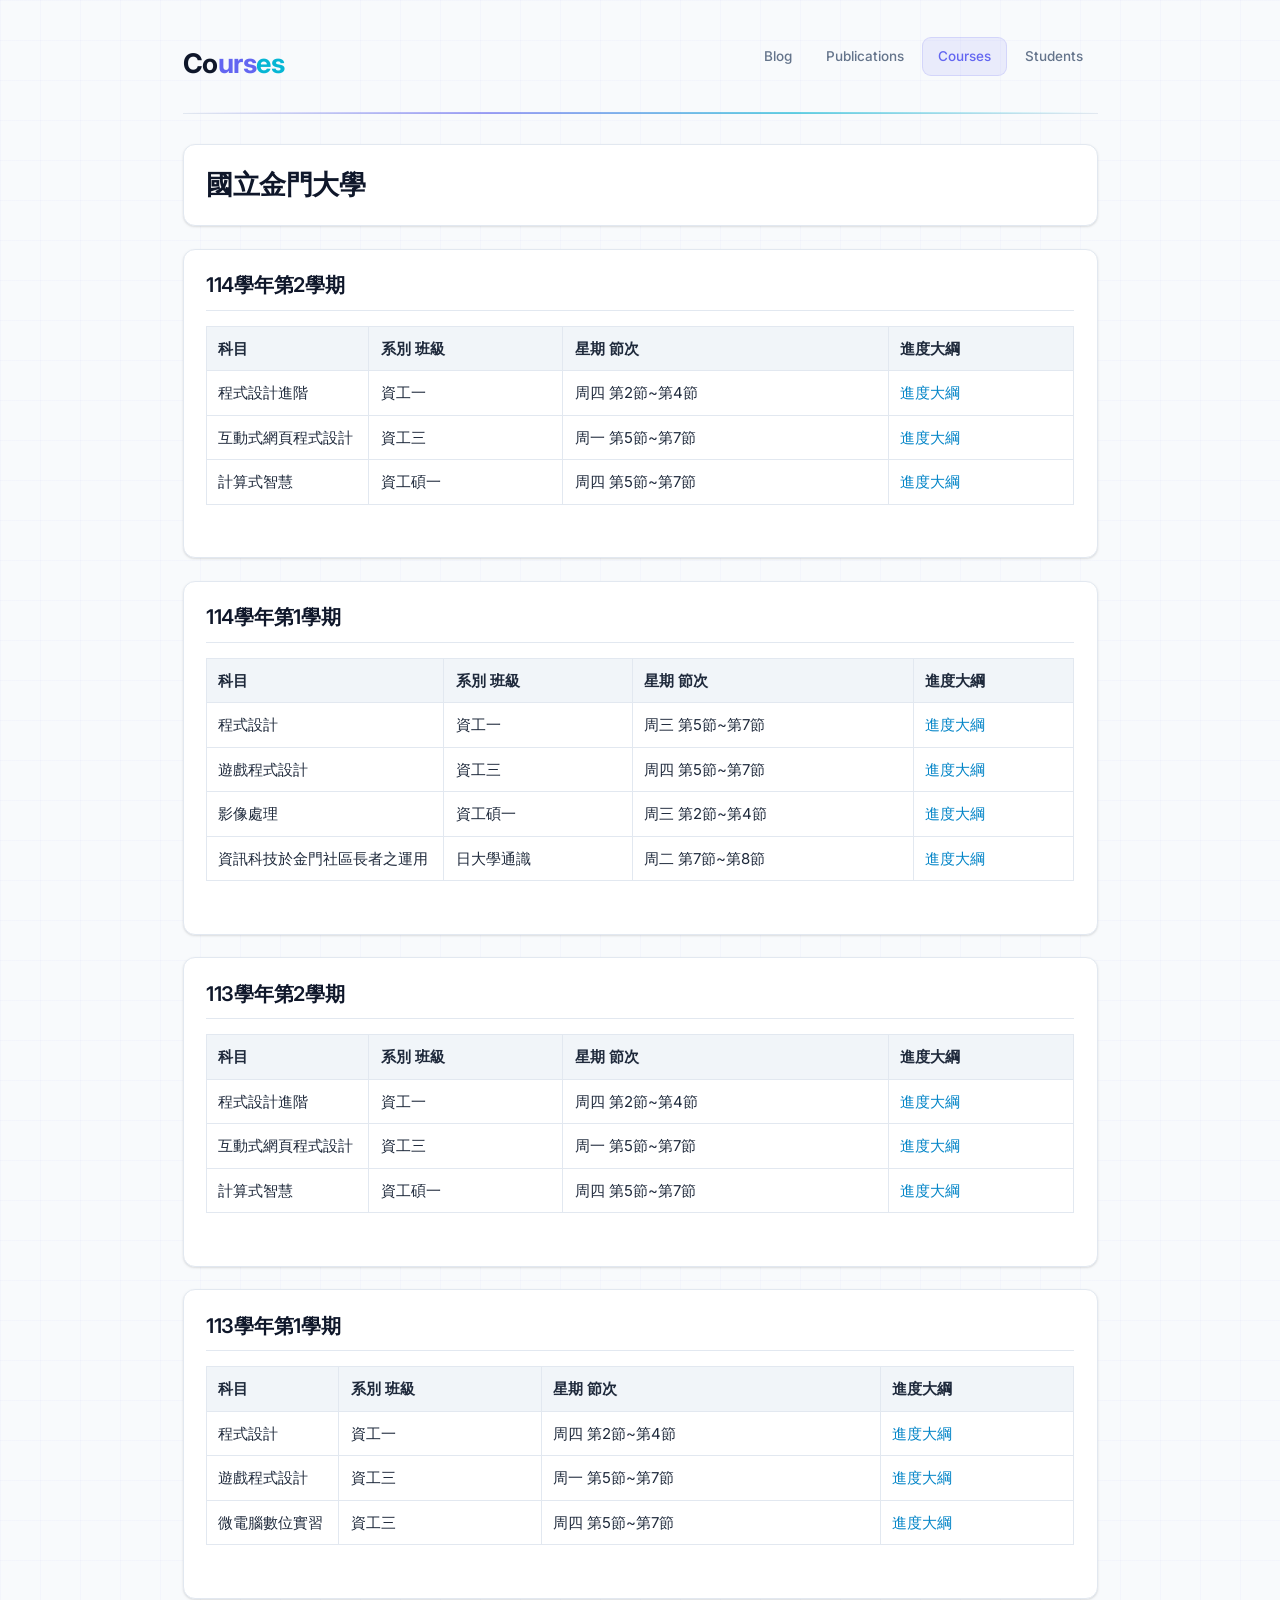
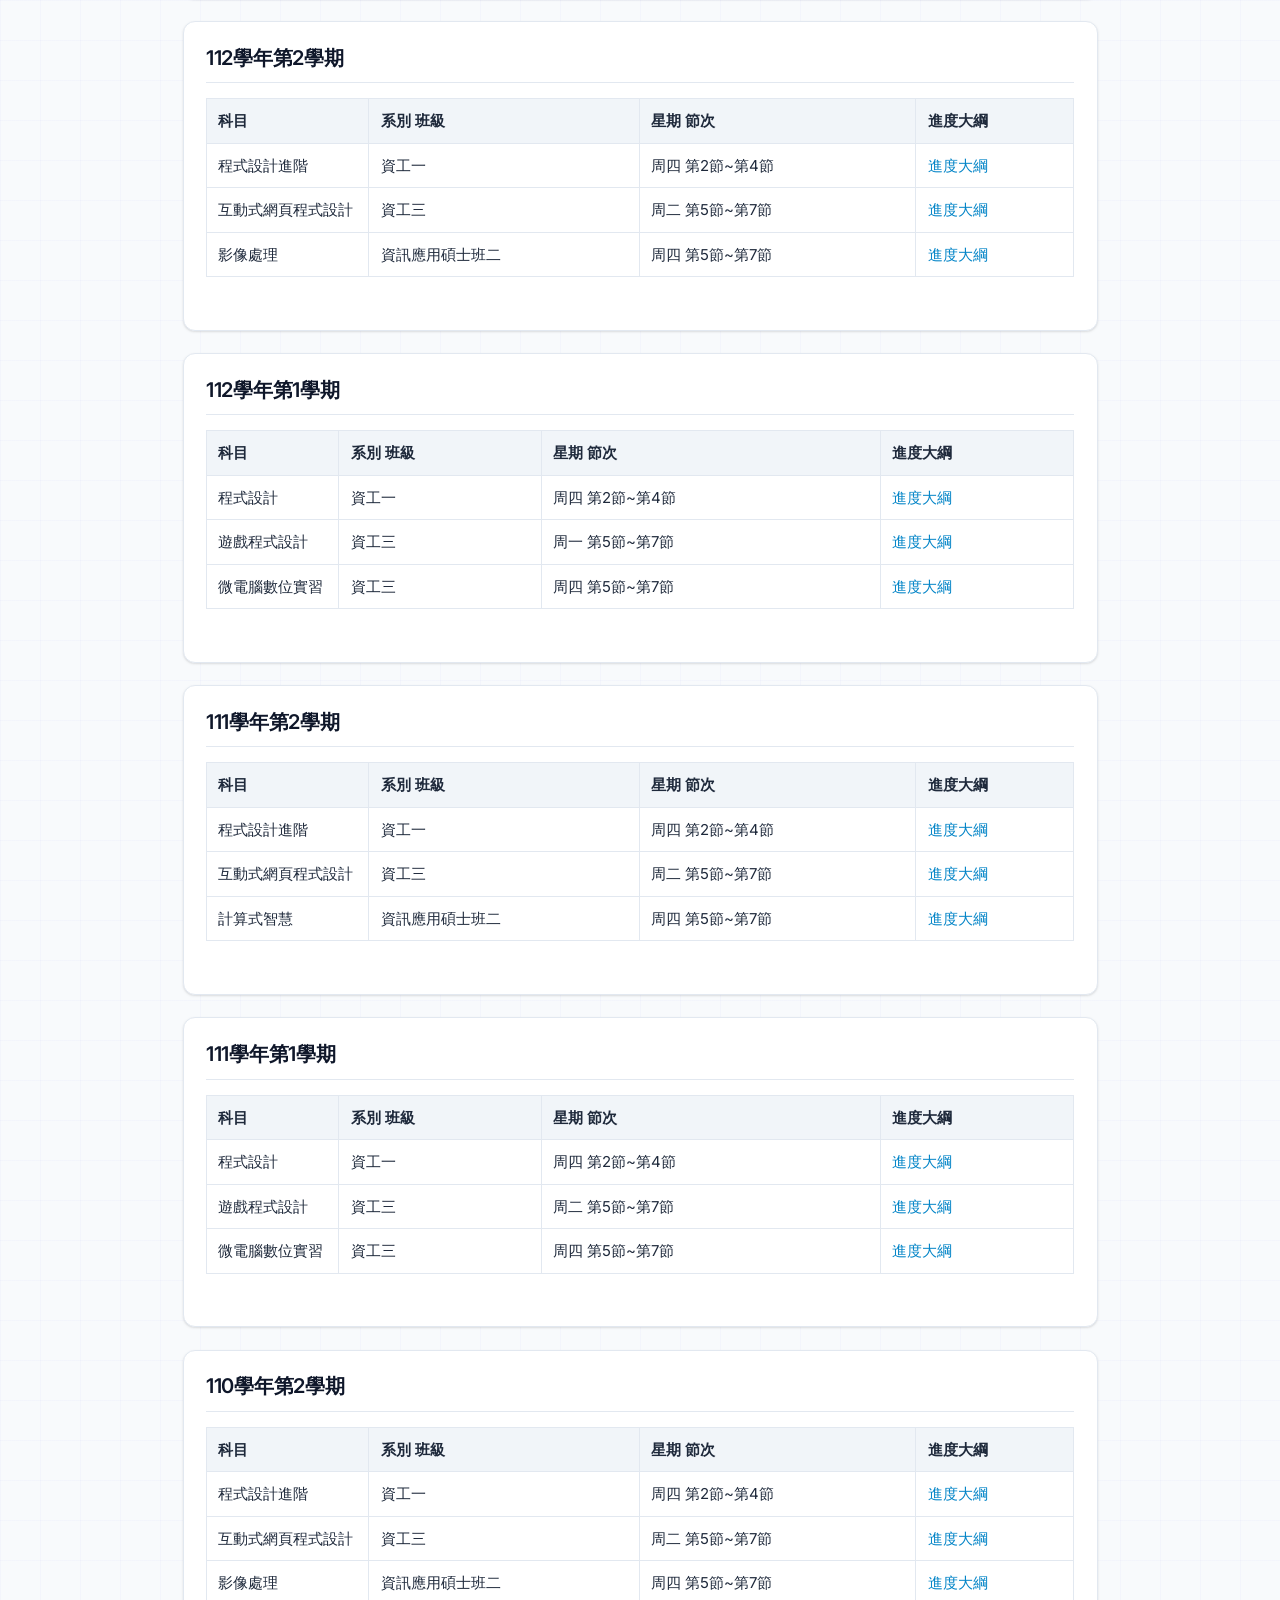
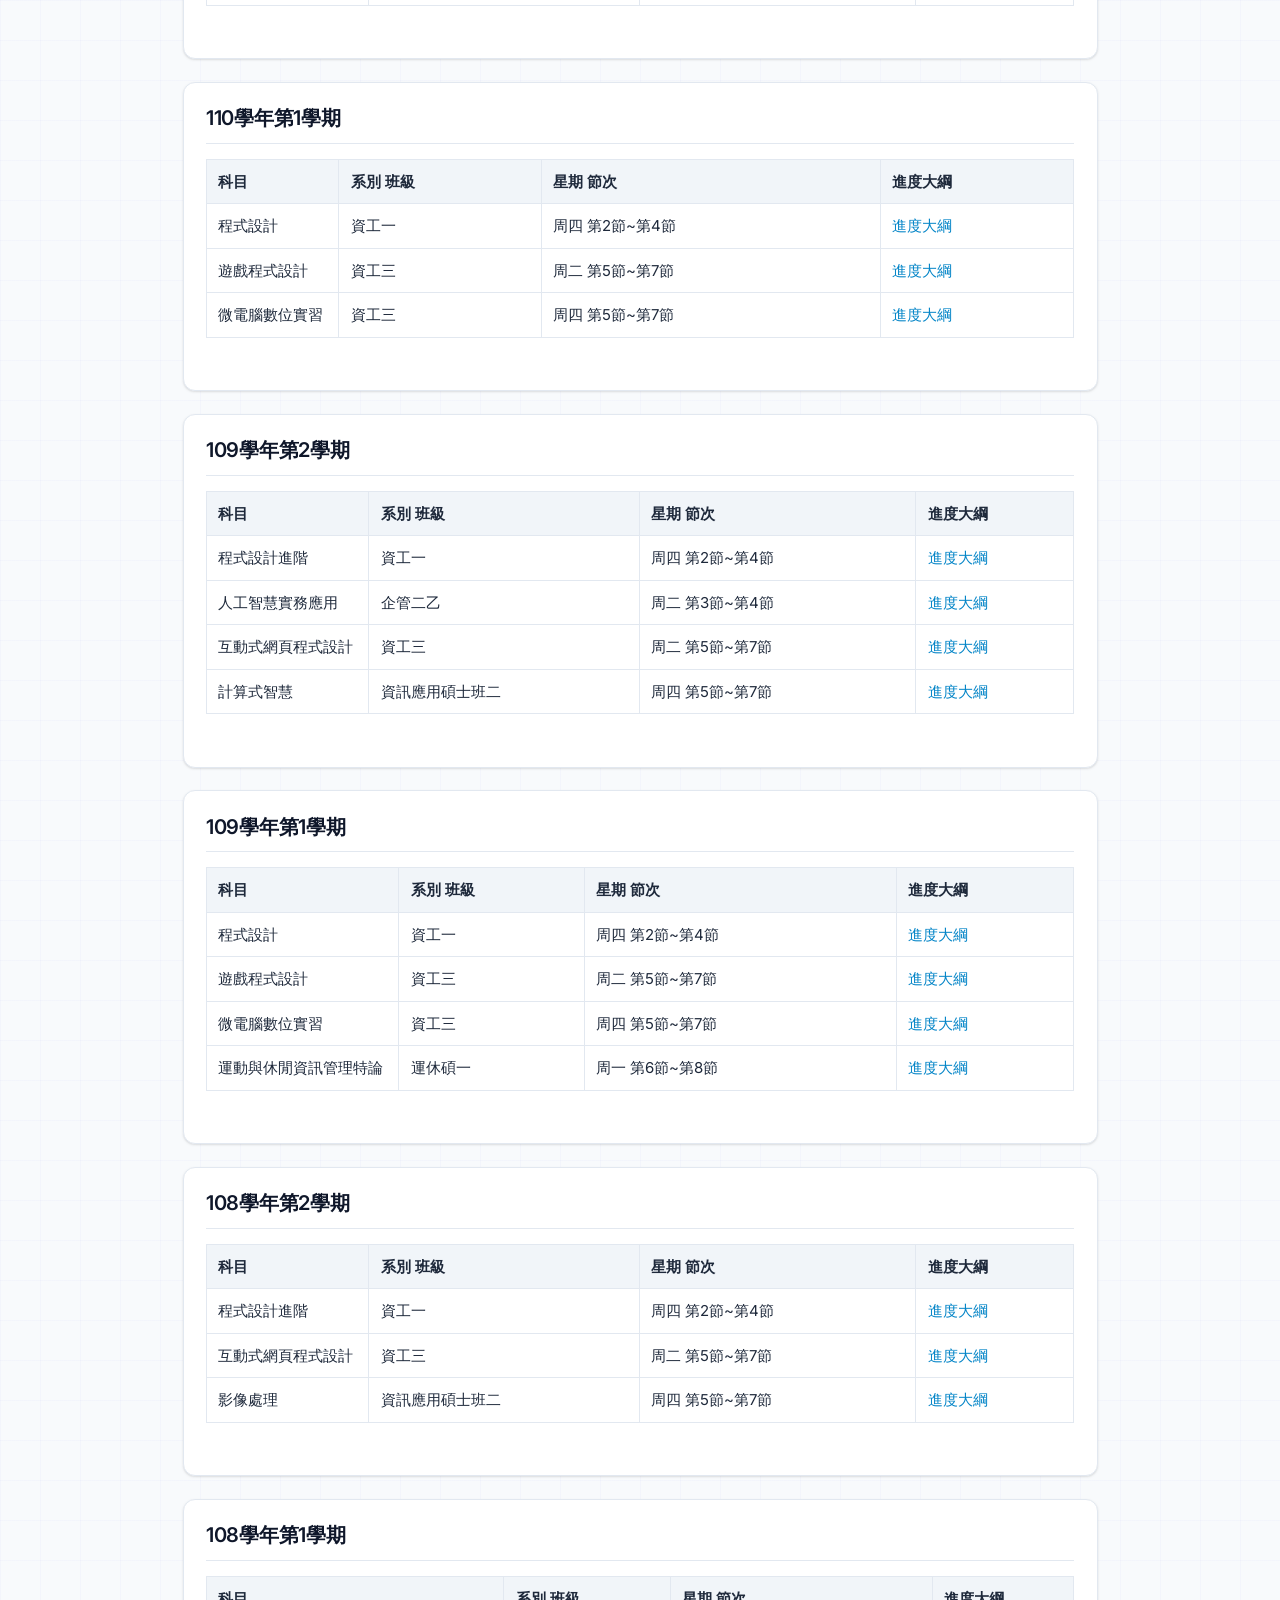
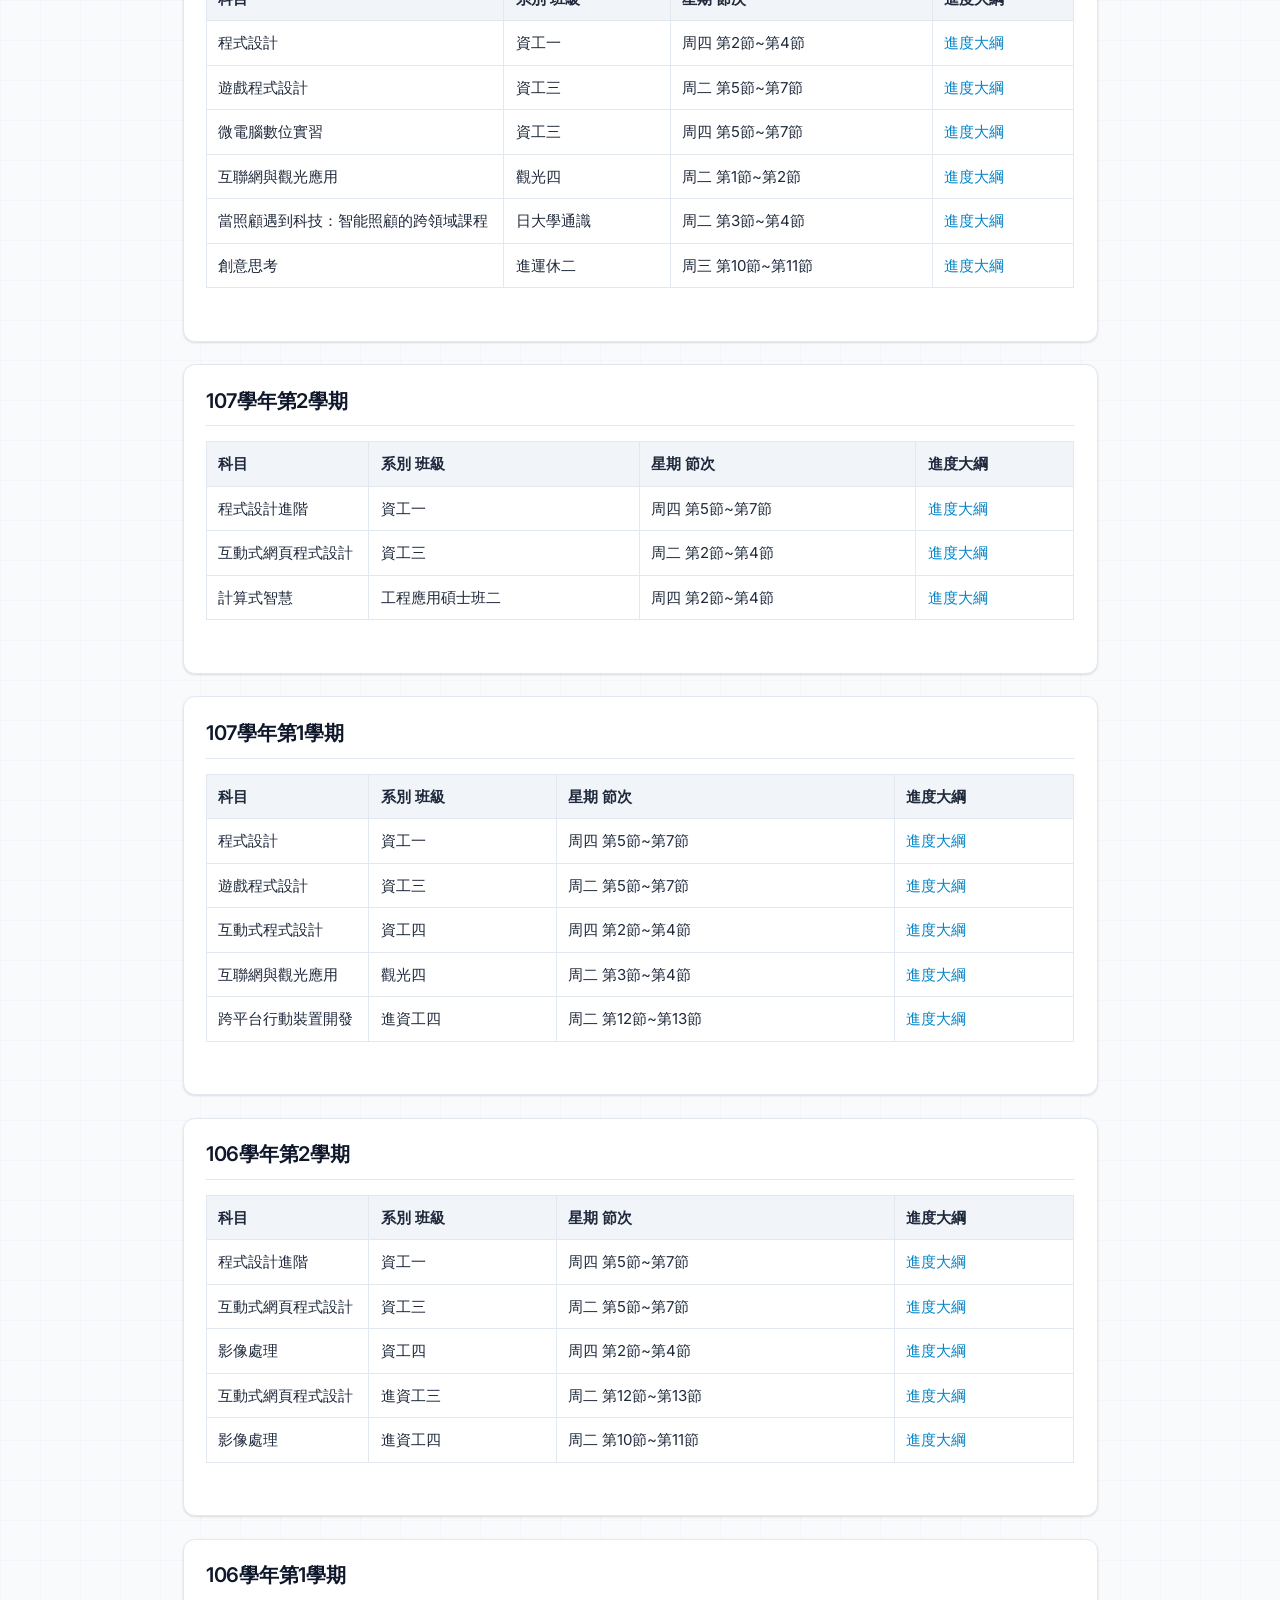
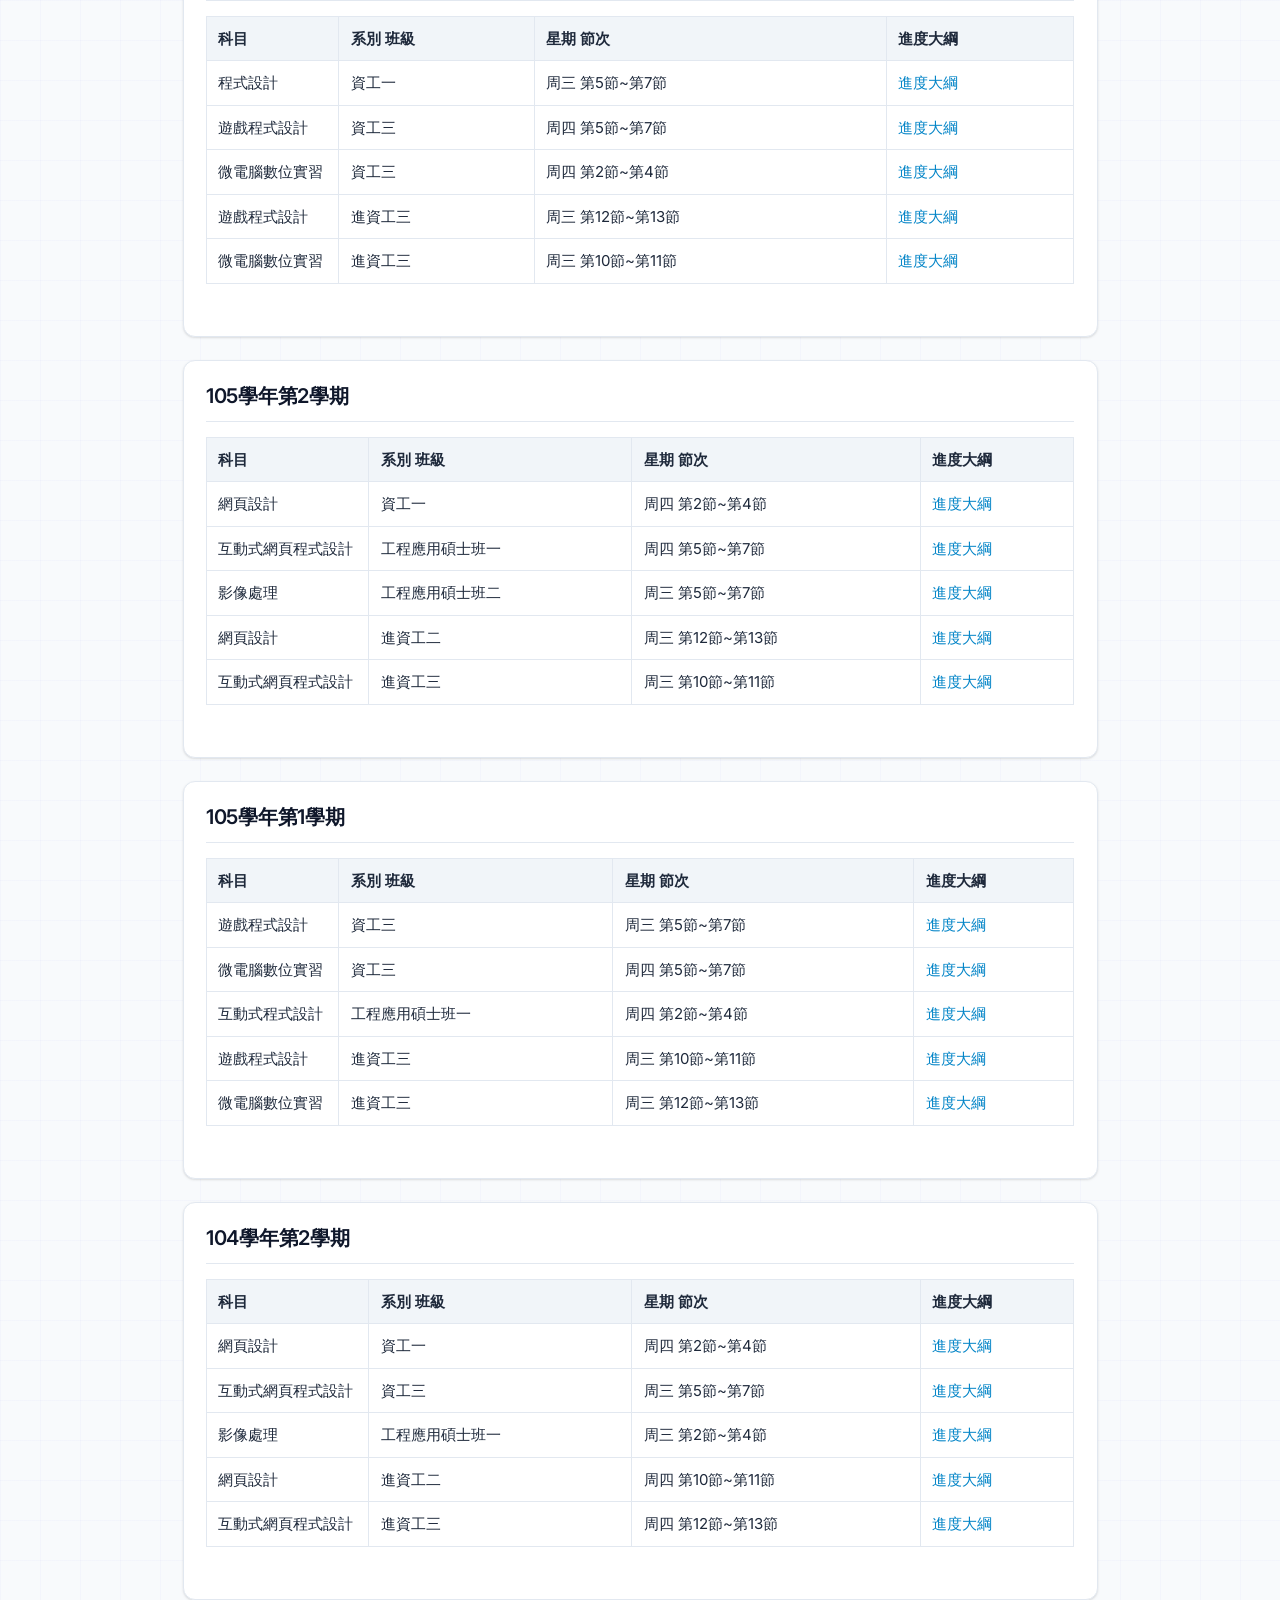
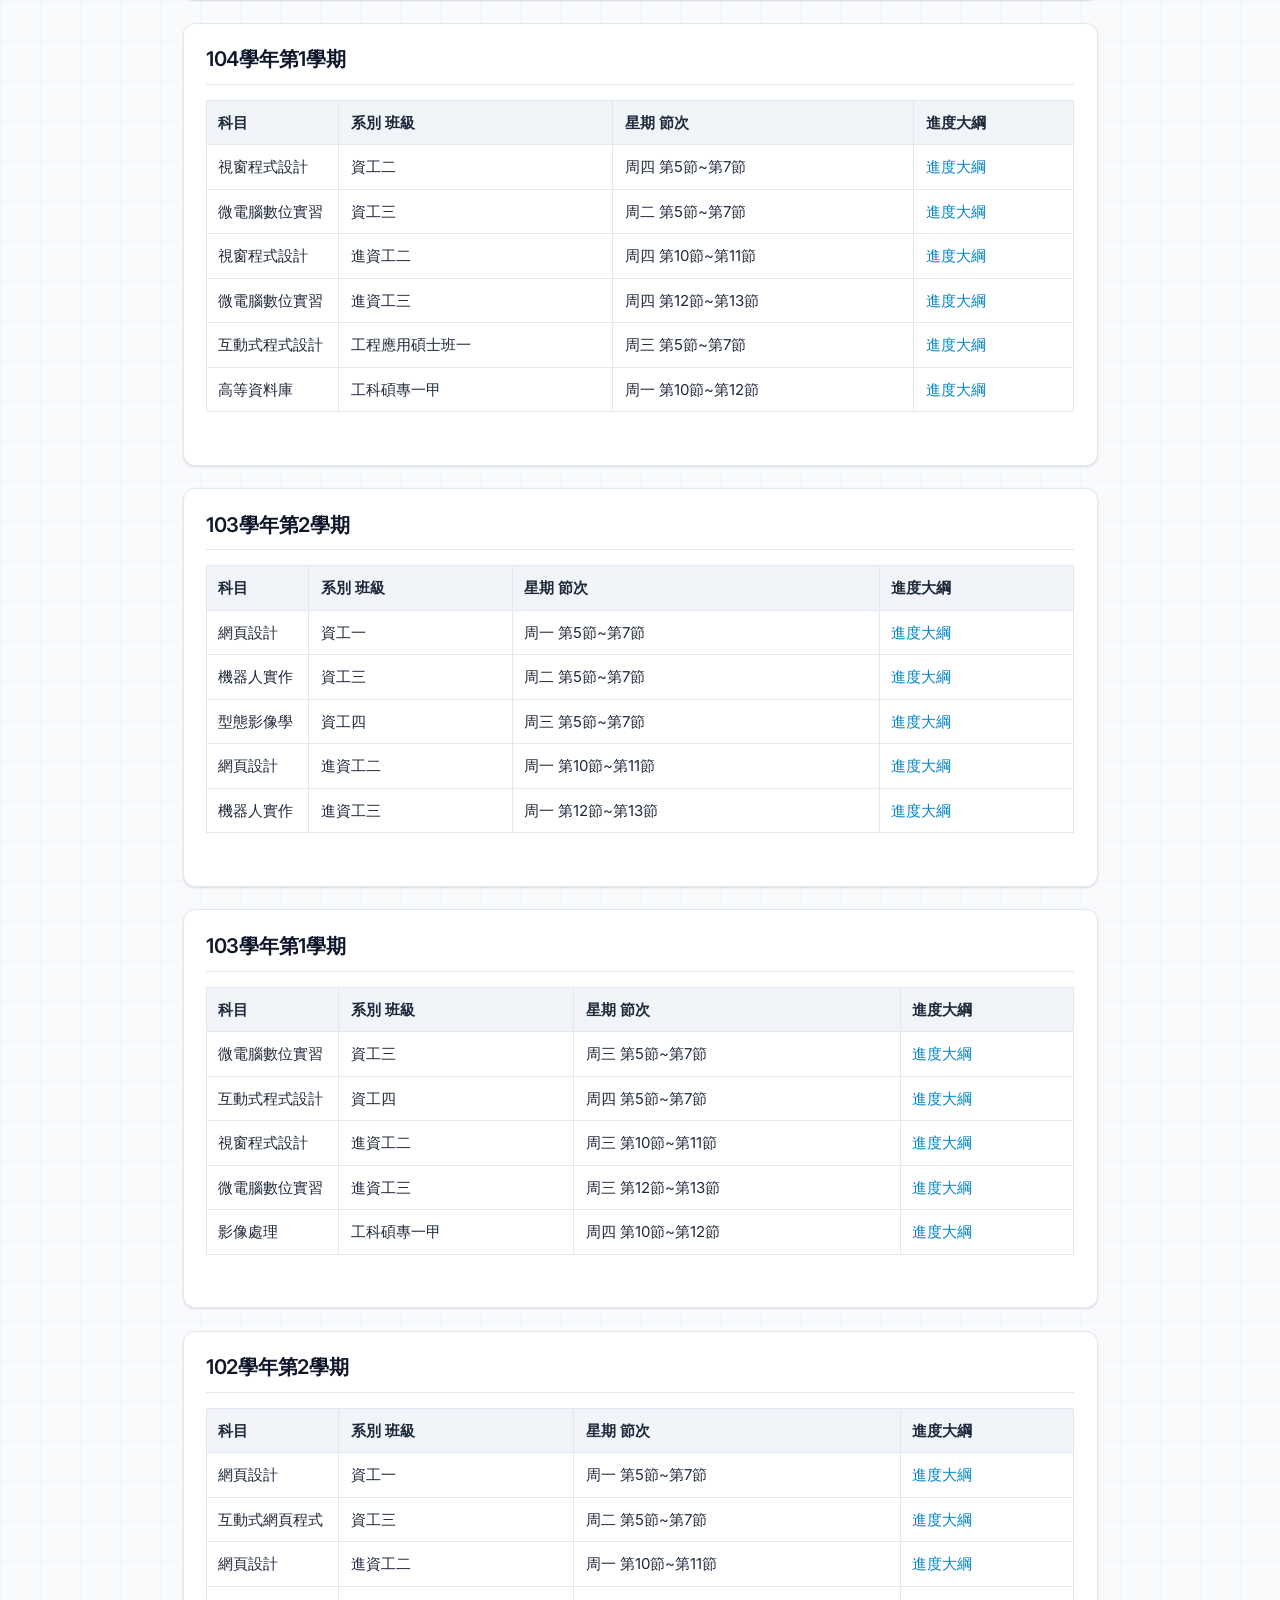
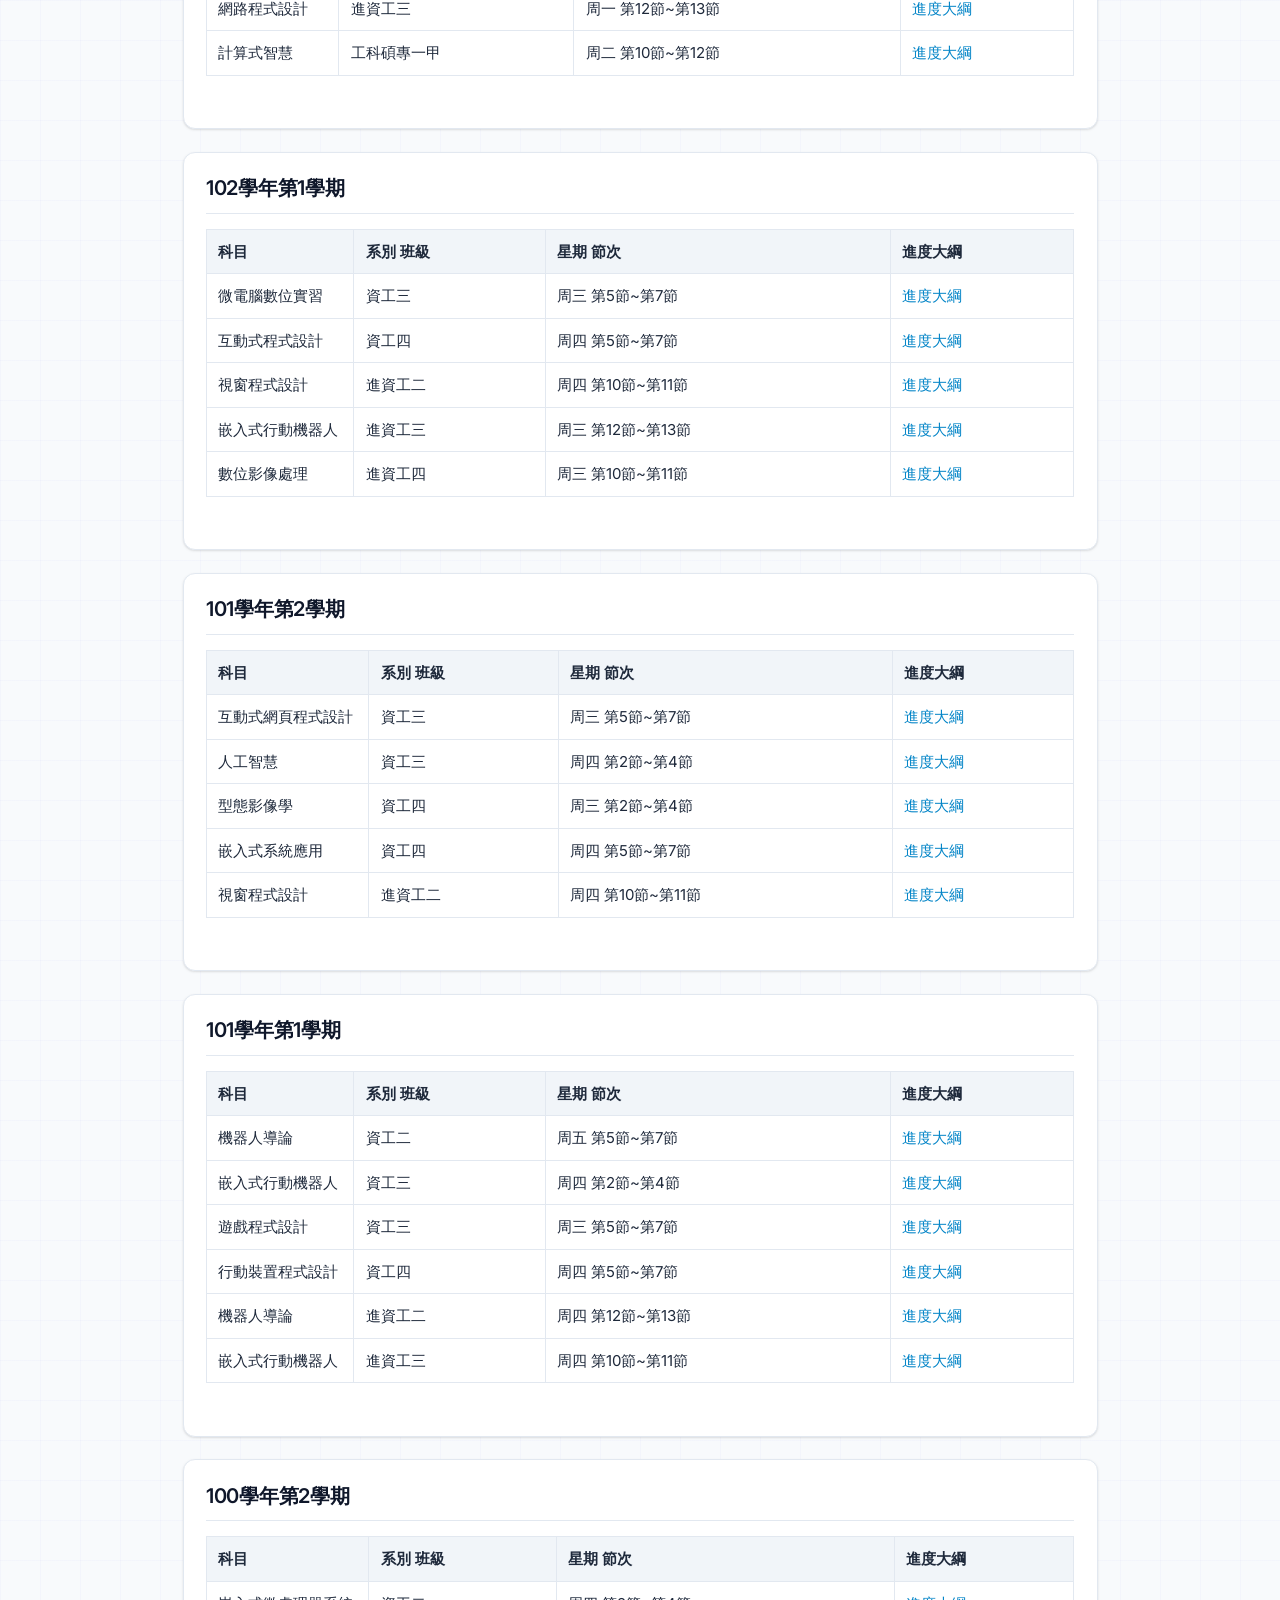
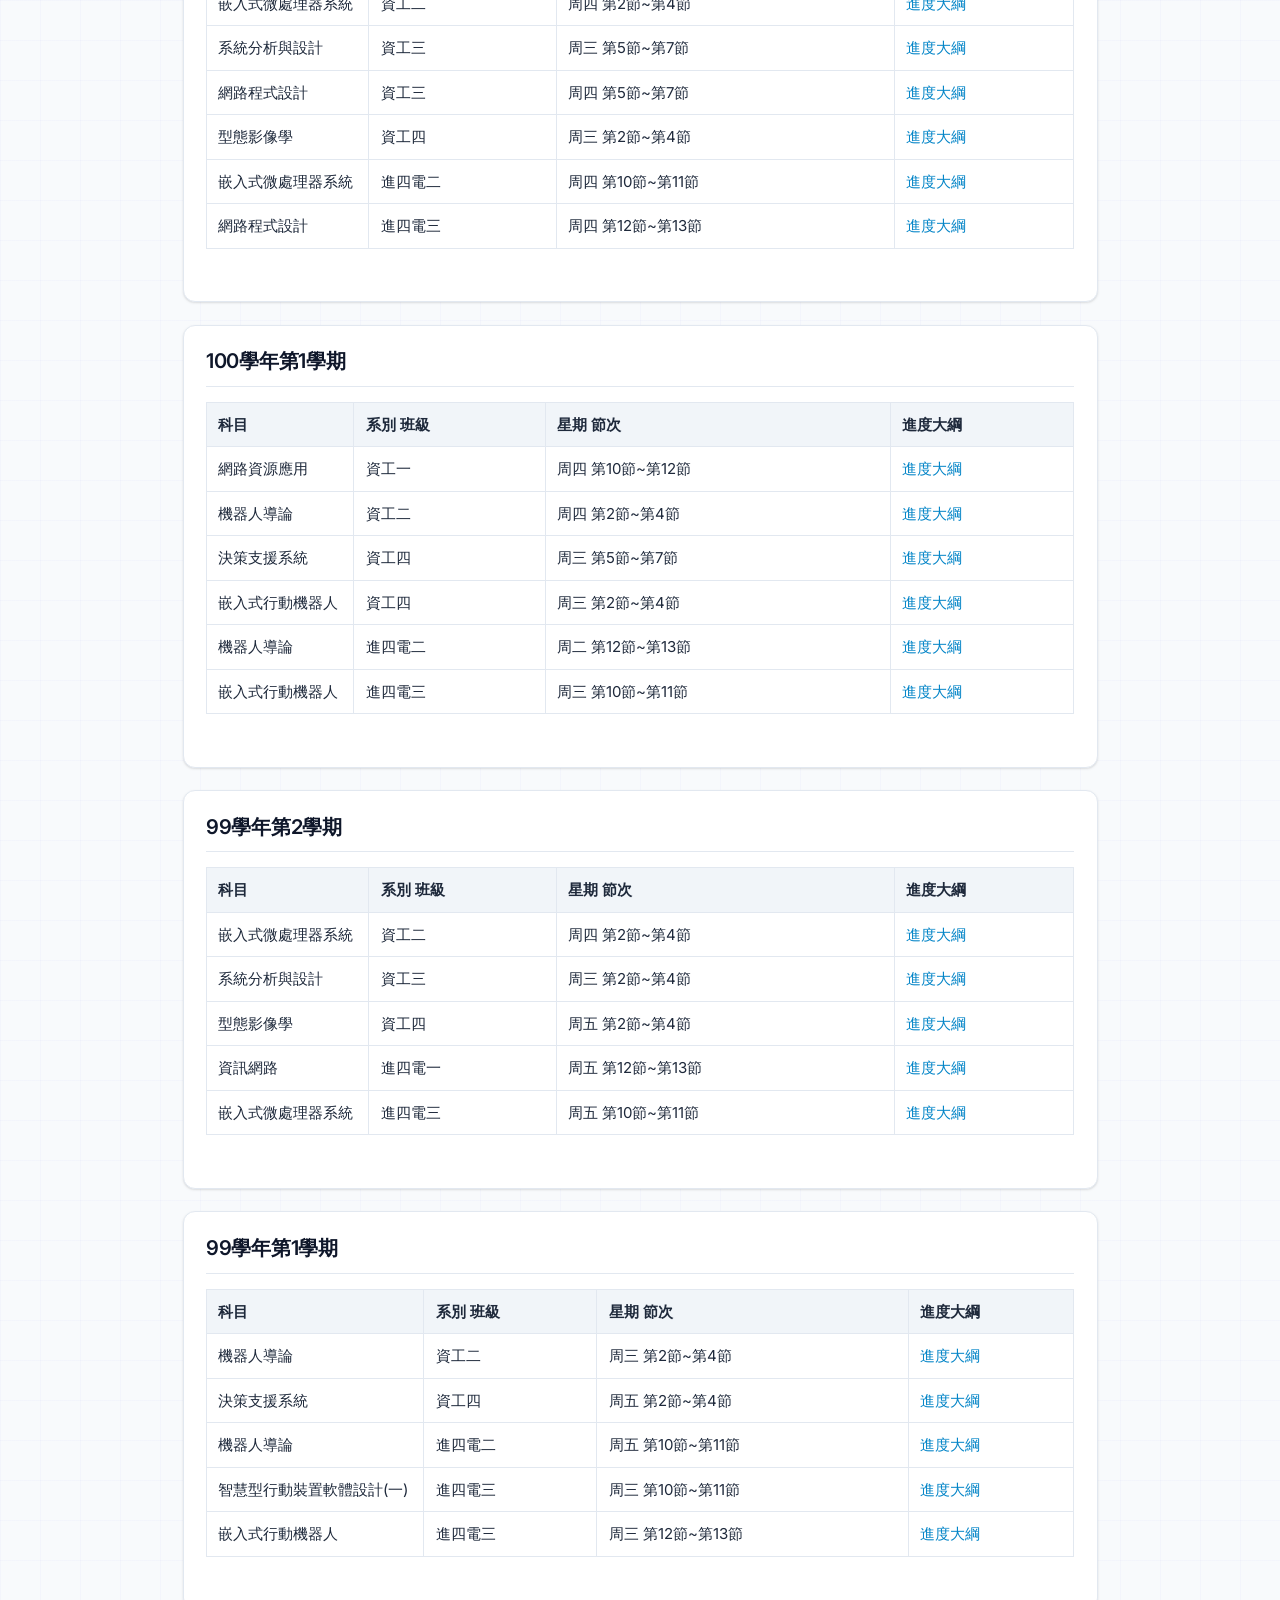
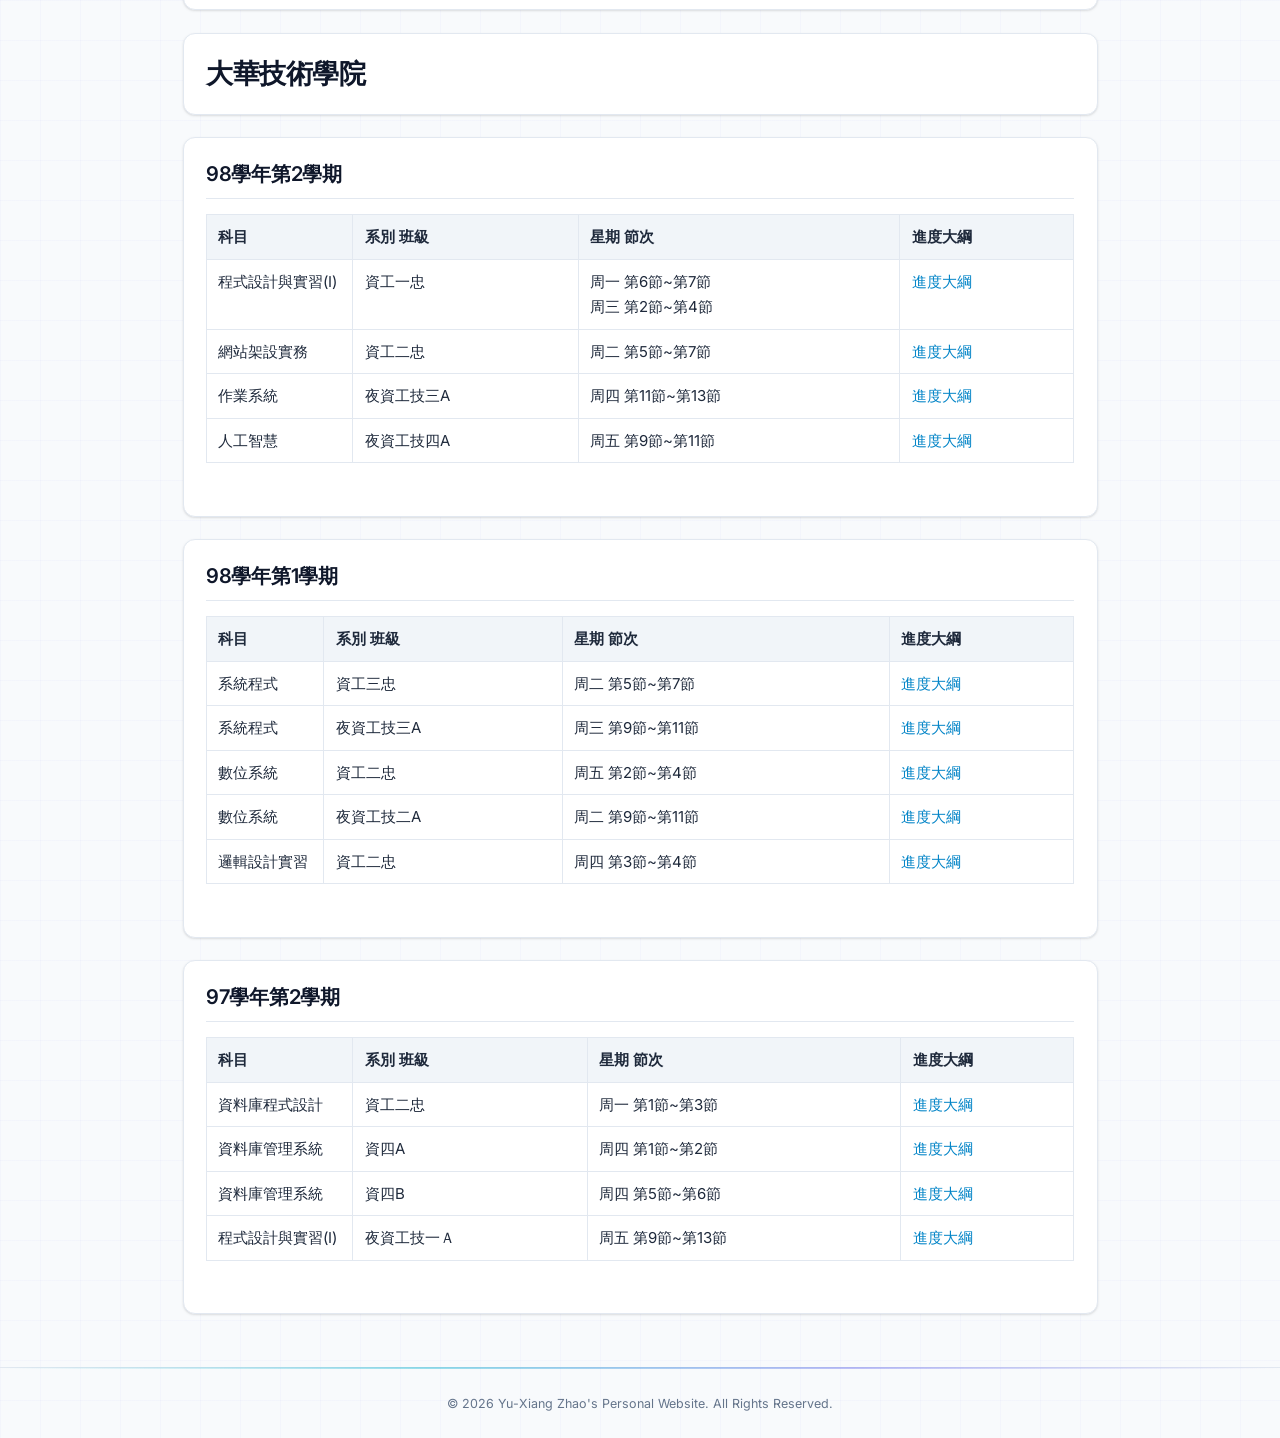
==== courses.html @ 0b6e6e9c "Initial commit" ====
<!DOCTYPE html PUBLIC "-//W3C//DTD XHTML 1.0 Strict//EN" "http://www.w3.org/TR/xhtml1/DTD/xhtml1-strict.dtd">
<html xmlns="http://www.w3.org/1999/xhtml">

<head>
    <title>Yu-Xiang Zhao</title>
    <meta http-equiv="content-type" content="text/html; charset=utf-8" />
    <meta http-equiv="X-UA-Compatible" content="IE=edge,chrome=1" />
    <meta name="viewport" content="width=device-width, initial-scale=1.0" />
    <meta name="keywords" content="Yu-Xiang Zhao" />
    <meta name="copyright" content="Yu-Xiang Zhao" />
    <meta name="description" content="Yu-Xiang Zhao" />
    <meta name="author" content="Yu-Xiang Zhao" />
    <meta name="Robots" content="ALL" />
    <link rel="shortcut icon" type="image/x-icon" href="images/favicon/favicon.ico" />
    <link rel="bookmark" type="image/x-icon" href="images/favicon/favicon.ico" />
    <link rel="preconnect" href="https://fonts.googleapis.com" />
    <link rel="preconnect" href="https://fonts.gstatic.com" crossorigin="anonymous" />
    <link href="https://fonts.googleapis.com/css2?family=Inter:wght@400;500;600;700&display=swap" rel="stylesheet" />
    <link href="style.css" rel="stylesheet" type="text/css" media="screen" />
</head>

<body>
    <div class="page-wrapper">
        <!-- Header -->
        <header class="site-header">
            <div class="header-inner">
                <div class="logo">
                    <h1>
                        <a href="courses.html">Co<span class="color1">urs</span><span class="color2">es</span></a>
                    </h1>
                </div>
                <button class="nav-toggle" aria-label="Toggle navigation">&#9776;</button>
                <nav class="main-nav" id="mainNav">
                    <ul>
                        <li class="first"><a href="index.html">Blog</a></li>
                        <li><a href="publications.html">Publications</a></li>
                        <li class="current_page_item"><a href="courses.html">Courses</a></li>
                        <li><a href="students.html">Students</a></li>
                    </ul>
                </nav>
            </div>
        </header>

        <!-- Main Content -->
        <div class="content-main">
            <div class="section-card">
                <h1>國立金門大學</h1>
            </div>
            <div class="section-card">
                <h2 id="course1142" class="title">114學年第2學期</h2>
                <div class="entry" style="padding-bottom: 30px;">
                    <table class="mytable" cellspacing="1" cellpadding="0" border="1">
                        <tr>
                            <th>科目</th>
                            <th>系別 班級</th>
                            <th>星期 節次</th>
                            <th>進度大綱</th>
                        </tr>
                        <tr>
                            <td>程式設計進階</td>
                            <td>資工一</td>
                            <td>周四 第2節~第4節</td>
                            <td><a target="_blank" href="courses/1142_AP1.pdf">進度大綱</a></td>
                        </tr>
                        <tr>
                            <td>互動式網頁程式設計</td>
                            <td>資工三</td>
                            <td>周一 第5節~第7節</td>
                            <td><a target="_blank" href="courses/1142_IWP3.pdf">進度大綱</a></td>
                        </tr>
                        <tr>
                            <td>計算式智慧</td>
                            <td>資工碩一</td>
                            <td>周四 第5節~第7節</td>
                            <td><a target="_blank" href="courses/1142_CI1e.pdf">進度大綱</a></td>
                        </tr>
                    </table>
                </div>
            </div>
            <div class="section-card">
                <h2 id="course1141" class="title">114學年第1學期</h2>
                <div class="entry" style="padding-bottom: 30px;">
                    <table class="mytable" cellspacing="1" cellpadding="0" border="1">
                        <tr>
                            <th>科目</th>
                            <th>系別 班級</th>
                            <th>星期 節次</th>
                            <th>進度大綱</th>
                        </tr>
                        <tr>
                            <td>程式設計</td>
                            <td>資工一</td>
                            <td>周三 第5節~第7節</td>
                            <td><a target="_blank" href="courses/1141_CP1.pdf">進度大綱</a></td>
                        </tr>
                        <tr>
                            <td>遊戲程式設計</td>
                            <td>資工三</td>
                            <td>周四 第5節~第7節</td>
                            <td><a target="_blank" href="courses/1141_GP3.pdf">進度大綱</a></td>
                        </tr>
                        <tr>
                            <td>影像處理</td>
                            <td>資工碩一</td>
                            <td>周三 第2節~第4節</td>
                            <td><a target="_blank" href="courses/1141_IP1e.pdf">進度大綱</a></td>
                        </tr>
                        <tr>
                            <td>資訊科技於金門社區長者之運用</td>
                            <td>日大學通識</td>
                            <td>周二 第7節~第8節</td>
                            <td><a target="_blank" href="courses/1141_AIT0g.pdf">進度大綱</a></td>
                        </tr>
                    </table>
                </div>
            </div>
            <div class="section-card">
                <h2 id="course1132" class="title">113學年第2學期</h2>
                <div class="entry" style="padding-bottom: 30px;">
                    <table class="mytable" cellspacing="1" cellpadding="0" border="1">
                        <tr>
                            <th>科目</th>
                            <th>系別 班級</th>
                            <th>星期 節次</th>
                            <th>進度大綱</th>
                        </tr>
                        <tr>
                            <td>程式設計進階</td>
                            <td>資工一</td>
                            <td>周四 第2節~第4節</td>
                            <td><a target="_blank" href="courses/1132_AP1.pdf">進度大綱</a></td>
                        </tr>
                        <tr>
                            <td>互動式網頁程式設計</td>
                            <td>資工三</td>
                            <td>周一 第5節~第7節</td>
                            <td><a target="_blank" href="courses/1132_IWP3.pdf">進度大綱</a></td>
                        </tr>
                        <tr>
                            <td>計算式智慧</td>
                            <td>資工碩一</td>
                            <td>周四 第5節~第7節</td>
                            <td><a target="_blank" href="courses/1132_CI1e.pdf">進度大綱</a></td>
                        </tr>
                    </table>
                </div>
            </div>
            <div class="section-card">
                <h2 id="course1131" class="title">113學年第1學期</h2>
                <div class="entry" style="padding-bottom: 30px;">
                    <table class="mytable" cellspacing="1" cellpadding="0" border="1">
                        <tr>
                            <th>科目</th>
                            <th>系別 班級</th>
                            <th>星期 節次</th>
                            <th>進度大綱</th>
                        </tr>
                        <tr>
                            <td>程式設計</td>
                            <td>資工一</td>
                            <td>周四 第2節~第4節</td>
                            <td><a target="_blank" href="courses/1131_CP1.pdf">進度大綱</a></td>
                        </tr>
                        <tr>
                            <td>遊戲程式設計</td>
                            <td>資工三</td>
                            <td>周一 第5節~第7節</td>
                            <td><a target="_blank" href="courses/1131_GP3.pdf">進度大綱</a></td>
                        </tr>
                        <tr>
                            <td>微電腦數位實習</td>
                            <td>資工三</td>
                            <td>周四 第5節~第7節</td>
                            <td><a target="_blank" href="courses/1131_MCDP3.pdf">進度大綱</a></td>
                        </tr>
                    </table>
                </div>
            </div>
            <div class="section-card">
                <h2 id="course1122" class="title">112學年第2學期</h2>
                <div class="entry" style="padding-bottom: 30px;">
                    <table class="mytable" cellspacing="1" cellpadding="0" border="1">
                        <tr>
                            <th>科目</th>
                            <th>系別 班級</th>
                            <th>星期 節次</th>
                            <th>進度大綱</th>
                        </tr>
                        <tr>
                            <td>程式設計進階</td>
                            <td>資工一</td>
                            <td>周四 第2節~第4節</td>
                            <td><a target="_blank" href="courses/1122_AP1.pdf">進度大綱</a></td>
                        </tr>
                        <tr>
                            <td>互動式網頁程式設計</td>
                            <td>資工三</td>
                            <td>周二 第5節~第7節</td>
                            <td><a target="_blank" href="courses/1122_IWP3.pdf">進度大綱</a></td>
                        </tr>
                        <tr>
                            <td>影像處理</td>
                            <td>資訊應用碩士班二</td>
                            <td>周四 第5節~第7節</td>
                            <td><a target="_blank" href="courses/1122_IP2e.pdf">進度大綱</a></td>
                        </tr>
                    </table>
                </div>
            </div>
            <div class="section-card">
                <h2 id="course1121" class="title">112學年第1學期</h2>
                <div class="entry" style="padding-bottom: 30px;">
                    <table class="mytable" cellspacing="1" cellpadding="0" border="1">
                        <tr>
                            <th>科目</th>
                            <th>系別 班級</th>
                            <th>星期 節次</th>
                            <th>進度大綱</th>
                        </tr>
                        <tr>
                            <td>程式設計</td>
                            <td>資工一</td>
                            <td>周四 第2節~第4節</td>
                            <td><a target="_blank" href="courses/1121_CP1.pdf">進度大綱</a></td>
                        </tr>
                        <tr>
                            <td>遊戲程式設計</td>
                            <td>資工三</td>
                            <td>周一 第5節~第7節</td>
                            <td><a target="_blank" href="courses/1121_GP3.pdf">進度大綱</a></td>
                        </tr>
                        <tr>
                            <td>微電腦數位實習</td>
                            <td>資工三</td>
                            <td>周四 第5節~第7節</td>
                            <td><a target="_blank" href="courses/1121_MCDP3.pdf">進度大綱</a></td>
                        </tr>
                    </table>
                </div>
            </div>
            <div class="section-card">
                <h2 id="course1112" class="title">111學年第2學期</h2>
                <div class="entry" style="padding-bottom: 30px;">
                    <table class="mytable" cellspacing="1" cellpadding="0" border="1">
                        <tr>
                            <th>科目</th>
                            <th>系別 班級</th>
                            <th>星期 節次</th>
                            <th>進度大綱</th>
                        </tr>
                        <tr>
                            <td>程式設計進階</td>
                            <td>資工一</td>
                            <td>周四 第2節~第4節</td>
                            <td><a target="_blank" href="courses/1112_AP1.pdf">進度大綱</a></td>
                        </tr>
                        <tr>
                            <td>互動式網頁程式設計</td>
                            <td>資工三</td>
                            <td>周二 第5節~第7節</td>
                            <td><a target="_blank" href="courses/1112_IWP3.pdf">進度大綱</a></td>
                        </tr>
                        <tr>
                            <td>計算式智慧</td>
                            <td>資訊應用碩士班二</td>
                            <td>周四 第5節~第7節</td>
                            <td><a target="_blank" href="courses/1112_CI2e.pdf">進度大綱</a></td>
                        </tr>
                    </table>
                </div>
            </div>
            <div class="section-card">
                <h2 id="course1111" class="title">111學年第1學期</h2>
                <div class="entry" style="padding-bottom: 30px;">
                    <table class="mytable" cellspacing="1" cellpadding="0" border="1">
                        <tr>
                            <th>科目</th>
                            <th>系別 班級</th>
                            <th>星期 節次</th>
                            <th>進度大綱</th>
                        </tr>
                        <tr>
                            <td>程式設計</td>
                            <td>資工一</td>
                            <td>周四 第2節~第4節</td>
                            <td><a target="_blank" href="courses/1111_CP1.pdf">進度大綱</a></td>
                        </tr>
                        <tr>
                            <td>遊戲程式設計</td>
                            <td>資工三</td>
                            <td>周二 第5節~第7節</td>
                            <td><a target="_blank" href="courses/1111_GP3.pdf">進度大綱</a></td>
                        </tr>
                        <tr>
                            <td>微電腦數位實習</td>
                            <td>資工三</td>
                            <td>周四 第5節~第7節</td>
                            <td><a target="_blank" href="courses/1111_MCDP3.pdf">進度大綱</a></td>
                        </tr>
                    </table>
                </div>
            </div>
            <div class="section-card">
                <h2 id="course1102" class="title">110學年第2學期</h2>
                <div class="entry" style="padding-bottom: 30px;">
                    <table class="mytable" cellspacing="1" cellpadding="0" border="1">
                        <tr>
                            <th>科目</th>
                            <th>系別 班級</th>
                            <th>星期 節次</th>
                            <th>進度大綱</th>
                        </tr>
                        <tr>
                            <td>程式設計進階</td>
                            <td>資工一</td>
                            <td>周四 第2節~第4節</td>
                            <td><a target="_blank" href="courses/1102_AP1.pdf">進度大綱</a></td>
                        </tr>
                        <tr>
                            <td>互動式網頁程式設計</td>
                            <td>資工三</td>
                            <td>周二 第5節~第7節</td>
                            <td><a target="_blank" href="courses/1102_IWP3.pdf">進度大綱</a></td>
                        </tr>
                        <tr>
                            <td>影像處理</td>
                            <td>資訊應用碩士班二</td>
                            <td>周四 第5節~第7節</td>
                            <td><a target="_blank" href="courses/1102_IP2e.pdf">進度大綱</a></td>
                        </tr>
                    </table>
                </div>
            </div>
            <div class="section-card">
                <h2 id="course1101" class="title">110學年第1學期</h2>
                <div class="entry" style="padding-bottom: 30px;">
                    <table class="mytable" cellspacing="1" cellpadding="0" border="1">
                        <tr>
                            <th>科目</th>
                            <th>系別 班級</th>
                            <th>星期 節次</th>
                            <th>進度大綱</th>
                        </tr>
                        <tr>
                            <td>程式設計</td>
                            <td>資工一</td>
                            <td>周四 第2節~第4節</td>
                            <td><a target="_blank" href="courses/1101_CP1.pdf">進度大綱</a></td>
                        </tr>
                        <tr>
                            <td>遊戲程式設計</td>
                            <td>資工三</td>
                            <td>周二 第5節~第7節</td>
                            <td><a target="_blank" href="courses/1101_GP3.pdf">進度大綱</a></td>
                        </tr>
                        <tr>
                            <td>微電腦數位實習</td>
                            <td>資工三</td>
                            <td>周四 第5節~第7節</td>
                            <td><a target="_blank" href="courses/1101_MCDP3.pdf">進度大綱</a></td>
                        </tr>
                    </table>
                </div>
            </div>
            <div class="section-card">
                <h2 id="course1092" class="title">109學年第2學期</h2>
                <div class="entry" style="padding-bottom: 30px;">
                    <table class="mytable" cellspacing="1" cellpadding="0" border="1">
                        <tr>
                            <th>科目</th>
                            <th>系別 班級</th>
                            <th>星期 節次</th>
                            <th>進度大綱</th>
                        </tr>
                        <tr>
                            <td>程式設計進階</td>
                            <td>資工一</td>
                            <td>周四 第2節~第4節</td>
                            <td><a target="_blank" href="courses/1092_AP1.pdf">進度大綱</a></td>
                        </tr>
                        <tr>
                            <td>人工智慧實務應用</td>
                            <td>企管二乙</td>
                            <td>周二 第3節~第4節</td>
                            <td><a target="_blank" href="courses/1092_PAAI2.pdf">進度大綱</a></td>
                        </tr>
                        <tr>
                            <td>互動式網頁程式設計</td>
                            <td>資工三</td>
                            <td>周二 第5節~第7節</td>
                            <td><a target="_blank" href="courses/1092_IWP3.pdf">進度大綱</a></td>
                        </tr>
                        <tr>
                            <td>計算式智慧</td>
                            <td>資訊應用碩士班二</td>
                            <td>周四 第5節~第7節</td>
                            <td><a target="_blank" href="courses/1092_CI2e.pdf">進度大綱</a></td>
                        </tr>
                    </table>
                </div>
            </div>
            <div class="section-card">
                <h2 id="course1091" class="title">109學年第1學期</h2>
                <div class="entry" style="padding-bottom: 30px;">
                    <table class="mytable" cellspacing="1" cellpadding="0" border="1">
                        <tr>
                            <th>科目</th>
                            <th>系別 班級</th>
                            <th>星期 節次</th>
                            <th>進度大綱</th>
                        </tr>
                        <tr>
                            <td>程式設計</td>
                            <td>資工一</td>
                            <td>周四 第2節~第4節</td>
                            <td><a target="_blank" href="courses/1091_CP1.pdf">進度大綱</a></td>
                        </tr>
                        <tr>
                            <td>遊戲程式設計</td>
                            <td>資工三</td>
                            <td>周二 第5節~第7節</td>
                            <td><a target="_blank" href="courses/1091_GP3.pdf">進度大綱</a></td>
                        </tr>
                        <tr>
                            <td>微電腦數位實習</td>
                            <td>資工三</td>
                            <td>周四 第5節~第7節</td>
                            <td><a target="_blank" href="courses/1091_MCDP3.pdf">進度大綱</a></td>
                        </tr>
                        <tr>
                            <td>運動與休閒資訊管理特論</td>
                            <td>運休碩一</td>
                            <td>周一 第6節~第8節</td>
                            <td><a target="_blank" href="courses/1091_SLIM1e.pdf">進度大綱</a></td>
                        </tr>
                    </table>
                </div>
            </div>
            <div class="section-card">
                <h2 id="course1082" class="title">108學年第2學期</h2>
                <div class="entry" style="padding-bottom: 30px;">
                    <table class="mytable" cellspacing="1" cellpadding="0" border="1">
                        <tr>
                            <th>科目</th>
                            <th>系別 班級</th>
                            <th>星期 節次</th>
                            <th>進度大綱</th>
                        </tr>
                        <tr>
                            <td>程式設計進階</td>
                            <td>資工一</td>
                            <td>周四 第2節~第4節</td>
                            <td><a target="_blank" href="courses/1082_AP1.pdf">進度大綱</a></td>
                        </tr>
                        <tr>
                            <td>互動式網頁程式設計</td>
                            <td>資工三</td>
                            <td>周二 第5節~第7節</td>
                            <td><a target="_blank" href="courses/1082_IWP3.pdf">進度大綱</a></td>
                        </tr>
                        <tr>
                            <td>影像處理</td>
                            <td>資訊應用碩士班二</td>
                            <td>周四 第5節~第7節</td>
                            <td><a target="_blank" href="courses/1082_IP2e.pdf">進度大綱</a></td>
                        </tr>
                    </table>
                </div>
            </div>
            <div class="section-card">
                <h2 id="course1081" class="title">108學年第1學期</h2>
                <div class="entry" style="padding-bottom: 30px;">
                    <table class="mytable" cellspacing="1" cellpadding="0" border="1">
                        <tr>
                            <th>科目</th>
                            <th>系別 班級</th>
                            <th>星期 節次</th>
                            <th>進度大綱</th>
                        </tr>
                        <tr>
                            <td>程式設計</td>
                            <td>資工一</td>
                            <td>周四 第2節~第4節</td>
                            <td><a target="_blank" href="courses/1081_CP1.pdf">進度大綱</a></td>
                        </tr>
                        <tr>
                            <td>遊戲程式設計</td>
                            <td>資工三</td>
                            <td>周二 第5節~第7節</td>
                            <td><a target="_blank" href="courses/1081_GP3.pdf">進度大綱</a></td>
                        </tr>
                        <tr>
                            <td>微電腦數位實習</td>
                            <td>資工三</td>
                            <td>周四 第5節~第7節</td>
                            <td><a target="_blank" href="courses/1081_MCDP3.pdf">進度大綱</a></td>
                        </tr>
                        <tr>
                            <td>互聯網與觀光應用</td>
                            <td>觀光四</td>
                            <td>周二 第1節~第2節</td>
                            <td><a target="_blank" href="courses/1081_ITA4.pdf">進度大綱</a></td>
                        </tr>
                        <tr>
                            <td>當照顧遇到科技：智能照顧的跨領域課程</td>
                            <td>日大學通識</td>
                            <td>周二 第3節~第4節</td>
                            <td><a target="_blank" href="courses/1081_WCMT0g.pdf">進度大綱</a></td>
                        </tr>
                        <tr>
                            <td>創意思考</td>
                            <td>進運休二</td>
                            <td>周三 第10節~第11節</td>
                            <td><a target="_blank" href="courses/1081_CT2n.pdf">進度大綱</a></td>
                        </tr>
                    </table>
                </div>
            </div>
            <div class="section-card">
                <h2 id="course1072" class="title">107學年第2學期</h2>
                <div class="entry" style="padding-bottom: 30px;">
                    <table class="mytable" cellspacing="1" cellpadding="0" border="1">
                        <tr>
                            <th>科目</th>
                            <th>系別 班級</th>
                            <th>星期 節次</th>
                            <th>進度大綱</th>
                        </tr>
                        <tr>
                            <td>程式設計進階</td>
                            <td>資工一</td>
                            <td>周四 第5節~第7節</td>
                            <td><a target="_blank" href="courses/1072_AP1.pdf">進度大綱</a></td>
                        </tr>
                        <tr>
                            <td>互動式網頁程式設計</td>
                            <td>資工三</td>
                            <td>周二 第2節~第4節</td>
                            <td><a target="_blank" href="courses/1072_IWP3.pdf">進度大綱</a></td>
                        </tr>
                        <tr>
                            <td>計算式智慧</td>
                            <td>工程應用碩士班二</td>
                            <td>周四 第2節~第4節</td>
                            <td><a target="_blank" href="courses/1072_CI2e.pdf">進度大綱</a></td>
                        </tr>
                    </table>
                </div>
            </div>
            <div class="section-card">
                <h2 id="course1071" class="title">107學年第1學期</h2>
                <div class="entry" style="padding-bottom: 30px;">
                    <table class="mytable" cellspacing="1" cellpadding="0" border="1">
                        <tr>
                            <th>科目</th>
                            <th>系別 班級</th>
                            <th>星期 節次</th>
                            <th>進度大綱</th>
                        </tr>
                        <tr>
                            <td>程式設計</td>
                            <td>資工一</td>
                            <td>周四 第5節~第7節</td>
                            <td><a target="_blank" href="courses/1071_CP1.pdf">進度大綱</a></td>
                        </tr>
                        <tr>
                            <td>遊戲程式設計</td>
                            <td>資工三</td>
                            <td>周二 第5節~第7節</td>
                            <td><a target="_blank" href="courses/1071_GP3.pdf">進度大綱</a></td>
                        </tr>
                        <tr>
                            <td>互動式程式設計</td>
                            <td>資工四</td>
                            <td>周四 第2節~第4節</td>
                            <td><a target="_blank" href="courses/1071_IP4.pdf">進度大綱</a></td>
                        </tr>
                        <tr>
                            <td>互聯網與觀光應用</td>
                            <td>觀光四</td>
                            <td>周二 第3節~第4節</td>
                            <td><a target="_blank" href="courses/1071_ITA4.pdf">進度大綱</a></td>
                        </tr>
                        <tr>
                            <td>跨平台行動裝置開發</td>
                            <td>進資工四</td>
                            <td>周二 第12節~第13節</td>
                            <td><a target="_blank" href="courses/1071_CPMAD4n.pdf">進度大綱</a></td>
                        </tr>
                    </table>
                </div>
            </div>
            <div class="section-card">
                <h2 id="course1062" class="title">106學年第2學期</h2>
                <div class="entry" style="padding-bottom: 30px;">
                    <table class="mytable" cellspacing="1" cellpadding="0" border="1">
                        <tr>
                            <th>科目</th>
                            <th>系別 班級</th>
                            <th>星期 節次</th>
                            <th>進度大綱</th>
                        </tr>
                        <tr>
                            <td>程式設計進階</td>
                            <td>資工一</td>
                            <td>周四 第5節~第7節</td>
                            <td><a target="_blank" href="courses/1062_AP1.pdf">進度大綱</a></td>
                        </tr>
                        <tr>
                            <td>互動式網頁程式設計</td>
                            <td>資工三</td>
                            <td>周二 第5節~第7節</td>
                            <td><a target="_blank" href="courses/1062_IWP3.pdf">進度大綱</a></td>
                        </tr>
                        <tr>
                            <td>影像處理</td>
                            <td>資工四</td>
                            <td>周四 第2節~第4節</td>
                            <td><a target="_blank" href="courses/1062_IP4.pdf">進度大綱</a></td>
                        </tr>
                        <tr>
                            <td>互動式網頁程式設計</td>
                            <td>進資工三</td>
                            <td>周二 第12節~第13節</td>
                            <td><a target="_blank" href="courses/1062_IWP3n.pdf">進度大綱</a></td>
                        </tr>
                        <tr>
                            <td>影像處理</td>
                            <td>進資工四</td>
                            <td>周二 第10節~第11節</td>
                            <td><a target="_blank" href="courses/1062_IP4n.pdf">進度大綱</a></td>
                        </tr>
                    </table>
                </div>
            </div>
            <div class="section-card">
                <h2 id="course1061" class="title">106學年第1學期</h2>
                <div class="entry" style="padding-bottom: 30px;">
                    <table class="mytable" cellspacing="1" cellpadding="0" border="1">
                        <tr>
                            <th>科目</th>
                            <th>系別 班級</th>
                            <th>星期 節次</th>
                            <th>進度大綱</th>
                        </tr>
                        <tr>
                            <td>程式設計</td>
                            <td>資工一</td>
                            <td>周三 第5節~第7節</td>
                            <td><a target="_blank" href="courses/1061_CP1.pdf">進度大綱</a></td>
                        </tr>
                        <tr>
                            <td>遊戲程式設計</td>
                            <td>資工三</td>
                            <td>周四 第5節~第7節</td>
                            <td><a target="_blank" href="courses/1061_GP3.pdf">進度大綱</a></td>
                        </tr>
                        <tr>
                            <td>微電腦數位實習</td>
                            <td>資工三</td>
                            <td>周四 第2節~第4節</td>
                            <td><a target="_blank" href="courses/1061_MCDP3.pdf">進度大綱</a></td>
                        </tr>
                        <tr>
                            <td>遊戲程式設計</td>
                            <td>進資工三</td>
                            <td>周三 第12節~第13節</td>
                            <td><a target="_blank" href="courses/1061_GP3n.pdf">進度大綱</a></td>
                        </tr>
                        <tr>
                            <td>微電腦數位實習</td>
                            <td>進資工三</td>
                            <td>周三 第10節~第11節</td>
                            <td><a target="_blank" href="courses/1061_MCDP3n.pdf">進度大綱</a></td>
                        </tr>
                    </table>
                </div>
            </div>
            <div class="section-card">
                <h2 id="course1052" class="title">105學年第2學期</h2>
                <div class="entry" style="padding-bottom: 30px;">
                    <table class="mytable" cellspacing="1" cellpadding="0" border="1">
                        <tr>
                            <th>科目</th>
                            <th>系別 班級</th>
                            <th>星期 節次</th>
                            <th>進度大綱</th>
                        </tr>
                        <tr>
                            <td>網頁設計</td>
                            <td>資工一</td>
                            <td>周四 第2節~第4節</td>
                            <td><a target="_blank" href="courses/1052_WD1.pdf">進度大綱</a></td>
                        </tr>
                        <tr>
                            <td>互動式網頁程式設計</td>
                            <td>工程應用碩士班一</td>
                            <td>周四 第5節~第7節</td>
                            <td><a target="_blank" href="courses/1052_IWP1e.pdf">進度大綱</a></td>
                        </tr>
                        <tr>
                            <td>影像處理</td>
                            <td>工程應用碩士班二</td>
                            <td>周三 第5節~第7節</td>
                            <td><a target="_blank" href="courses/1052_IP2e.pdf">進度大綱</a></td>
                        </tr>
                        <tr>
                            <td>網頁設計</td>
                            <td>進資工二</td>
                            <td>周三 第12節~第13節</td>
                            <td><a target="_blank" href="courses/1052_WD2n.pdf">進度大綱</a></td>
                        </tr>
                        <tr>
                            <td>互動式網頁程式設計</td>
                            <td>進資工三</td>
                            <td>周三 第10節~第11節</td>
                            <td><a target="_blank" href="courses/1052_IWP3n.pdf">進度大綱</a></td>
                        </tr>
                    </table>
                </div>
            </div>
            <div class="section-card">
                <h2 id="course1051" class="title">105學年第1學期</h2>
                <div class="entry" style="padding-bottom: 30px;">
                    <table class="mytable" cellspacing="1" cellpadding="0" border="1">
                        <tr>
                            <th>科目</th>
                            <th>系別 班級</th>
                            <th>星期 節次</th>
                            <th>進度大綱</th>
                        </tr>
                        <tr>
                            <td>遊戲程式設計</td>
                            <td>資工三</td>
                            <td>周三 第5節~第7節</td>
                            <td><a target="_blank" href="courses/1051_GP3.pdf">進度大綱</a></td>
                        </tr>
                        <tr>
                            <td>微電腦數位實習</td>
                            <td>資工三</td>
                            <td>周四 第5節~第7節</td>
                            <td><a target="_blank" href="courses/1051_MCDP3.pdf">進度大綱</a></td>
                        </tr>
                        <tr>
                            <td>互動式程式設計</td>
                            <td>工程應用碩士班一</td>
                            <td>周四 第2節~第4節</td>
                            <td><a target="_blank" href="courses/1051_IP1e.pdf">進度大綱</a></td>
                        </tr>
                        <tr>
                            <td>遊戲程式設計</td>
                            <td>進資工三</td>
                            <td>周三 第10節~第11節</td>
                            <td><a target="_blank" href="courses/1051_GP3n.pdf">進度大綱</a></td>
                        </tr>
                        <tr>
                            <td>微電腦數位實習</td>
                            <td>進資工三</td>
                            <td>周三 第12節~第13節</td>
                            <td><a target="_blank" href="courses/1051_MCDP3n.pdf">進度大綱</a></td>
                        </tr>
                    </table>
                </div>
            </div>
            <div class="section-card">
                <h2 id="course1042" class="title">104學年第2學期</h2>
                <div class="entry" style="padding-bottom: 30px;">
                    <table class="mytable" cellspacing="1" cellpadding="0" border="1">
                        <tr>
                            <th>科目</th>
                            <th>系別 班級</th>
                            <th>星期 節次</th>
                            <th>進度大綱</th>
                        </tr>
                        <tr>
                            <td>網頁設計</td>
                            <td>資工一</td>
                            <td>周四 第2節~第4節</td>
                            <td><a target="_blank" href="courses/1042_WD1.pdf">進度大綱</a></td>
                        </tr>
                        <tr>
                            <td>互動式網頁程式設計</td>
                            <td>資工三</td>
                            <td>周三 第5節~第7節</td>
                            <td><a target="_blank" href="courses/1042_IWP3.pdf">進度大綱</a></td>
                        </tr>
                        <tr>
                            <td>影像處理</td>
                            <td>工程應用碩士班一</td>
                            <td>周三 第2節~第4節</td>
                            <td><a target="_blank" href="courses/1042_IP1e.pdf">進度大綱</a></td>
                        </tr>
                        <tr>
                            <td>網頁設計</td>
                            <td>進資工二</td>
                            <td>周四 第10節~第11節</td>
                            <td><a target="_blank" href="courses/1042_WD2n.pdf">進度大綱</a></td>
                        </tr>
                        <tr>
                            <td>互動式網頁程式設計</td>
                            <td>進資工三</td>
                            <td>周四 第12節~第13節</td>
                            <td><a target="_blank" href="courses/1042_IWP3n.pdf">進度大綱</a></td>
                        </tr>
                    </table>
                </div>
            </div>
            <div class="section-card">
                <h2 id="course1041" class="title">104學年第1學期</h2>
                <div class="entry" style="padding-bottom: 30px;">
                    <table class="mytable" cellspacing="1" cellpadding="0" border="1">
                        <tr>
                            <th>科目</th>
                            <th>系別 班級</th>
                            <th>星期 節次</th>
                            <th>進度大綱</th>
                        </tr>
                        <tr>
                            <td>視窗程式設計</td>
                            <td>資工二</td>
                            <td>周四 第5節~第7節</td>
                            <td><a target="_blank" href="courses/1041_WP2.pdf">進度大綱</a></td>
                        </tr>
                        <tr>
                            <td>微電腦數位實習</td>
                            <td>資工三</td>
                            <td>周二 第5節~第7節</td>
                            <td><a target="_blank" href="courses/1041_MCDP3.pdf">進度大綱</a></td>
                        </tr>
                        <tr>
                            <td>視窗程式設計</td>
                            <td>進資工二</td>
                            <td>周四 第10節~第11節</td>
                            <td><a target="_blank" href="courses/1041_WP2n.pdf">進度大綱</a></td>
                        </tr>
                        <tr>
                            <td>微電腦數位實習</td>
                            <td>進資工三</td>
                            <td>周四 第12節~第13節</td>
                            <td><a target="_blank" href="courses/1041_MCDP3n.pdf">進度大綱</a></td>
                        </tr>
                        <tr>
                            <td>互動式程式設計</td>
                            <td>工程應用碩士班一 </td>
                            <td>周三 第5節~第7節</td>
                            <td><a target="_blank" href="courses/1041_IP1e.pdf">進度大綱</a></td>
                        </tr>
                        <tr>
                            <td>高等資料庫</td>
                            <td>工科碩專一甲</td>
                            <td>周一 第10節~第12節</td>
                            <td><a target="_blank" href="courses/1041_ADS1p.pdf">進度大綱</a></td>
                        </tr>
                    </table>
                </div>
            </div>
            <div class="section-card">
                <h2 id="course1032" class="title">103學年第2學期</h2>
                <div class="entry" style="padding-bottom: 30px;">
                    <table class="mytable" cellspacing="1" cellpadding="0" border="1">
                        <tr>
                            <th>科目</th>
                            <th>系別 班級</th>
                            <th>星期 節次</th>
                            <th>進度大綱</th>
                        </tr>
                        <tr>
                            <td>網頁設計</td>
                            <td>資工一</td>
                            <td>周一 第5節~第7節</td>
                            <td><a target="_blank" href="courses/1032_WD1.pdf">進度大綱</a></td>
                        </tr>
                        <tr>
                            <td>機器人實作</td>
                            <td>資工三</td>
                            <td>周二 第5節~第7節</td>
                            <td><a target="_blank" href="courses/1032_RI3.pdf">進度大綱</a></td>
                        </tr>
                        <tr>
                            <td>型態影像學</td>
                            <td>資工四</td>
                            <td>周三 第5節~第7節</td>
                            <td><a target="_blank" href="courses/1032_MIA4.pdf">進度大綱</a></td>
                        </tr>
                        <tr>
                            <td>網頁設計</td>
                            <td>進資工二</td>
                            <td>周一 第10節~第11節</td>
                            <td><a target="_blank" href="courses/1032_WD2n.pdf">進度大綱</a></td>
                        </tr>
                        <tr>
                            <td>機器人實作</td>
                            <td>進資工三</td>
                            <td>周一 第12節~第13節</td>
                            <td><a target="_blank" href="courses/1032_RI3n.pdf">進度大綱</a></td>
                        </tr>
                    </table>
                </div>
            </div>
            <div class="section-card">
                <h2 id="course1031" class="title">103學年第1學期</h2>
                <div class="entry" style="padding-bottom: 30px;">
                    <table class="mytable" cellspacing="1" cellpadding="0" border="1">
                        <tr>
                            <th>科目</th>
                            <th>系別 班級</th>
                            <th>星期 節次</th>
                            <th>進度大綱</th>
                        </tr>
                        <tr>
                            <td>微電腦數位實習</td>
                            <td>資工三</td>
                            <td>周三 第5節~第7節</td>
                            <td><a target="_blank" href="courses/1031_MCDP3.pdf">進度大綱</a></td>
                        </tr>
                        <tr>
                            <td>互動式程式設計</td>
                            <td>資工四</td>
                            <td>周四 第5節~第7節</td>
                            <td><a target="_blank" href="courses/1031_IP4.pdf">進度大綱</a></td>
                        </tr>
                        <tr>
                            <td>視窗程式設計</td>
                            <td>進資工二</td>
                            <td>周三 第10節~第11節</td>
                            <td><a target="_blank" href="courses/1031_WP2n.pdf">進度大綱</a></td>
                        </tr>
                        <tr>
                            <td>微電腦數位實習</td>
                            <td>進資工三</td>
                            <td>周三 第12節~第13節</td>
                            <td><a target="_blank" href="courses/1031_MCDP3n.pdf">進度大綱</a></td>
                        </tr>
                        <tr>
                            <td>影像處理</td>
                            <td>工科碩專一甲</td>
                            <td>周四 第10節~第12節</td>
                            <td><a target="_blank" href="courses/1031_IP1p.pdf">進度大綱</a></td>
                        </tr>
                    </table>
                </div>
            </div>
            <div class="section-card">
                <h2 id="course1022" class="title">102學年第2學期</h2>
                <div class="entry" style="padding-bottom: 30px;">
                    <table class="mytable" cellspacing="1" cellpadding="0" border="1">
                        <tr>
                            <th>科目</th>
                            <th>系別 班級</th>
                            <th>星期 節次</th>
                            <th>進度大綱</th>
                        </tr>
                        <tr>
                            <td>網頁設計</td>
                            <td>資工一</td>
                            <td>周一 第5節~第7節</td>
                            <td><a target="_blank" href="courses/1022_WD1.pdf">進度大綱</a></td>
                        </tr>
                        <tr>
                            <td>互動式網頁程式</td>
                            <td>資工三</td>
                            <td>周二 第5節~第7節</td>
                            <td><a target="_blank" href="courses/1022_IWP3.pdf">進度大綱</a></td>
                        </tr>
                        <tr>
                            <td>網頁設計</td>
                            <td>進資工二</td>
                            <td>周一 第10節~第11節</td>
                            <td><a target="_blank" href="courses/1022_WD1n.pdf">進度大綱</a></td>
                        </tr>
                        <tr>
                            <td>網路程式設計</td>
                            <td>進資工三</td>
                            <td>周一 第12節~第13節</td>
                            <td><a target="_blank" href="courses/1022_NP3n.pdf">進度大綱</a></td>
                        </tr>
                        <tr>
                            <td>計算式智慧</td>
                            <td>工科碩專一甲</td>
                            <td>周二 第10節~第12節</td>
                            <td><a target="_blank" href="courses/1022_CI1p.pdf">進度大綱</a></td>
                        </tr>
                    </table>
                </div>
            </div>
            <div class="section-card">
                <h2 id="course1021" class="title">102學年第1學期</h2>
                <div class="entry" style="padding-bottom: 30px;">
                    <table class="mytable" cellspacing="1" cellpadding="0" border="1">
                        <tr>
                            <th>科目</th>
                            <th>系別 班級</th>
                            <th>星期 節次</th>
                            <th>進度大綱</th>
                        </tr>
                        <tr>
                            <td>微電腦數位實習</td>
                            <td>資工三</td>
                            <td>周三 第5節~第7節</td>
                            <td><a target="_blank" href="courses/1021_MCDP3.pdf">進度大綱</a></td>
                        </tr>
                        <tr>
                            <td>互動式程式設計</td>
                            <td>資工四</td>
                            <td>周四 第5節~第7節</td>
                            <td><a target="_blank" href="courses/1021_IP4.pdf">進度大綱</a></td>
                        </tr>
                        <tr>
                            <td>視窗程式設計</td>
                            <td>進資工二</td>
                            <td>周四 第10節~第11節</td>
                            <td><a target="_blank" href="courses/1021_WP2n.pdf">進度大綱</a></td>
                        </tr>
                        <tr>
                            <td>嵌入式行動機器人</td>
                            <td>進資工三</td>
                            <td>周三 第12節~第13節</td>
                            <td><a target="_blank" href="courses/1021_EMR3n.pdf">進度大綱</a></td>
                        </tr>
                        <tr>
                            <td>數位影像處理</td>
                            <td>進資工四</td>
                            <td>周三 第10節~第11節</td>
                            <td><a target="_blank" href="courses/1021_DIP4n.pdf">進度大綱</a></td>
                        </tr>
                    </table>
                </div>
            </div>
            <div class="section-card">
                <h2 id="course1012" class="title">101學年第2學期</h2>
                <div class="entry" style="padding-bottom: 30px;">
                    <table class="mytable" cellspacing="1" cellpadding="0" border="1">
                        <tr>
                            <th>科目</th>
                            <th>系別 班級</th>
                            <th>星期 節次</th>
                            <th>進度大綱</th>
                        </tr>
                        <tr>
                            <td>互動式網頁程式設計</td>
                            <td>資工三</td>
                            <td>周三 第5節~第7節</td>
                            <td><a target="_blank" href="courses/1012_IWP3.pdf">進度大綱</a></td>
                        </tr>
                        <tr>
                            <td>人工智慧</td>
                            <td>資工三</td>
                            <td>周四 第2節~第4節</td>
                            <td><a target="_blank" href="courses/1012_AI3.pdf">進度大綱</a></td>
                        </tr>
                        <tr>
                            <td>型態影像學</td>
                            <td>資工四</td>
                            <td>周三 第2節~第4節</td>
                            <td><a target="_blank" href="courses/1012_MIA4.pdf">進度大綱</a></td>
                        </tr>
                        <tr>
                            <td>嵌入式系統應用</td>
                            <td>資工四</td>
                            <td>周四 第5節~第7節</td>
                            <td><a target="_blank" href="courses/1012_AES4.pdf">進度大綱</a></td>
                        </tr>
                        <tr>
                            <td>視窗程式設計</td>
                            <td>進資工二</td>
                            <td>周四 第10節~第11節</td>
                            <td><a target="_blank" href="courses/1012_WP2n.pdf">進度大綱</a></td>
                        </tr>
                    </table>
                </div>
            </div>
            <div class="section-card">
                <h2 id="course1011" class="title">101學年第1學期</h2>
                <div class="entry" style="padding-bottom: 30px;">
                    <table class="mytable" cellspacing="1" cellpadding="0" border="1">
                        <tr>
                            <th>科目</th>
                            <th>系別 班級</th>
                            <th>星期 節次</th>
                            <th>進度大綱</th>
                        </tr>
                        <tr>
                            <td>機器人導論</td>
                            <td>資工二</td>
                            <td>周五 第5節~第7節</td>
                            <td><a target="_blank" href="courses/1011_IR2.pdf">進度大綱</a></td>
                        </tr>
                        <tr>
                            <td>嵌入式行動機器人</td>
                            <td>資工三</td>
                            <td>周四 第2節~第4節</td>
                            <td><a target="_blank" href="courses/1011_EMR3.pdf">進度大綱</a></td>
                        </tr>
                        <tr>
                            <td>遊戲程式設計</td>
                            <td>資工三</td>
                            <td>周三 第5節~第7節</td>
                            <td><a target="_blank" href="courses/1011_GP3.pdf">進度大綱</a></td>
                        </tr>
                        <tr>
                            <td>行動裝置程式設計</td>
                            <td>資工四</td>
                            <td>周四 第5節~第7節</td>
                            <td><a target="_blank" href="courses/1011_MDP4.pdf">進度大綱</a></td>
                        </tr>
                        <tr>
                            <td>機器人導論</td>
                            <td>進資工二</td>
                            <td>周四 第12節~第13節</td>
                            <td><a target="_blank" href="courses/1011_IR2n.pdf">進度大綱</a></td>
                        </tr>
                        <tr>
                            <td>嵌入式行動機器人</td>
                            <td>進資工三</td>
                            <td>周四 第10節~第11節</td>
                            <td><a target="_blank" href="courses/1011_EMR3n.pdf">進度大綱</a></td>
                        </tr>
                    </table>
                </div>
            </div>
            <div class="section-card">
                <h2 id="course1002" class="title">100學年第2學期</h2>
                <div class="entry" style="padding-bottom: 30px;">
                    <table class="mytable" cellspacing="1" cellpadding="0" border="1">
                        <tr>
                            <th>科目</th>
                            <th>系別 班級</th>
                            <th>星期 節次</th>
                            <th>進度大綱</th>
                        </tr>
                        <tr>
                            <td>嵌入式微處理器系統</td>
                            <td>資工二</td>
                            <td>周四 第2節~第4節</td>
                            <td><a target="_blank" href="courses/1002_ES2.pdf">進度大綱</a></td>
                        </tr>
                        <tr>
                            <td>系統分析與設計</td>
                            <td>資工三</td>
                            <td>周三 第5節~第7節</td>
                            <td><a target="_blank" href="courses/1002_SAD3.pdf">進度大綱</a></td>
                        </tr>
                        <tr>
                            <td>網路程式設計</td>
                            <td>資工三</td>
                            <td>周四 第5節~第7節</td>
                            <td><a target="_blank" href="courses/1002_NP3.pdf">進度大綱</a></td>
                        </tr>
                        <tr>
                            <td>型態影像學</td>
                            <td>資工四</td>
                            <td>周三 第2節~第4節</td>
                            <td><a target="_blank" href="courses/1002_MIA4.pdf">進度大綱</a></td>
                        </tr>
                        <tr>
                            <td>嵌入式微處理器系統</td>
                            <td>進四電二</td>
                            <td>周四 第10節~第11節</td>
                            <td><a target="_blank" href="courses/1002_ES2n.pdf">進度大綱</a></td>
                        </tr>
                        <tr>
                            <td>網路程式設計</td>
                            <td>進四電三</td>
                            <td>周四 第12節~第13節</td>
                            <td><a target="_blank" href="courses/1002_NP3n.pdf">進度大綱</a></td>
                        </tr>
                    </table>
                </div>
            </div>
            <div class="section-card">
                <h2 id="course1001" class="title">100學年第1學期</h2>
                <div class="entry" style="padding-bottom: 30px;">
                    <table class="mytable" cellspacing="1" cellpadding="0" border="1">
                        <tr>
                            <th>科目</th>
                            <th>系別 班級</th>
                            <th>星期 節次</th>
                            <th>進度大綱</th>
                        </tr>
                        <tr>
                            <td>網路資源應用</td>
                            <td>資工一</td>
                            <td>周四 第10節~第12節</td>
                            <td><a target="_blank" href="courses/1001_IRG1.pdf">進度大綱</a></td>
                        </tr>
                        <tr>
                            <td>機器人導論</td>
                            <td>資工二</td>
                            <td>周四 第2節~第4節</td>
                            <td><a target="_blank" href="courses/1001_IR2.pdf">進度大綱</a></td>
                        </tr>
                        <tr>
                            <td>決策支援系統</td>
                            <td>資工四</td>
                            <td>周三 第5節~第7節</td>
                            <td><a target="_blank" href="courses/1001_DSS4.pdf">進度大綱</a></td>
                        </tr>
                        <tr>
                            <td>嵌入式行動機器人</td>
                            <td>資工四</td>
                            <td>周三 第2節~第4節</td>
                            <td><a target="_blank" href="courses/1001_EMR4.pdf">進度大綱</a></td>
                        </tr>
                        <tr>
                            <td>機器人導論</td>
                            <td>進四電二</td>
                            <td>周二 第12節~第13節</td>
                            <td><a target="_blank" href="courses/1001_IR2n.pdf">進度大綱</a></td>
                        </tr>
                        <tr>
                            <td>嵌入式行動機器人</td>
                            <td>進四電三</td>
                            <td>周三 第10節~第11節</td>
                            <td><a target="_blank" href="courses/1001_EMR3n.pdf">進度大綱</a></td>
                        </tr>
                    </table>
                </div>
            </div>
            <div class="section-card">
                <h2 id="course992" class="title">99學年第2學期</h2>
                <div class="entry" style="padding-bottom: 30px;">
                    <table class="mytable" cellspacing="1" cellpadding="0" border="1">
                        <tr>
                            <th>科目</th>
                            <th>系別 班級</th>
                            <th>星期 節次</th>
                            <th>進度大綱</th>
                        </tr>
                        <tr>
                            <td>嵌入式微處理器系統</td>
                            <td>資工二</td>
                            <td>周四 第2節~第4節</td>
                            <td><a target="_blank" href="courses/992_ES2.pdf">進度大綱</a></td>
                        </tr>
                        <tr>
                            <td>系統分析與設計</td>
                            <td>資工三</td>
                            <td>周三 第2節~第4節</td>
                            <td><a target="_blank" href="courses/992_SAD3.pdf">進度大綱</a></td>
                        </tr>
                        <tr>
                            <td>型態影像學</td>
                            <td>資工四</td>
                            <td>周五 第2節~第4節</td>
                            <td><a target="_blank" href="courses/992_MIA4.pdf">進度大綱</a></td>
                        </tr>
                        <tr>
                            <td>資訊網路</td>
                            <td>進四電一</td>
                            <td>周五 第12節~第13節</td>
                            <td><a target="_blank" href="courses/992_CN1n.pdf">進度大綱</a></td>
                        </tr>
                        <tr>
                            <td>嵌入式微處理器系統</td>
                            <td>進四電三</td>
                            <td>周五 第10節~第11節</td>
                            <td><a target="_blank" href="courses/992_ES3n.pdf">進度大綱</a></td>
                        </tr>
                    </table>
                </div>
            </div>
            <div class="section-card">
                <h2 id="course991" class="title">99學年第1學期</h2>
                <div class="entry" style="padding-bottom: 30px;">
                    <table class="mytable" cellspacing="1" cellpadding="0" border="1">
                        <tr>
                            <th>科目</th>
                            <th>系別 班級</th>
                            <th>星期 節次</th>
                            <th>進度大綱</th>
                        </tr>
                        <tr>
                            <td>機器人導論</td>
                            <td>資工二</td>
                            <td>周三 第2節~第4節</td>
                            <td><a target="_blank" href="courses/991_IR2.pdf">進度大綱</a></td>
                        </tr>
                        <tr>
                            <td>決策支援系統</td>
                            <td>資工四</td>
                            <td>周五 第2節~第4節</td>
                            <td><a target="_blank" href="courses/991_DSS4.pdf">進度大綱</a></td>
                        </tr>
                        <tr>
                            <td>機器人導論</td>
                            <td>進四電二</td>
                            <td>周五 第10節~第11節</td>
                            <td><a target="_blank" href="courses/991_IR2n.pdf">進度大綱</a></td>
                        </tr>
                        <tr>
                            <td>智慧型行動裝置軟體設計(一)</td>
                            <td>進四電三</td>
                            <td>周三 第10節~第11節</td>
                            <td><a target="_blank" href="courses/991_SD3n.pdf">進度大綱</a></td>
                        </tr>
                        <tr>
                            <td>嵌入式行動機器人</td>
                            <td>進四電三</td>
                            <td>周三 第12節~第13節</td>
                            <td><a target="_blank" href="courses/991_ER3n.pdf">進度大綱</a></td>
                        </tr>
                    </table>
                </div>
            </div>
            <div class="section-card">
                <h1>大華技術學院</h1>
            </div>
            <div class="section-card">
                <h2 id="course982" class="title">98學年第2學期</h2>
                <div class="entry" style="padding-bottom: 30px;">
                    <table class="mytable" cellspacing="1" cellpadding="0" border="1">
                        <tr>
                            <th>科目</th>
                            <th>系別 班級</th>
                            <th>星期 節次</th>
                            <th>進度大綱</th>
                        </tr>
                        <tr>
                            <td>程式設計與實習(I)</td>
                            <td>資工一忠</td>
                            <td>周一 第6節~第7節<br />周三 第2節~第4節</td>
                            <td><a target="_blank" href="courses/982_CP.pdf">進度大綱</a></td>
                        </tr>
                        <tr>
                            <td>網站架設實務</td>
                            <td>資工二忠</td>
                            <td>周二 第5節~第7節</td>
                            <td><a target="_blank" href="courses/982_WD.pdf">進度大綱</a></td>
                        </tr>
                        <tr>
                            <td>作業系統</td>
                            <td>夜資工技三A</td>
                            <td>周四 第11節~第13節</td>
                            <td><a target="_blank" href="courses/982_OS.pdf">進度大綱</a></td>
                        </tr>
                        <tr>
                            <td>人工智慧</td>
                            <td>夜資工技四A</td>
                            <td>周五 第9節~第11節</td>
                            <td><a target="_blank" href="courses/982_AI.pdf">進度大綱</a></td>
                        </tr>
                    </table>
                </div>
            </div>
            <div class="section-card">
                <h2 id="course981" class="title">98學年第1學期</h2>
                <div class="entry" style="padding-bottom: 30px;">
                    <table class="mytable" cellspacing="1" cellpadding="0" border="1">
                        <tr>
                            <th>科目</th>
                            <th>系別 班級</th>
                            <th>星期 節次</th>
                            <th>進度大綱</th>
                        </tr>
                        <tr>
                            <td>系統程式</td>
                            <td>資工三忠</td>
                            <td>周二 第5節~第7節</td>
                            <td><a target="_blank" href="courses/981_SP1.pdf">進度大綱</a></td>
                        </tr>
                        <tr>
                            <td>系統程式</td>
                            <td>夜資工技三A</td>
                            <td>周三 第9節~第11節</td>
                            <td><a target="_blank" href="courses/981_SP2.pdf">進度大綱</a></td>
                        </tr>
                        <tr>
                            <td>數位系統</td>
                            <td>資工二忠</td>
                            <td>周五 第2節~第4節</td>
                            <td><a target="_blank" href="courses/981_DS1.pdf">進度大綱</a></td>
                        </tr>
                        <tr>
                            <td>數位系統</td>
                            <td>夜資工技二A</td>
                            <td>周二 第9節~第11節</td>
                            <td><a target="_blank" href="courses/981_DS2.pdf">進度大綱</a></td>
                        </tr>
                        <tr>
                            <td>邏輯設計實習</td>
                            <td>資工二忠</td>
                            <td>周四 第3節~第4節</td>
                            <td><a target="_blank" href="courses/981_LD.pdf">進度大綱</a></td>
                        </tr>
                    </table>
                </div>
            </div>
            <div class="section-card">
                <h2 id="course972" class="title">97學年第2學期</h2>
                <div class="entry" style="padding-bottom: 30px;">
                    <table class="mytable" cellspacing="1" cellpadding="0" border="1">
                        <tr>
                            <th>科目</th>
                            <th>系別 班級</th>
                            <th>星期 節次</th>
                            <th>進度大綱</th>
                        </tr>
                        <tr>
                            <td>資料庫程式設計</td>
                            <td>資工二忠</td>
                            <td>周一 第1節~第3節</td>
                            <td><a target="_blank" href="courses/972_DBPD.pdf">進度大綱</a></td>
                        </tr>
                        <tr>
                            <td>資料庫管理系統</td>
                            <td>資四A</td>
                            <td>周四 第1節~第2節</td>
                            <td><a target="_blank" href="courses/972_DBMS1.pdf">進度大綱</a></td>
                        </tr>
                        <tr>
                            <td>資料庫管理系統</td>
                            <td>資四B</td>
                            <td>周四 第5節~第6節</td>
                            <td><a target="_blank" href="courses/972_DBMS2.pdf">進度大綱</a></td>
                        </tr>
                        <tr>
                            <td>程式設計與實習(I)</td>
                            <td>夜資工技一Ａ</td>
                            <td>周五 第9節~第13節</td>
                            <td><a target="_blank" href="courses/972_CP.pdf">進度大綱</a></td>
                        </tr>
                    </table>
                </div>
            </div>
        </div>
    </div>

    <!-- Footer -->
    <footer class="site-footer">
        <p><small>&copy; 2026 Yu-Xiang Zhao's Personal Website. All Rights Reserved.</p>
    </footer>
    </div>

    <!-- Scroll to top button -->
    <button class="scroll-top" id="scrollTop" aria-label="Scroll to top">&#8593;</button>

    <script>
        // Mobile nav toggle
        (function () {
            var toggle = document.querySelector('.nav-toggle');
            var nav = document.getElementById('mainNav');
            if (toggle && nav) {
                toggle.addEventListener('click', function () {
                    nav.classList.toggle('open');
                });
            }

            // Scroll to top
            var scrollBtn = document.getElementById('scrollTop');
            window.addEventListener('scroll', function () {
                if (window.scrollY > 300) {
                    scrollBtn.classList.add('visible');
                } else {
                    scrollBtn.classList.remove('visible');
                }
            });
            scrollBtn.addEventListener('click', function () {
                window.scrollTo({ top: 0, behavior: 'smooth' });
            });
        })();
    </script>
</body>

</html>
---- style.css ----
/*
  Yu-Xiang Zhao - Futuristic Light Theme
  Responsive Academic Homepage
  Original template: astroturfd (CC Attribution 2.5)
  Redesigned with futuristic tech aesthetic
*/

/* ===== CSS Variables ===== */
:root {
  --primary: #6366f1;
  --primary-glow: rgba(99, 102, 241, 0.4);
  --accent: #06b6d4;
  --accent-glow: rgba(6, 182, 212, 0.3);
  --surface: #f8fafc;
  --surface-alt: #f1f5f9;
  --card-bg: #ffffff;
  --text: #1e293b;
  --text-muted: #64748b;
  --border: #e2e8f0;
  --border-glow: rgba(99, 102, 241, 0.25);
  --link: #0284c7;
  --link-hover: #0ea5e9;
  --heading: #0f172a;
  --radius: 12px;
  --shadow: 0 1px 3px rgba(0, 0, 0, 0.08), 0 1px 2px rgba(0, 0, 0, 0.06);
  --shadow-glow: 0 0 15px var(--primary-glow), 0 0 30px rgba(99, 102, 241, 0.1);
  --transition: 0.3s cubic-bezier(0.4, 0, 0.2, 1);
  --max-width: 960px;
  --font: "Inter", "SF Pro Display", -apple-system, BlinkMacSystemFont, "Segoe UI", Roboto, "Noto Sans TC", "Microsoft JhengHei", sans-serif;
}

/* ===== Reset & Base ===== */
*, *::before, *::after {
  box-sizing: border-box;
  margin: 0;
  padding: 0;
}

html {
  font-size: 15px;
  scroll-behavior: smooth;
  -webkit-font-smoothing: antialiased;
}

body {
  font-family: var(--font);
  background: var(--surface);
  color: var(--text);
  line-height: 1.7;
  min-height: 100vh;
  background-image:
    linear-gradient(rgba(99, 102, 241, 0.03) 1px, transparent 1px),
    linear-gradient(90deg, rgba(99, 102, 241, 0.03) 1px, transparent 1px);
  background-size: 40px 40px;
}

a {
  color: var(--link);
  text-decoration: none;
  transition: color var(--transition), text-shadow var(--transition);
}

a:hover {
  color: var(--link-hover);
  text-shadow: 0 0 8px var(--primary-glow);
}

h1, h2, h3 {
  color: var(--heading);
  font-weight: 600;
  line-height: 1.3;
}

h1 { font-size: 1.8rem; letter-spacing: -0.5px; }
h2 { font-size: 1.35rem; letter-spacing: -0.3px; }
h3 { font-size: 1rem; font-weight: 500; }

p, ul, ol {
  margin-bottom: 1rem;
  text-align: justify;
}

ul, ol {
  list-style: none;
}

img {
  max-width: 100%;
  height: auto;
  border: none;
}

/* ===== Layout ===== */
.page-wrapper {
  max-width: var(--max-width);
  margin: 0 auto;
  padding: 0 1.5rem;
}

/* ===== Header ===== */
.site-header {
  padding: 2.5rem 0 1.5rem;
  border-bottom: 1px solid var(--border);
  position: relative;
}

.site-header::after {
  content: '';
  position: absolute;
  bottom: -1px;
  left: 0;
  width: 100%;
  height: 2px;
  background: linear-gradient(90deg, transparent, var(--primary), var(--accent), transparent);
  opacity: 0.6;
}

.header-inner {
  display: flex;
  align-items: center;
  justify-content: space-between;
  flex-wrap: wrap;
  gap: 1rem;
}

.logo h1 {
  margin: 0;
}

.logo a {
  color: var(--heading);
  text-decoration: none;
  font-weight: 700;
  letter-spacing: -0.5px;
}

.logo a .color1 { color: var(--primary); }
.logo a .color2 { color: var(--accent); }

/* ===== Navigation ===== */
.main-nav ul {
  display: flex;
  gap: 0.25rem;
  list-style: none;
  flex-wrap: wrap;
}

.main-nav li {
  position: relative;
}

.main-nav a {
  display: block;
  padding: 0.5rem 1rem;
  color: var(--text-muted);
  font-size: 0.9rem;
  font-weight: 500;
  border-radius: 8px;
  transition: all var(--transition);
}

.main-nav a:hover {
  color: var(--primary);
  background: rgba(99, 102, 241, 0.08);
  text-shadow: none;
}

.main-nav .current_page_item a,
.main-nav a.active {
  color: var(--primary);
  background: rgba(99, 102, 241, 0.1);
  box-shadow: 0 0 0 1px var(--border-glow);
}

/* Mobile nav toggle */
.nav-toggle {
  display: none;
  background: none;
  border: 1px solid var(--border);
  border-radius: 8px;
  padding: 0.5rem 0.75rem;
  cursor: pointer;
  color: var(--text);
  font-size: 1.1rem;
  transition: all var(--transition);
}

.nav-toggle:hover {
  border-color: var(--primary);
  box-shadow: 0 0 8px var(--primary-glow);
}

/* ===== Content ===== */
.content-main {
  padding: 2rem 0;
}

/* ===== Section Cards ===== */
.section-card {
  background: var(--card-bg);
  border: 1px solid var(--border);
  border-radius: var(--radius);
  padding: 1.5rem;
  margin-bottom: 1.5rem;
  box-shadow: var(--shadow);
  transition: all var(--transition);
  position: relative;
  overflow: hidden;
}

.section-card::before {
  content: '';
  position: absolute;
  top: 0;
  left: 0;
  width: 3px;
  height: 100%;
  background: linear-gradient(180deg, var(--primary), var(--accent));
  opacity: 0;
  transition: opacity var(--transition);
}

.section-card:hover {
  border-color: var(--border-glow);
  box-shadow: var(--shadow-glow);
}

.section-card:hover::before {
  opacity: 1;
}

.section-card h2 {
  margin-bottom: 1rem;
  padding-bottom: 0.75rem;
  border-bottom: 1px solid var(--border);
  position: relative;
}

/* ===== Bio ===== */
.bio-photo {
  float: left;
  margin-right: 1.5rem;
  margin-bottom: 0.5rem;
}

.bio-text {
  overflow: hidden;
}

/* ===== List Styles ===== */
.info-list {
  margin: 0;
  padding: 0;
  list-style: none;
}

.info-list li {
  padding: 0.6rem 0;
  border-bottom: 1px solid var(--border);
  transition: all var(--transition);
  line-height: 1.6;
}

.info-list li:last-child {
  border-bottom: none;
}

.info-list li:hover {
  padding-left: 0.5rem;
  color: var(--heading);
}

.info-list .date {
  font-style: italic;
  font-weight: 600;
  color: var(--primary);
  margin-right: 0.5rem;
  display: inline-block;
  min-width: 120px;
}

/* ===== Tables (Professional Activities / Awards) ===== */
.section-card table {
  width: 100%;
  border-collapse: collapse;
}

.mytable,
.mytable th,
.mytable td {
  border: 1px solid var(--border);
}

.mytable th {
  background: var(--surface-alt);
}

.section-card th {
  text-align: left;
  padding: 0.6rem 0.75rem;
  font-size: 1rem;
}

.section-card td {
  padding: 0.6rem 0.75rem;
  vertical-align: top;
  font-size: 1rem;
}

.section-card td:first-child {
  white-space: nowrap;
  font-weight: 600;
  color: var(--primary);
  padding-right: 1rem;
  width: 50px;
}

.mytable td:first-child {
  color: inherit;
  font-weight: normal;
}

.section-card tr:last-child td {
  border-bottom: none;
}

.section-card tr {
  transition: background var(--transition);
}

.section-card tr:hover {
  background: rgba(99, 102, 241, 0.04);
}

/* ===== Footer ===== */
.site-footer {
  padding: 1.5rem 0;
  border-top: 1px solid var(--border);
  position: relative;
}

.site-footer::before {
  content: '';
  position: absolute;
  top: -1px;
  left: 0;
  width: 100%;
  height: 2px;
  background: linear-gradient(90deg, transparent, var(--accent), var(--primary), transparent);
  opacity: 0.4;
}

.site-footer p {
  margin: 0;
  text-align: center;
  color: var(--text-muted);
  font-size: 1rem;
}

/* ===== Utility ===== */
.color1 { color: var(--primary) !important; }
.color2 { color: var(--accent) !important; }

.alignleft { float: left; margin-right: 1.5rem; margin-bottom: 1rem; }
.alignright { float: right; margin-left: 1.5rem; margin-bottom: 1rem; }
.aligncenter { margin: 0 auto; display: block; }

.clearfix::after {
  content: '';
  display: table;
  clear: both;
}

/* ===== Section-specific font sizes ===== */
.section-card .entry[style*="font-size"] ul,
.section-card .entry ul {
  font-size: inherit;
}

/* ===== Scroll-to-top ===== */
.scroll-top {
  position: fixed;
  bottom: 2rem;
  right: 2rem;
  width: 42px;
  height: 42px;
  border-radius: 50%;
  background: var(--card-bg);
  border: 1px solid var(--border);
  color: var(--primary);
  font-size: 1.1rem;
  cursor: pointer;
  display: flex;
  align-items: center;
  justify-content: center;
  box-shadow: var(--shadow);
  transition: all var(--transition);
  opacity: 0;
  pointer-events: none;
  z-index: 100;
}

.scroll-top.visible {
  opacity: 1;
  pointer-events: auto;
}

.scroll-top:hover {
  border-color: var(--primary);
  box-shadow: var(--shadow-glow);
  transform: translateY(-2px);
}

/* ===== Responsive Design ===== */

/* Tablet: <= 768px */
@media (max-width: 768px) {
  :root {
    --max-width: 100%;
  }

  .page-wrapper {
    padding: 0 1rem;
  }

  .header-inner {
    flex-direction: column;
    align-items: flex-start;
  }

  .nav-toggle {
    display: block;
    position: absolute;
    top: 2.5rem;
    right: 1rem;
  }

  .main-nav {
    display: none;
    width: 100%;
    margin-top: 0.5rem;
  }

  .main-nav.open {
    display: block;
  }

  .main-nav ul {
    flex-direction: column;
    gap: 0;
  }

  .main-nav a {
    padding: 0.75rem 1rem;
    border-radius: 8px;
  }

  .content-main {
    padding: 1.5rem 0;
  }
}

/* Mobile: <= 480px */
@media (max-width: 480px) {
  html {
    font-size: 14px;
  }

  h1 { font-size: 1.5rem; }
  h2 { font-size: 1.15rem; }

  .section-card {
    padding: 1rem;
  }

  .bio-photo {
    float: none;
    text-align: center;
    margin-right: 0;
    margin-bottom: 1rem;
  }

  .bio-text {
    text-align: justify;
  }

  .info-list .date {
    display: block;
    margin-bottom: 0.25rem;
    min-width: auto;
  }

.section-card td:first-child {
    white-space: normal;
    display: block;
    margin-bottom: 0.25rem;
  }
}

/* ===== Animations ===== */
@keyframes fadeInUp {
  from {
    opacity: 0;
    transform: translateY(20px);
  }
  to {
    opacity: 1;
    transform: translateY(0);
  }
}

.section-card {
  animation: fadeInUp 0.6s ease-out both;
}

.section-card:nth-child(2) { animation-delay: 0.1s; }
.section-card:nth-child(3) { animation-delay: 0.15s; }
.section-card:nth-child(4) { animation-delay: 0.2s; }
.section-card:nth-child(5) { animation-delay: 0.25s; }
.section-card:nth-child(6) { animation-delay: 0.3s; }
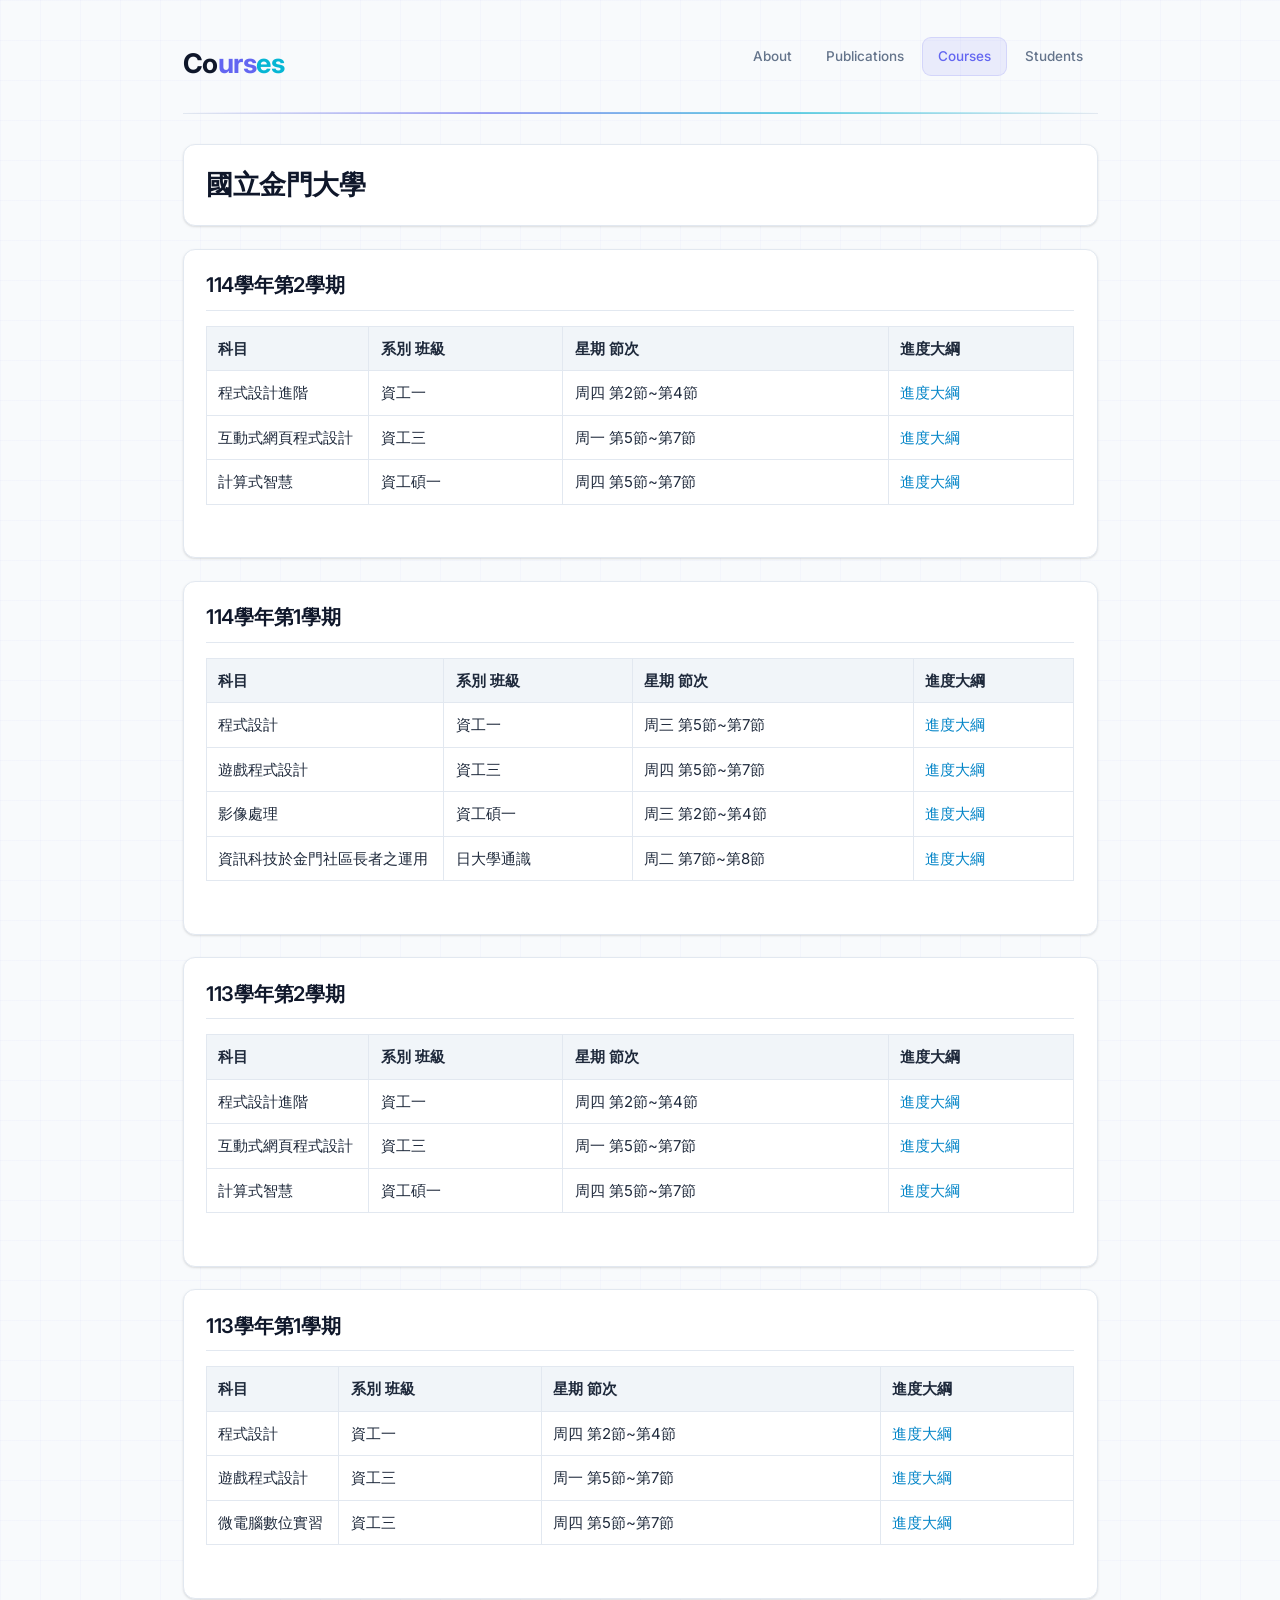
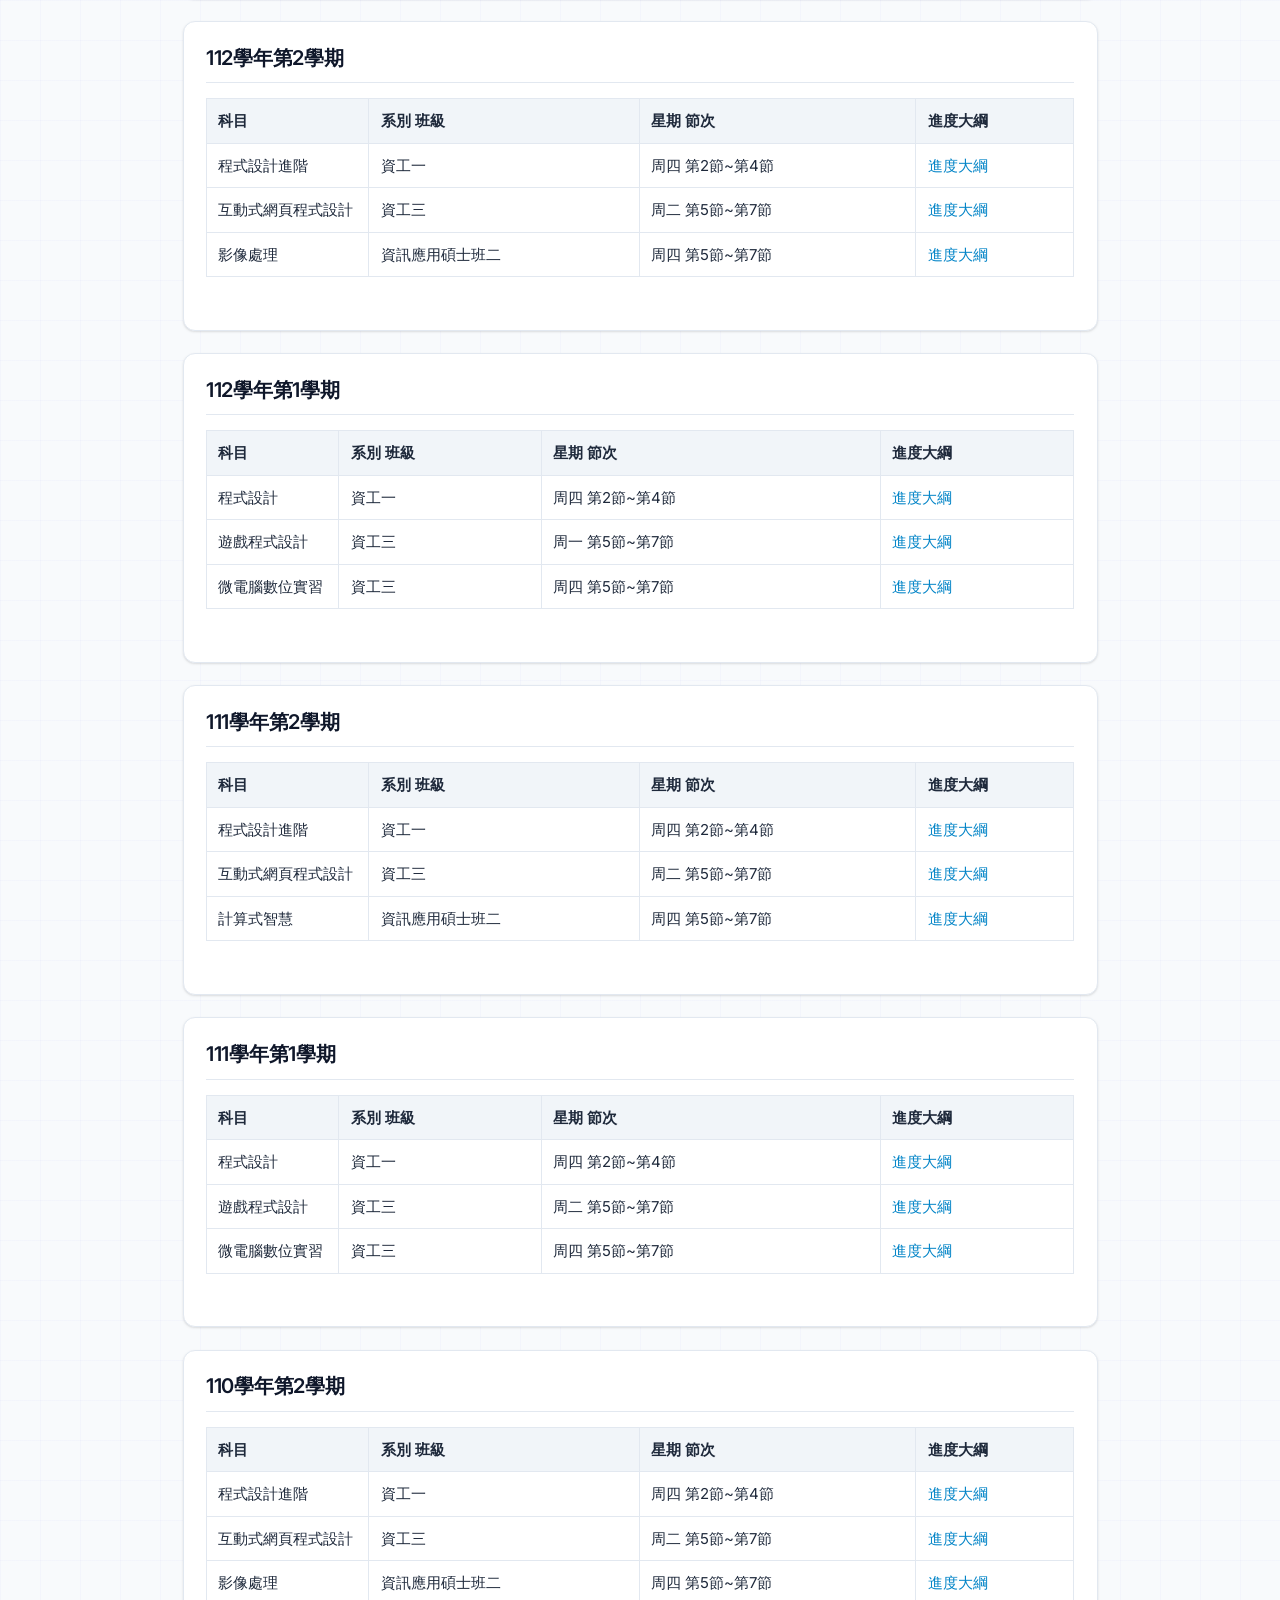
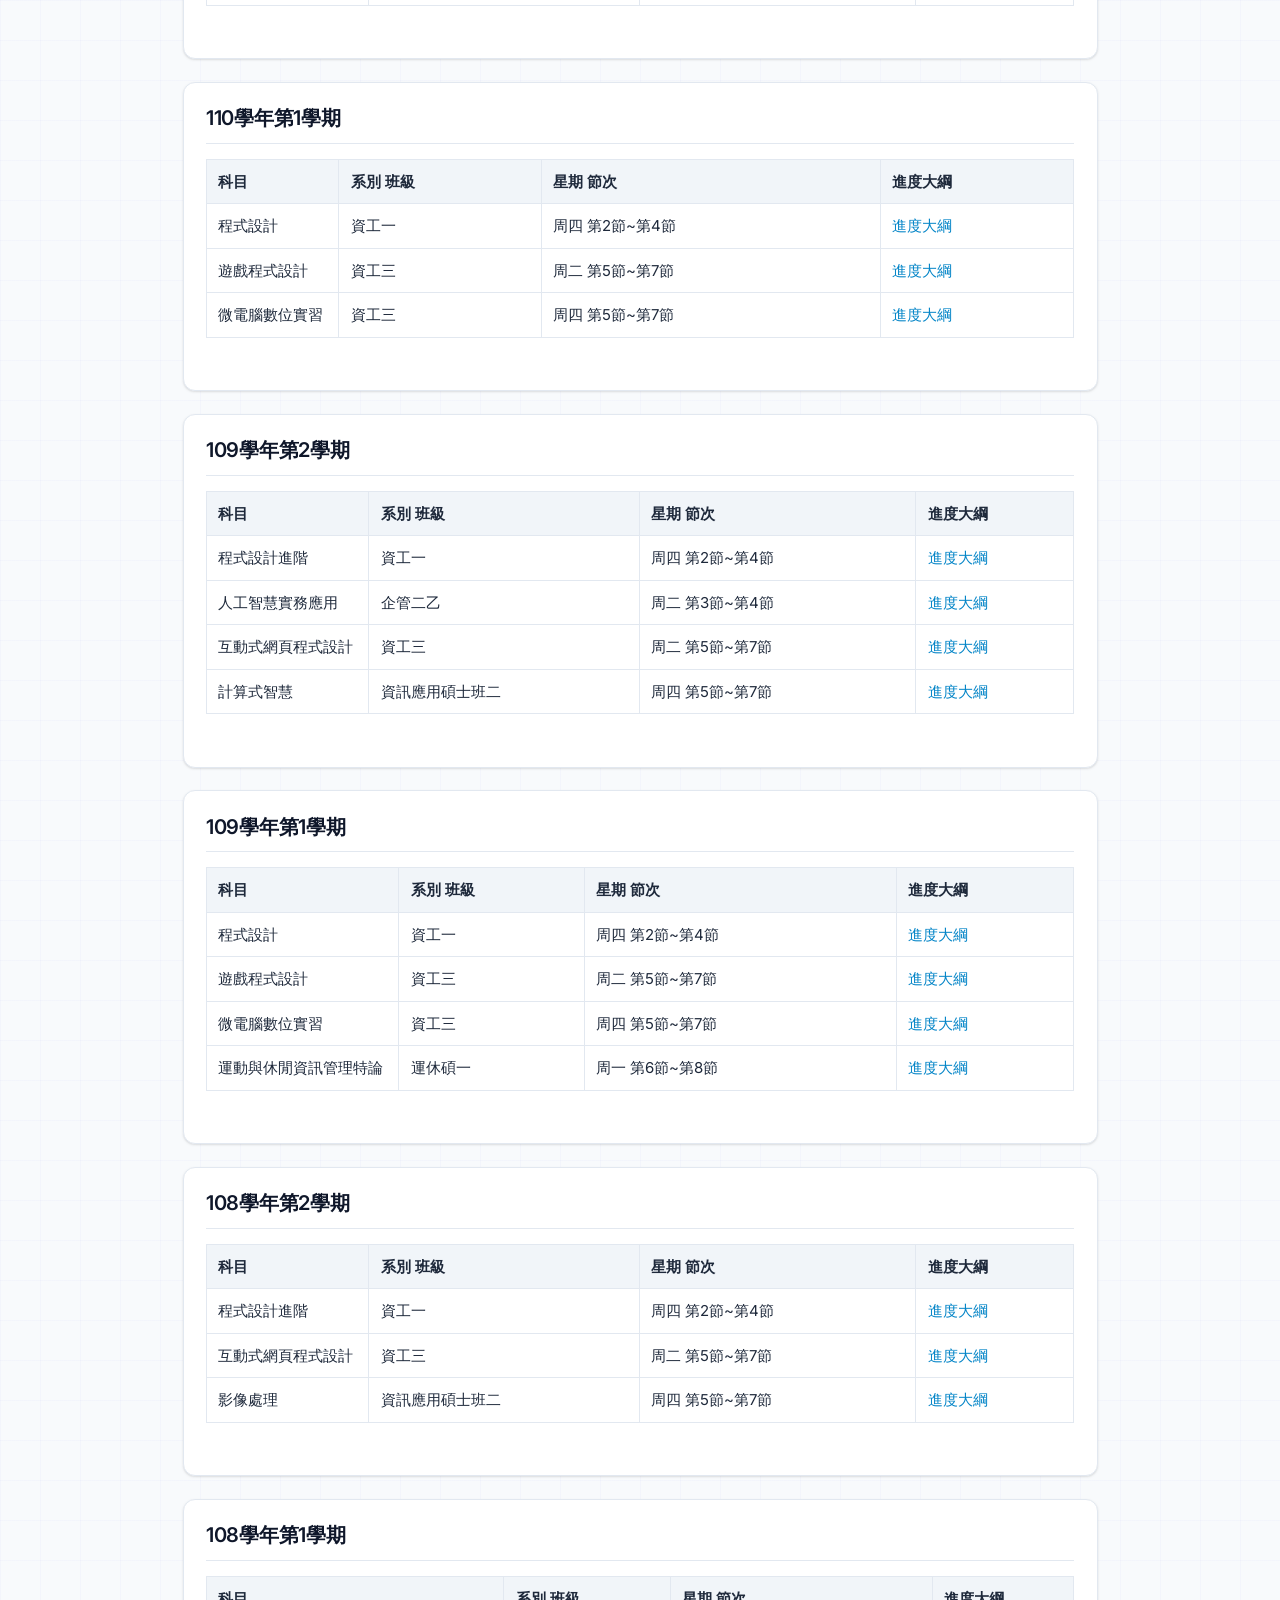
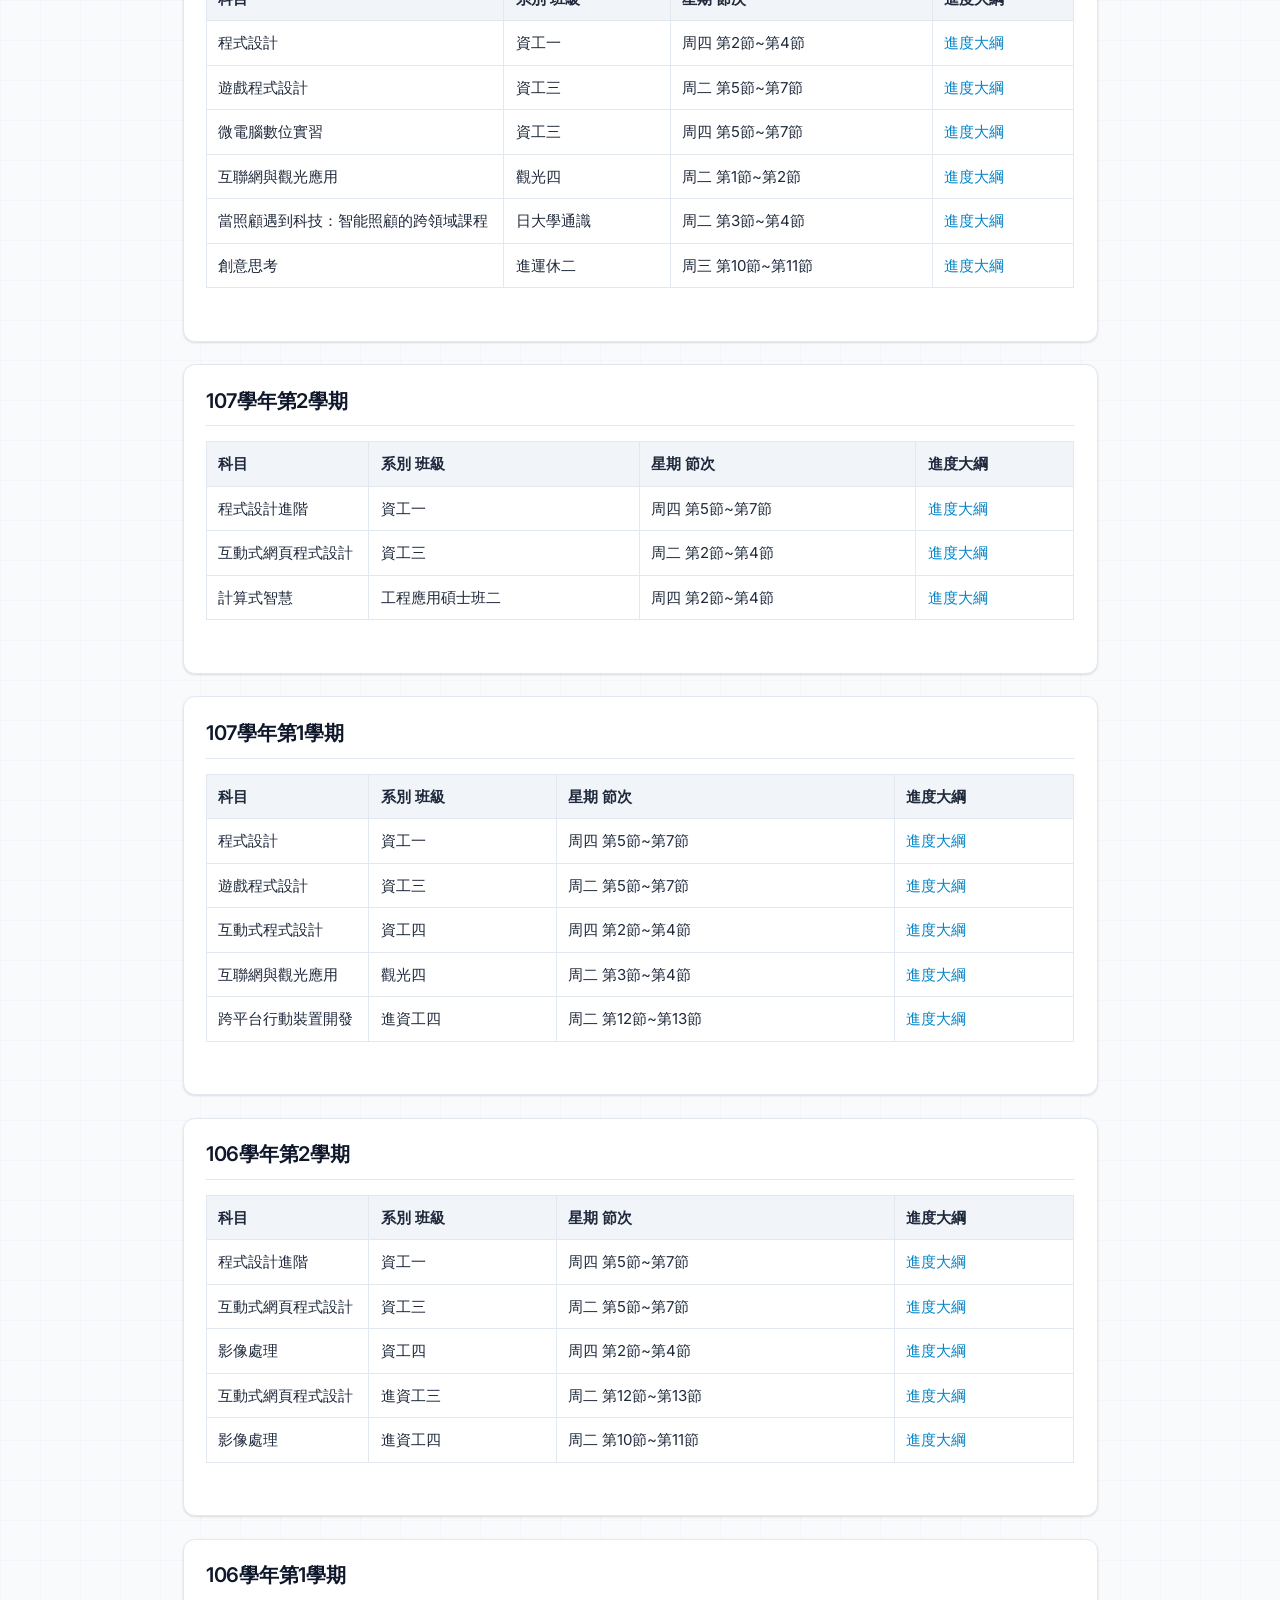
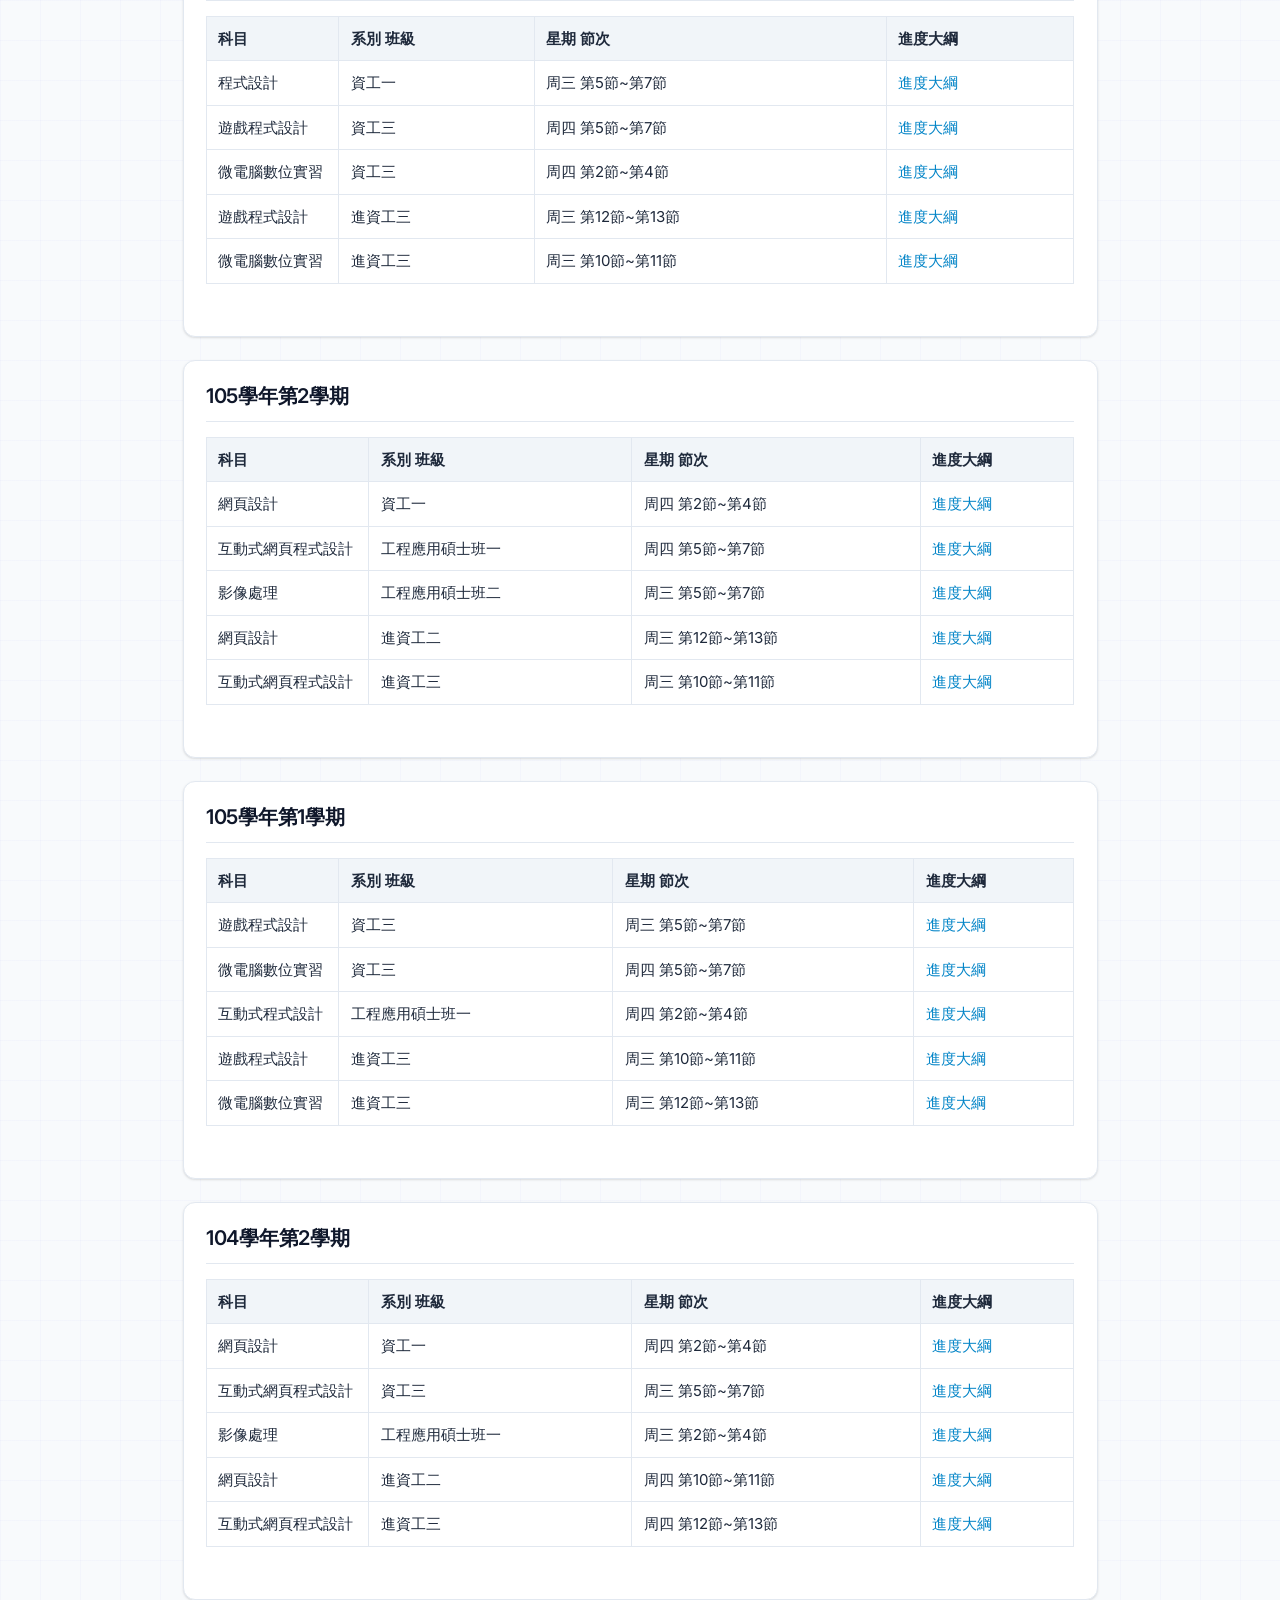
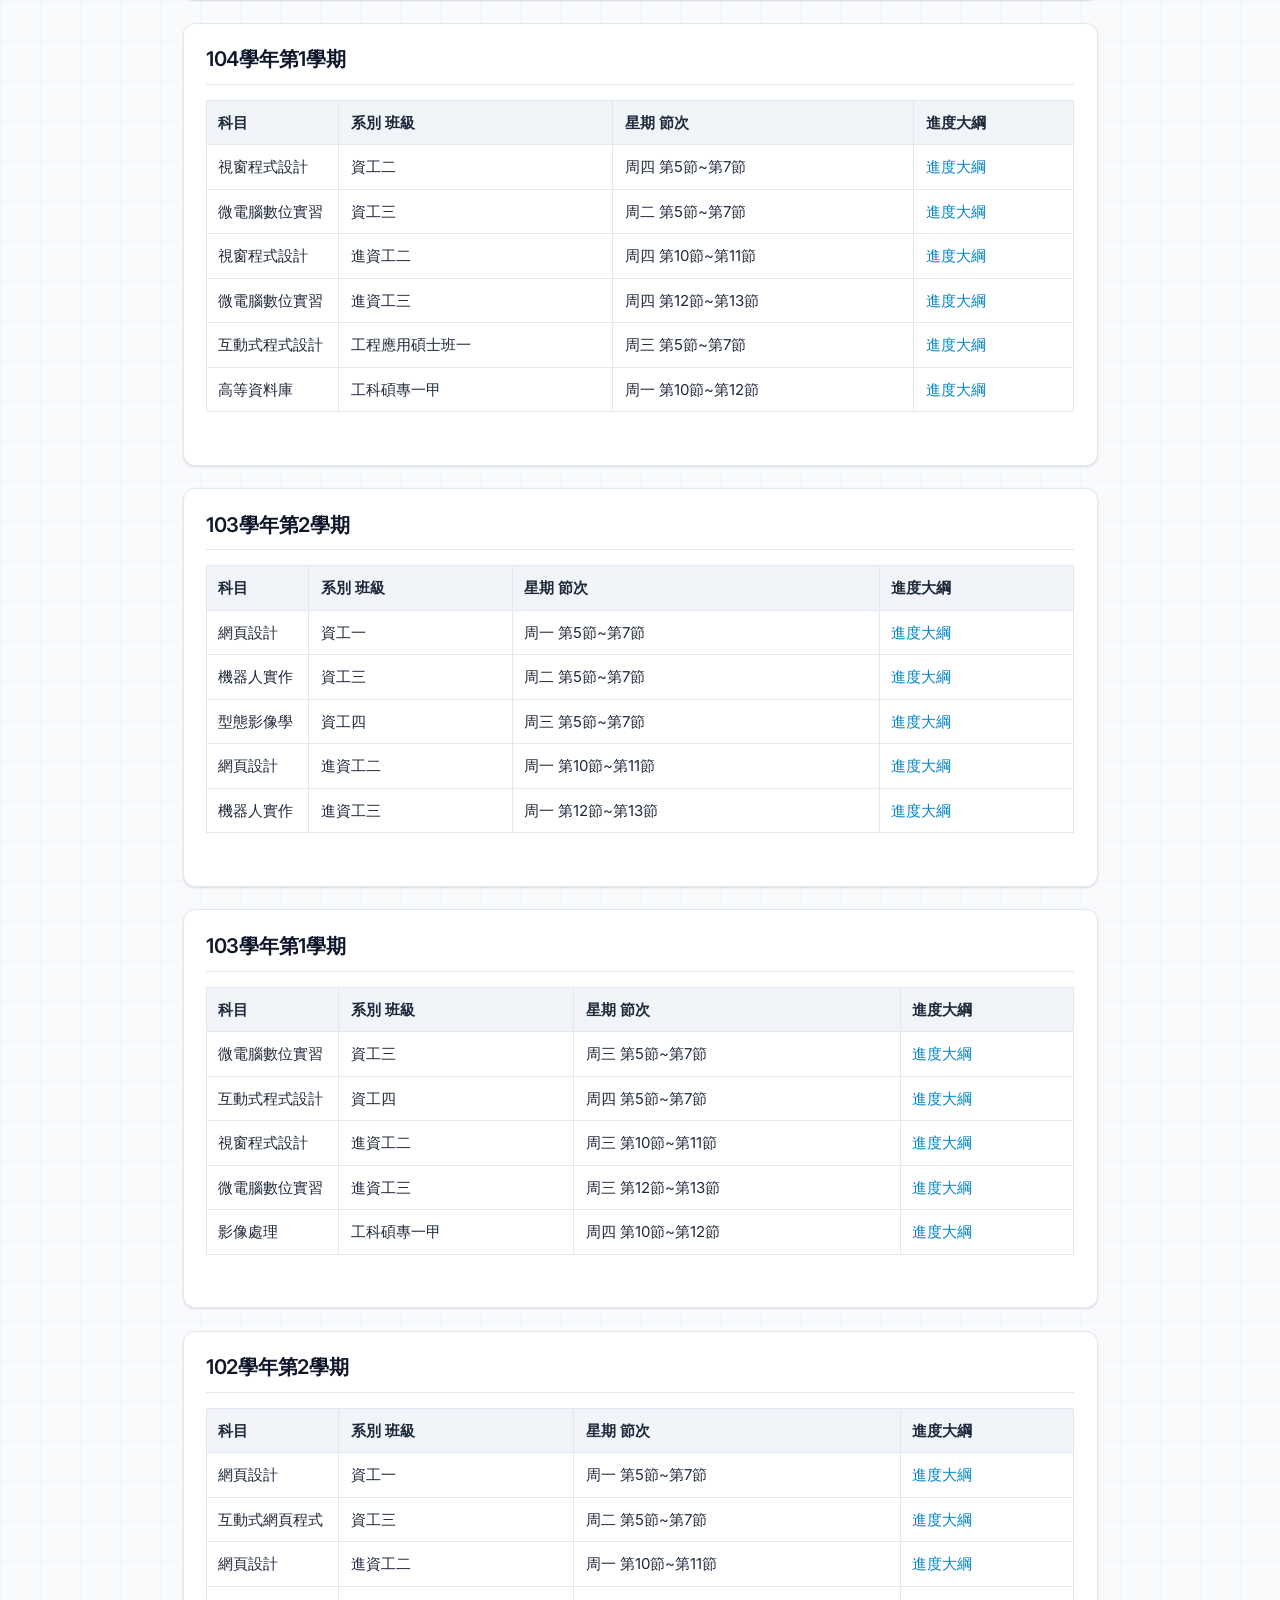
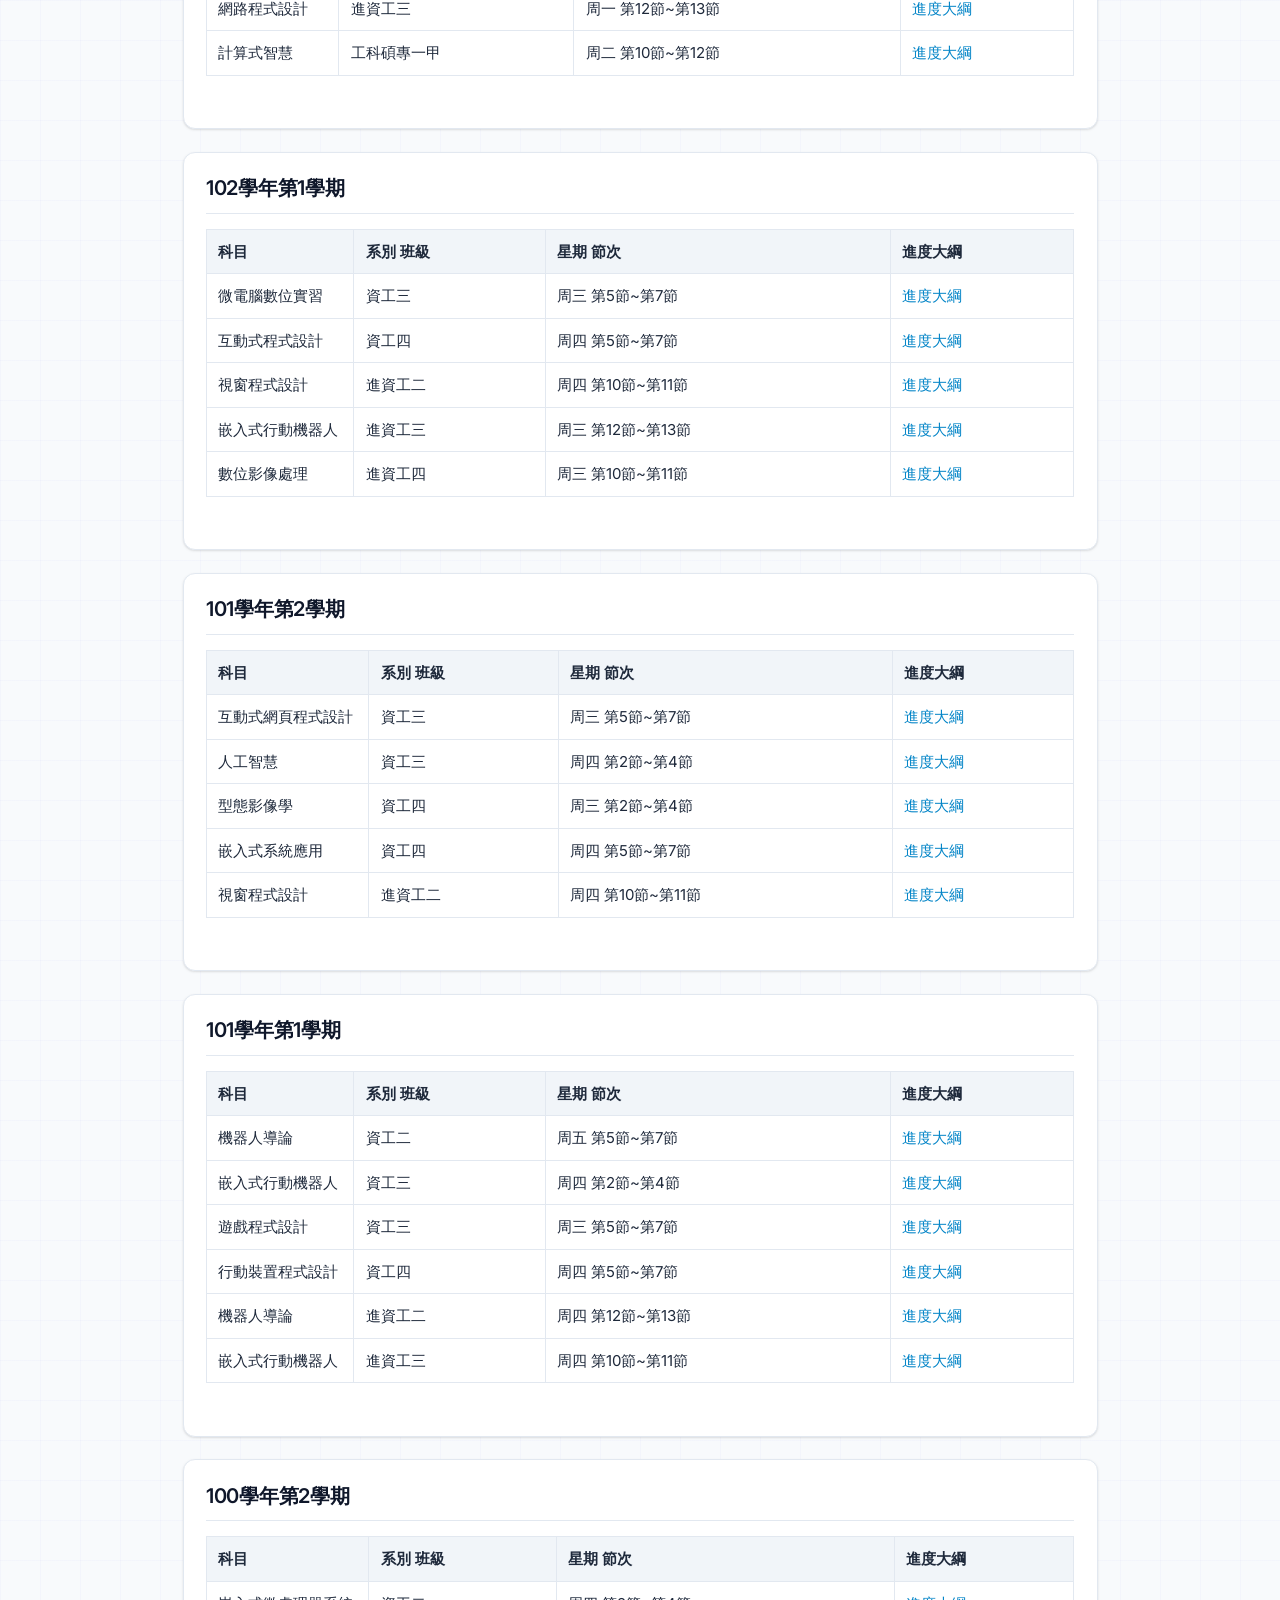
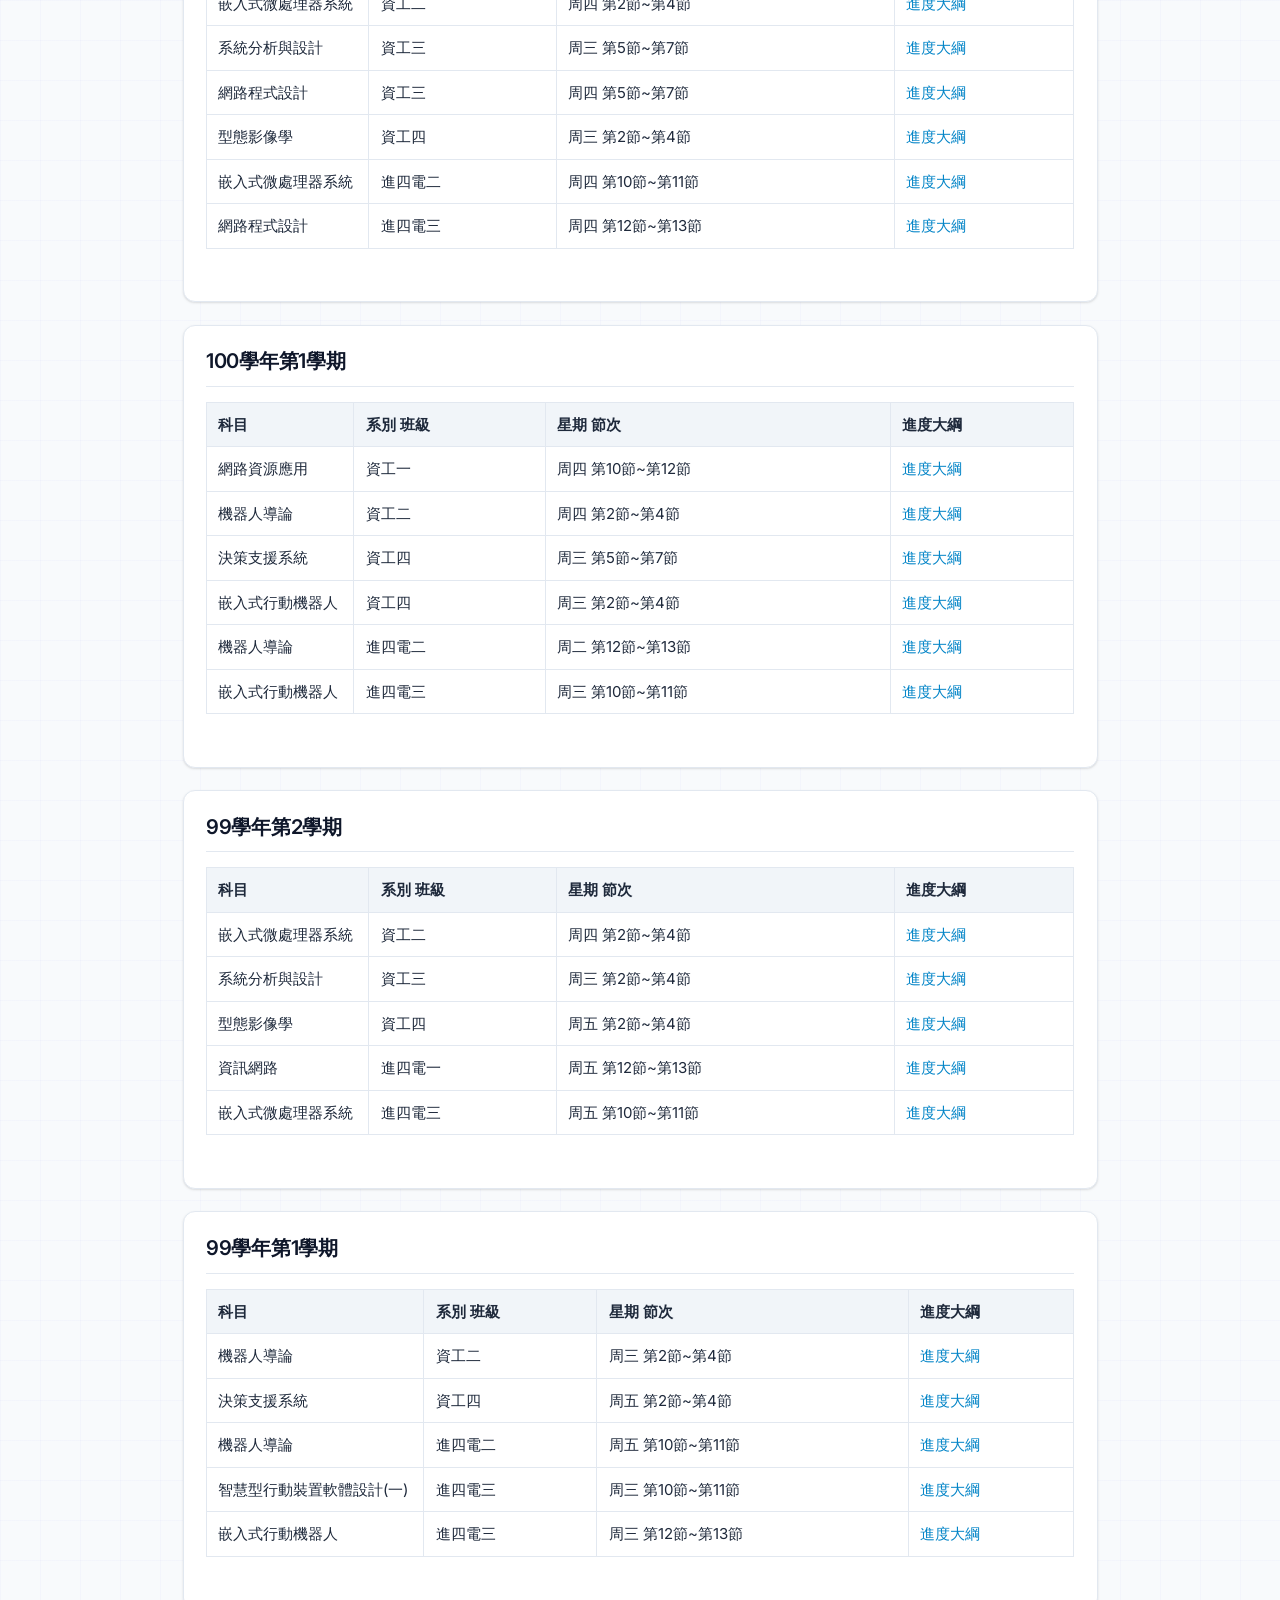
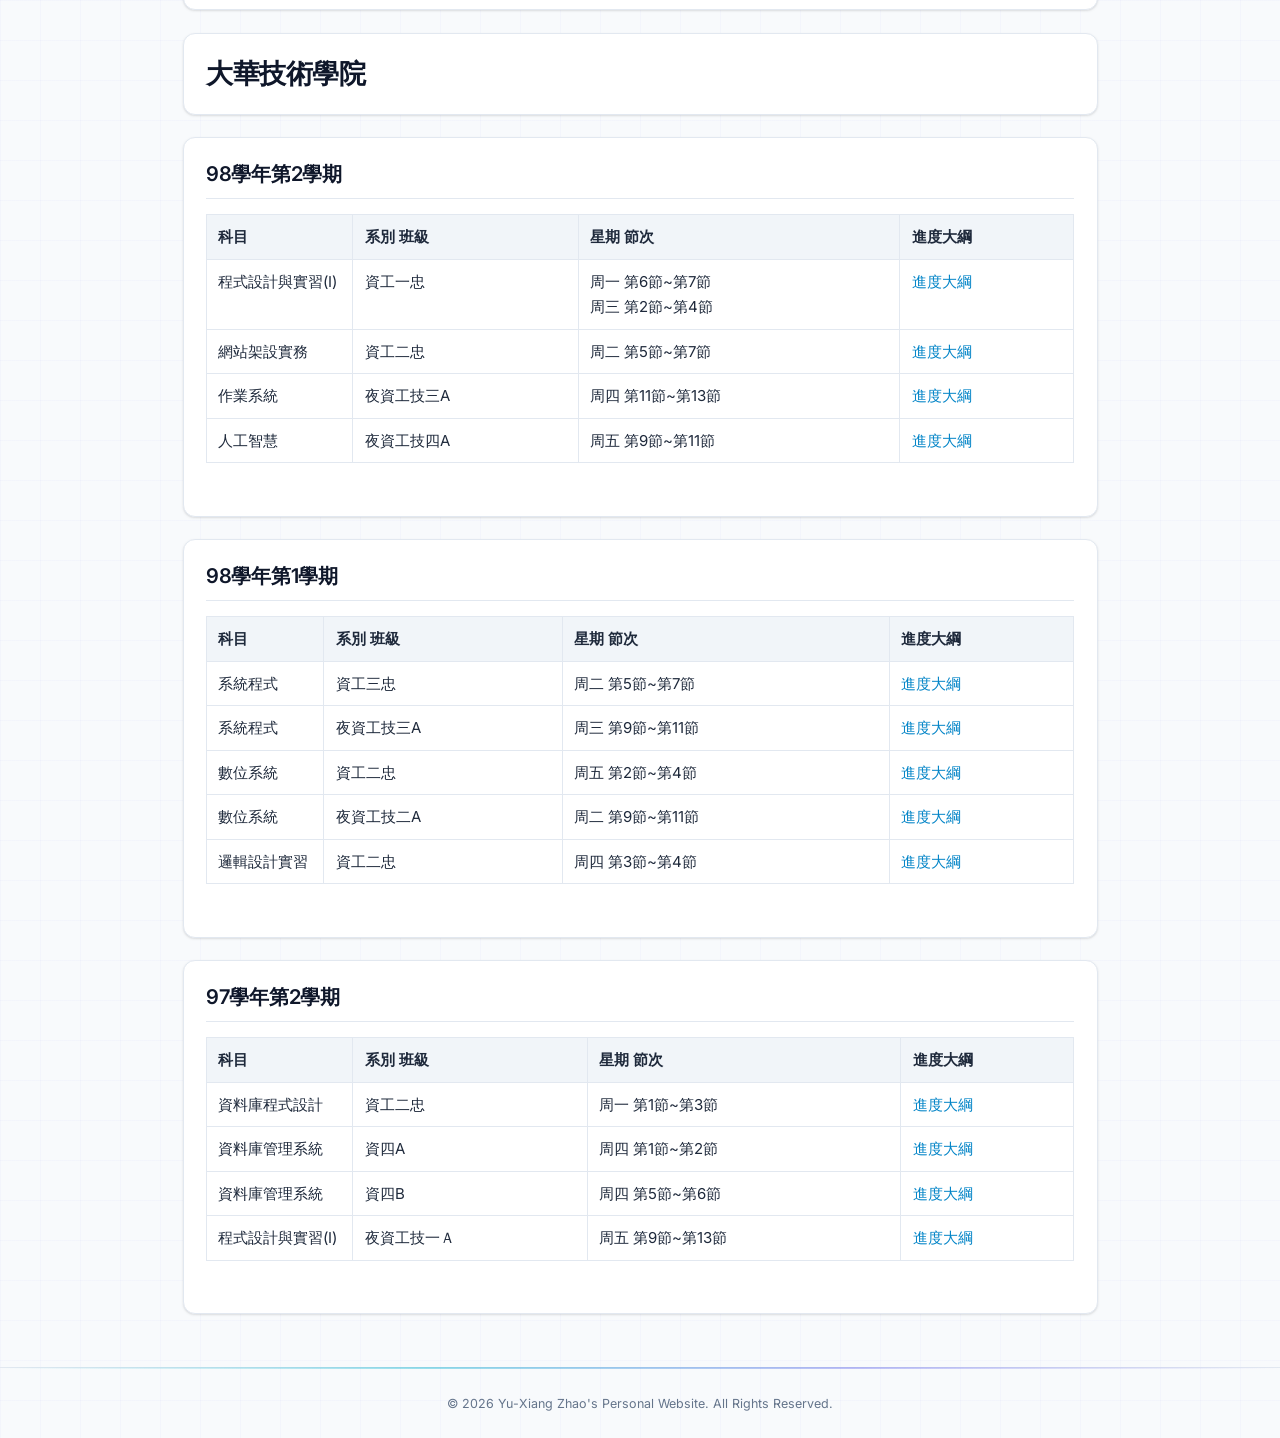
==== commit ec1f8e7d: "Update branding; fix mobile table layout; open publication links in new tab" ====
--- a/courses.html
+++ b/courses.html
@@ -32,7 +32,7 @@
                 <button class="nav-toggle" aria-label="Toggle navigation">&#9776;</button>
                 <nav class="main-nav" id="mainNav">
                     <ul>
-                        <li class="first"><a href="index.html">Blog</a></li>
+                        <li class="first"><a href="index.html">About</a></li>
                         <li><a href="publications.html">Publications</a></li>
                         <li class="current_page_item"><a href="courses.html">Courses</a></li>
                         <li><a href="students.html">Students</a></li>
--- a/style.css
+++ b/style.css
@@ -305,6 +305,8 @@
   padding: 0.6rem 0.75rem;
   vertical-align: top;
   font-size: 1rem;
+  overflow-wrap: break-word;
+  word-break: break-word;
 }
 
 .section-card td:first-child {
@@ -490,10 +492,24 @@
     min-width: auto;
   }
 
-.section-card td:first-child {
-    white-space: normal;
+  .info-list .date + br {
+    display: none;
+  }
+
+  .section-card td:first-child {
+    white-space: nowrap;
+    width: auto;
+  }
+
+  .section-card .mytable td:first-child {
     display: block;
     margin-bottom: 0.25rem;
+  }
+
+  .page-students .mytable td:first-child {
+    max-width: 200px;
+    white-space: normal;
+    word-break: break-word;
   }
 }
 
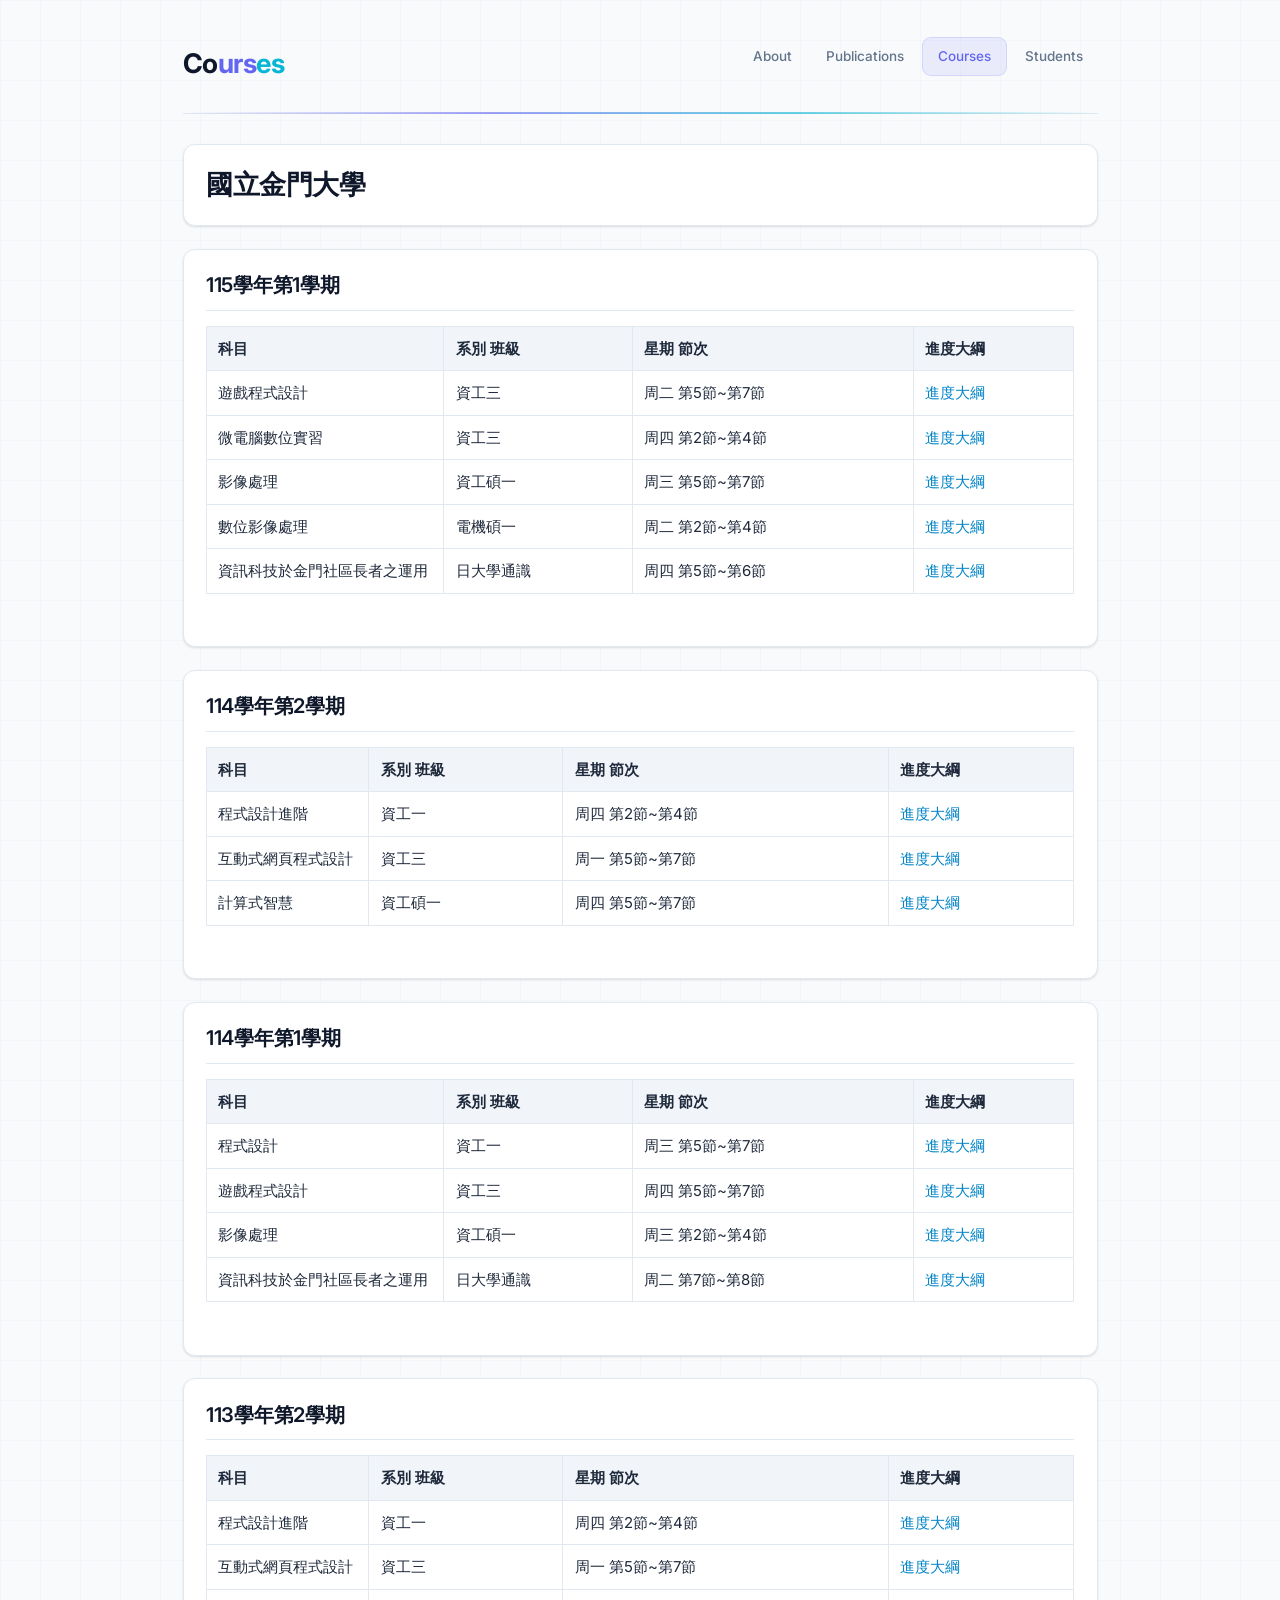
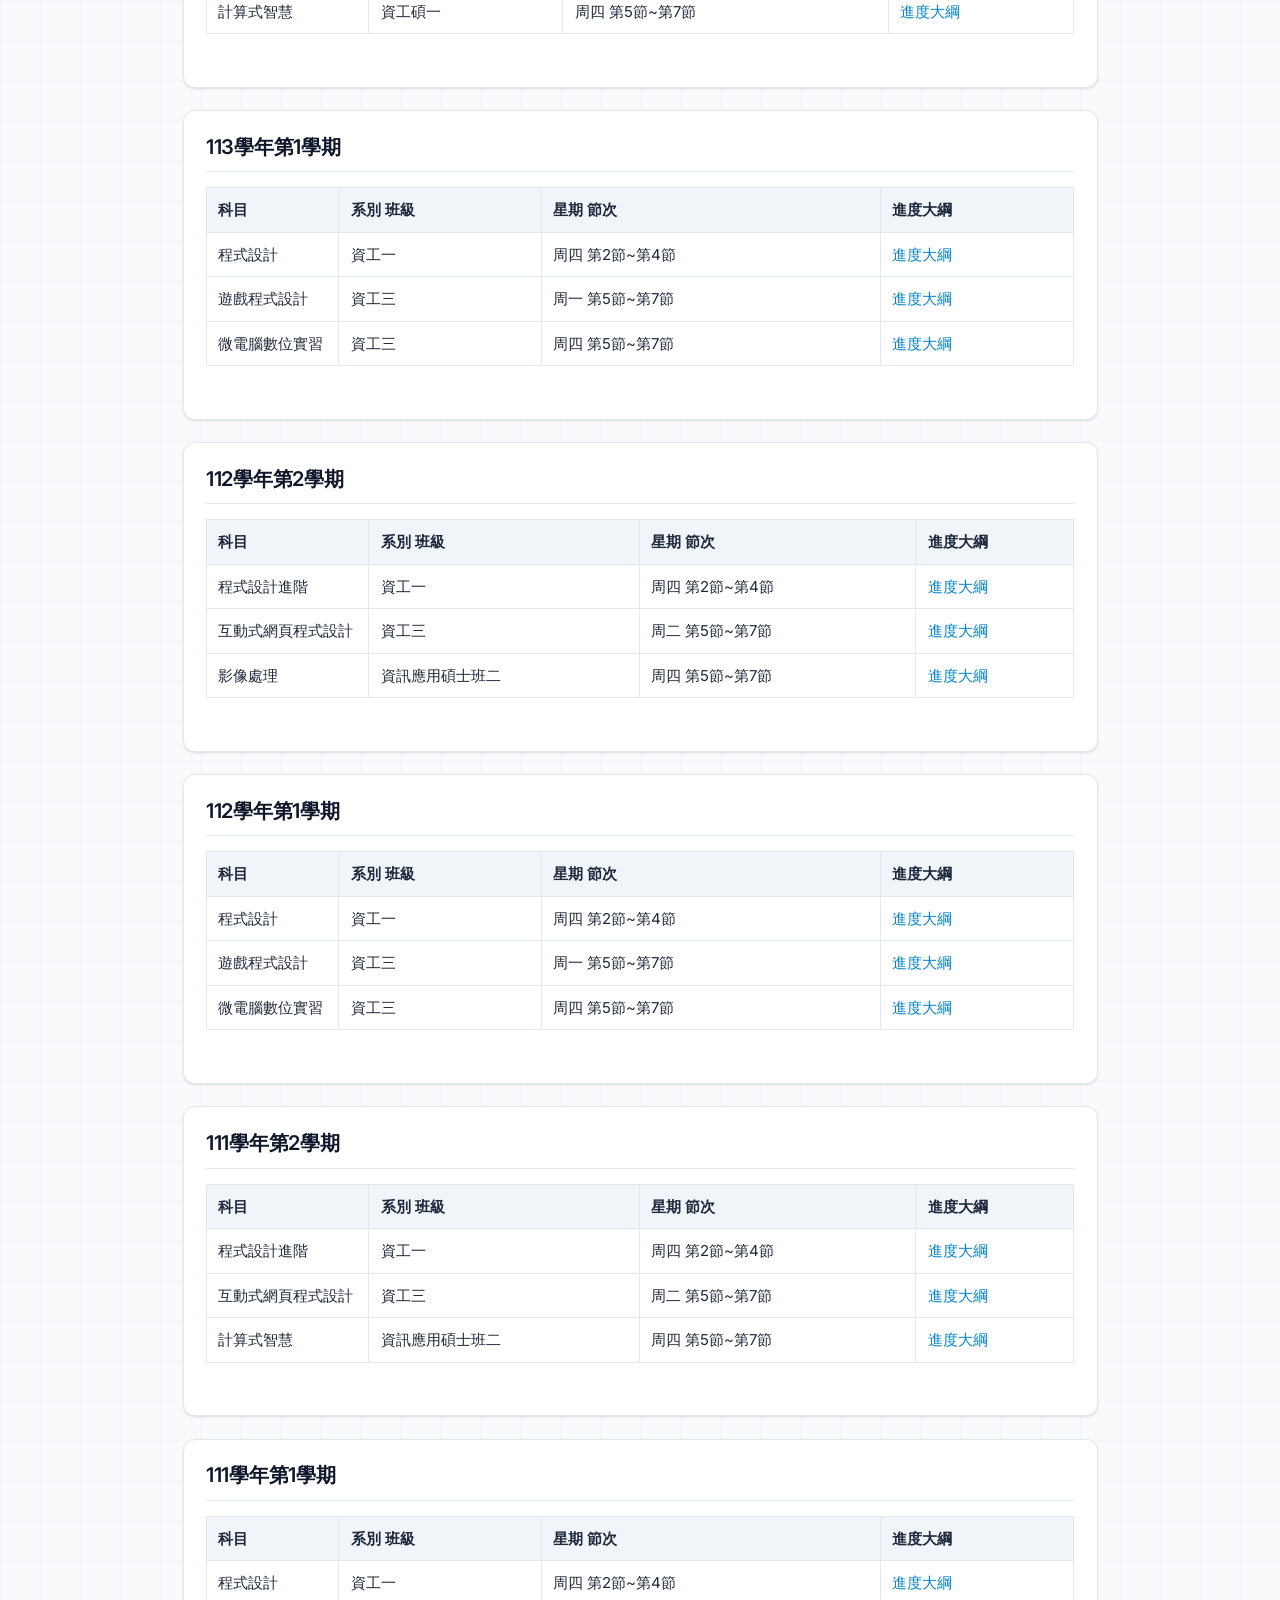
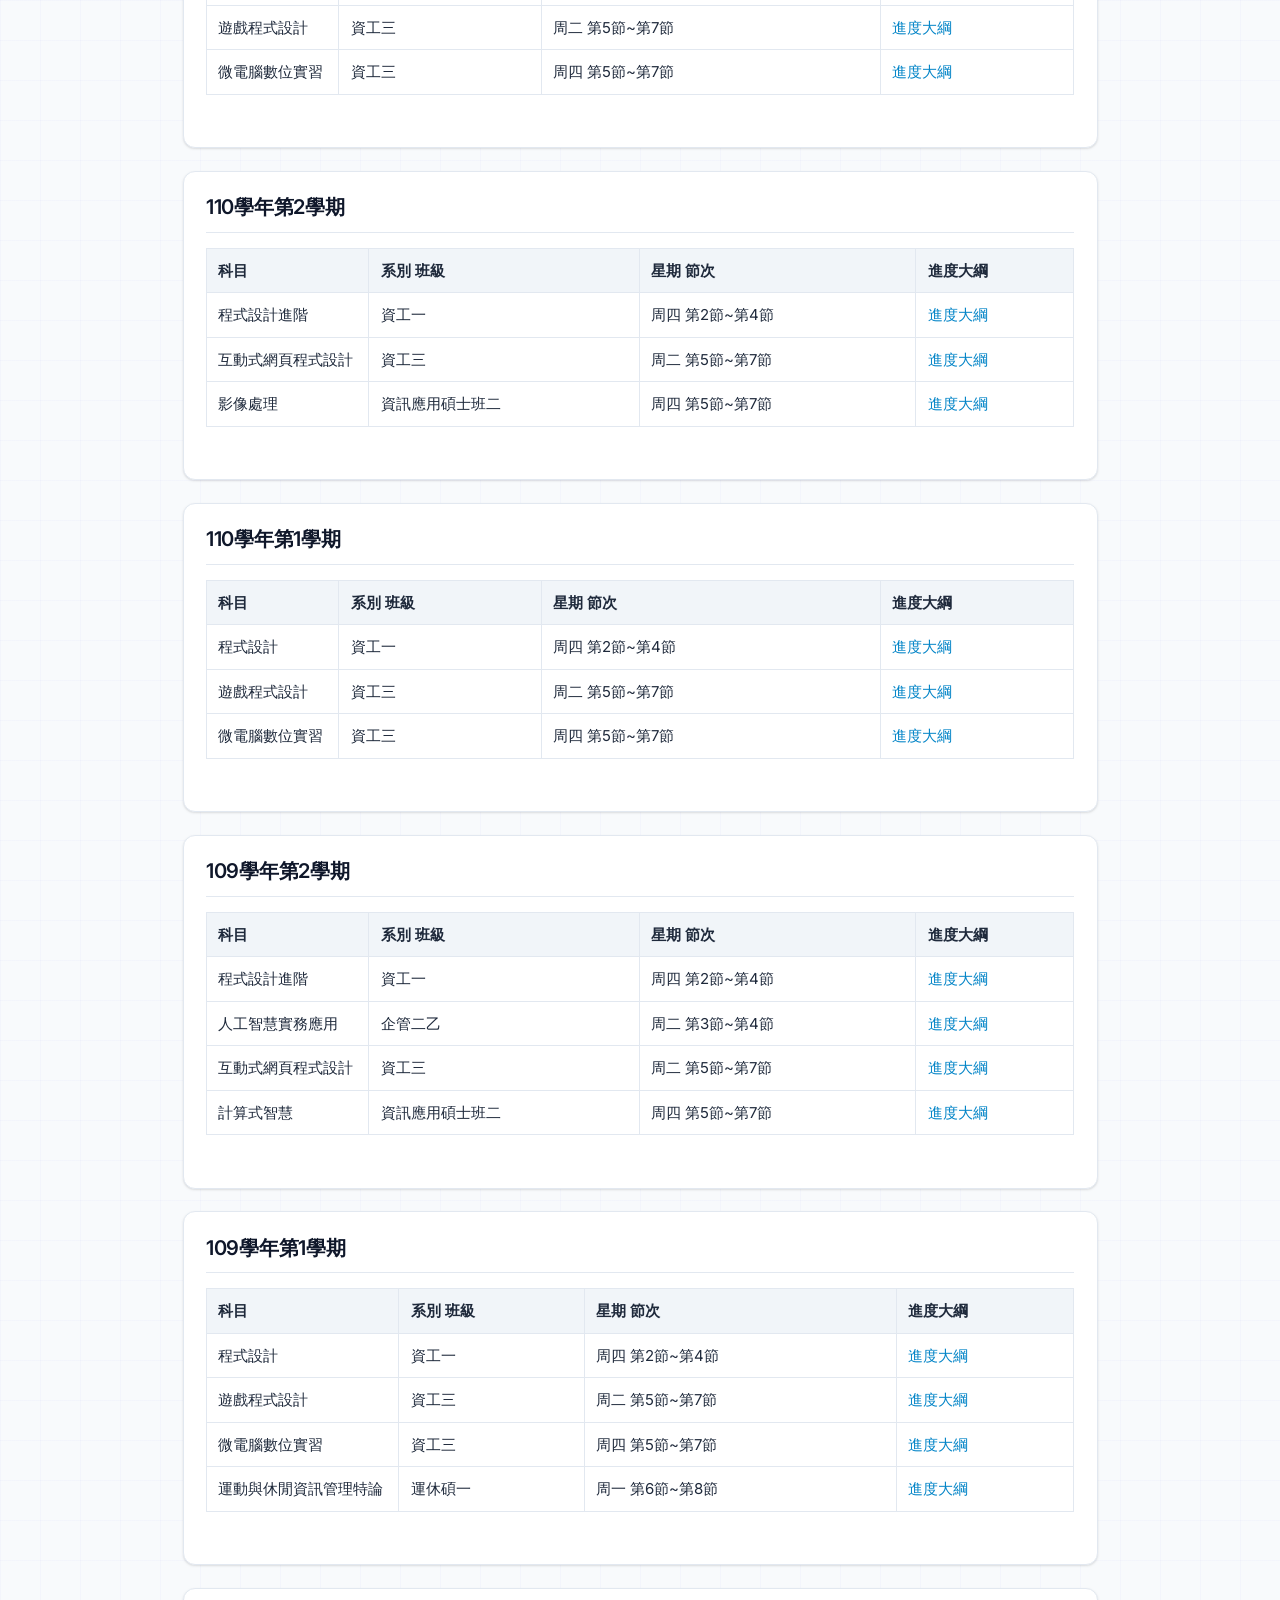
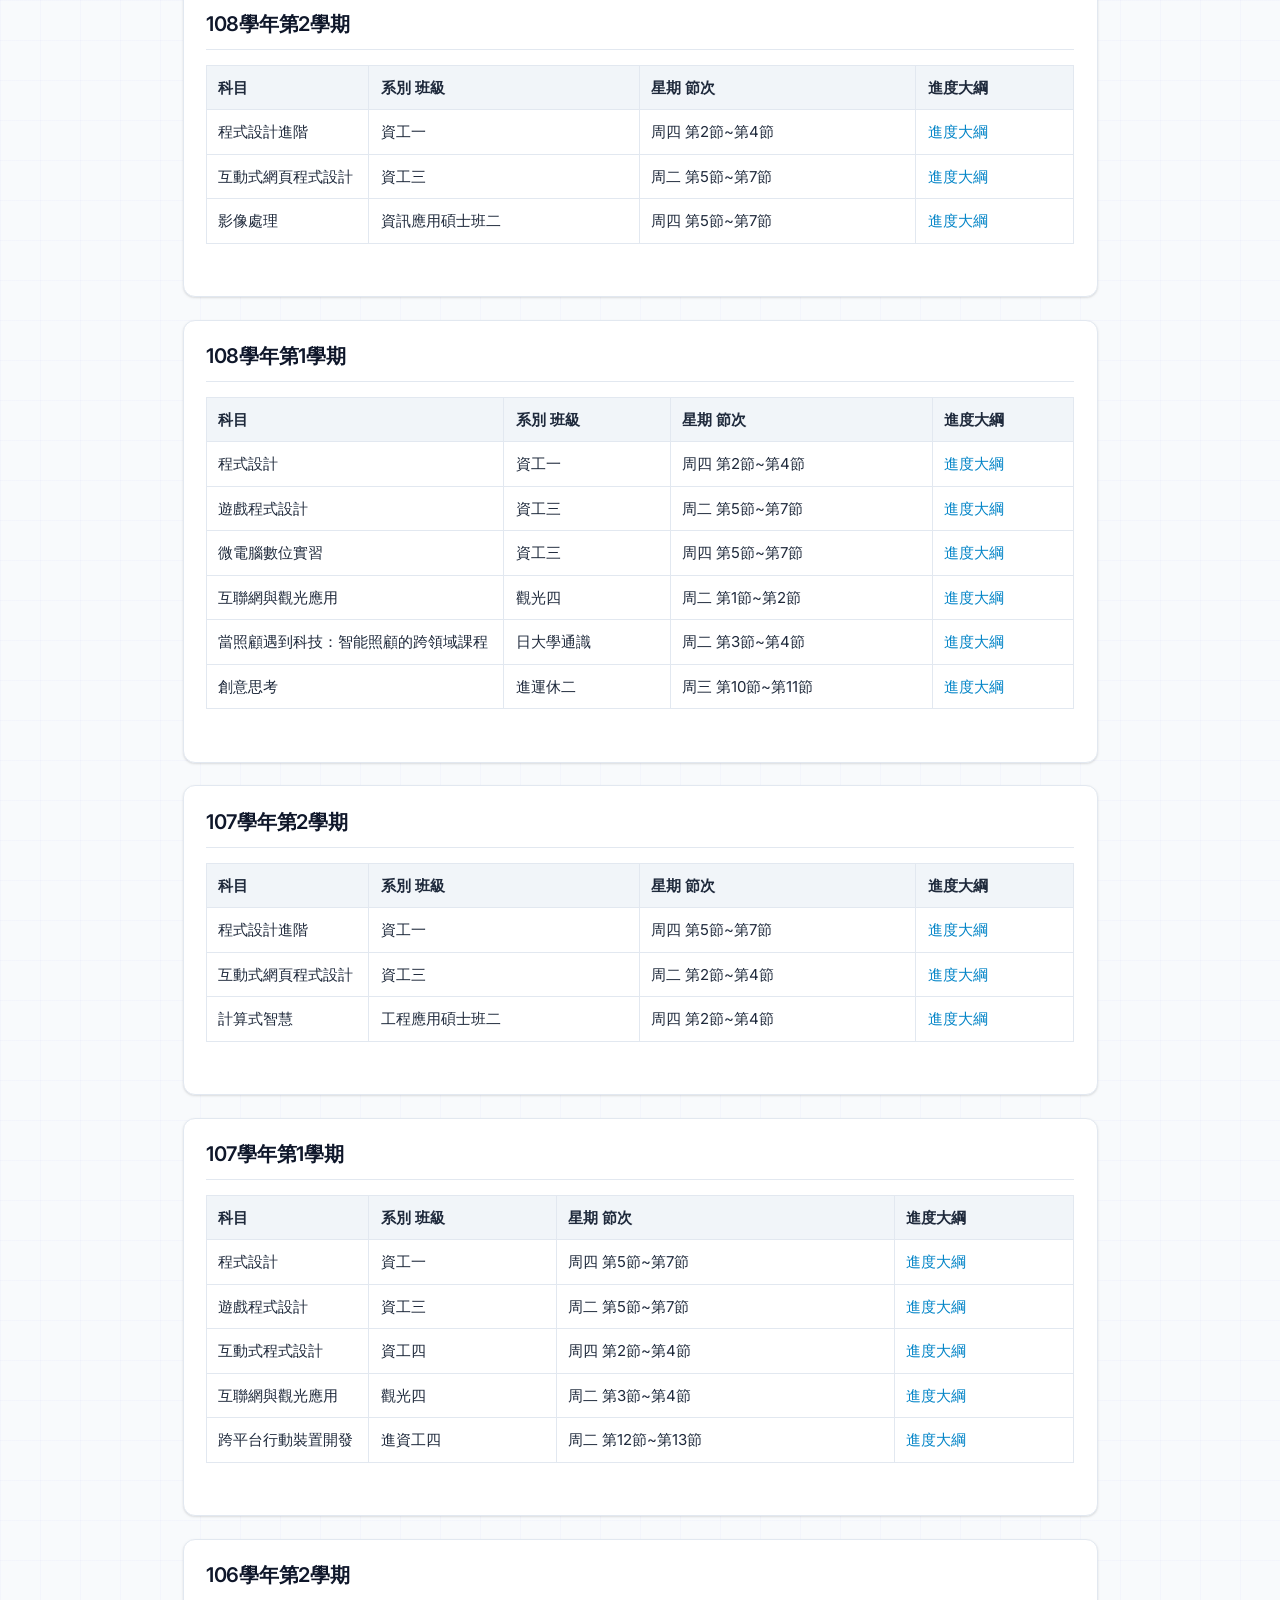
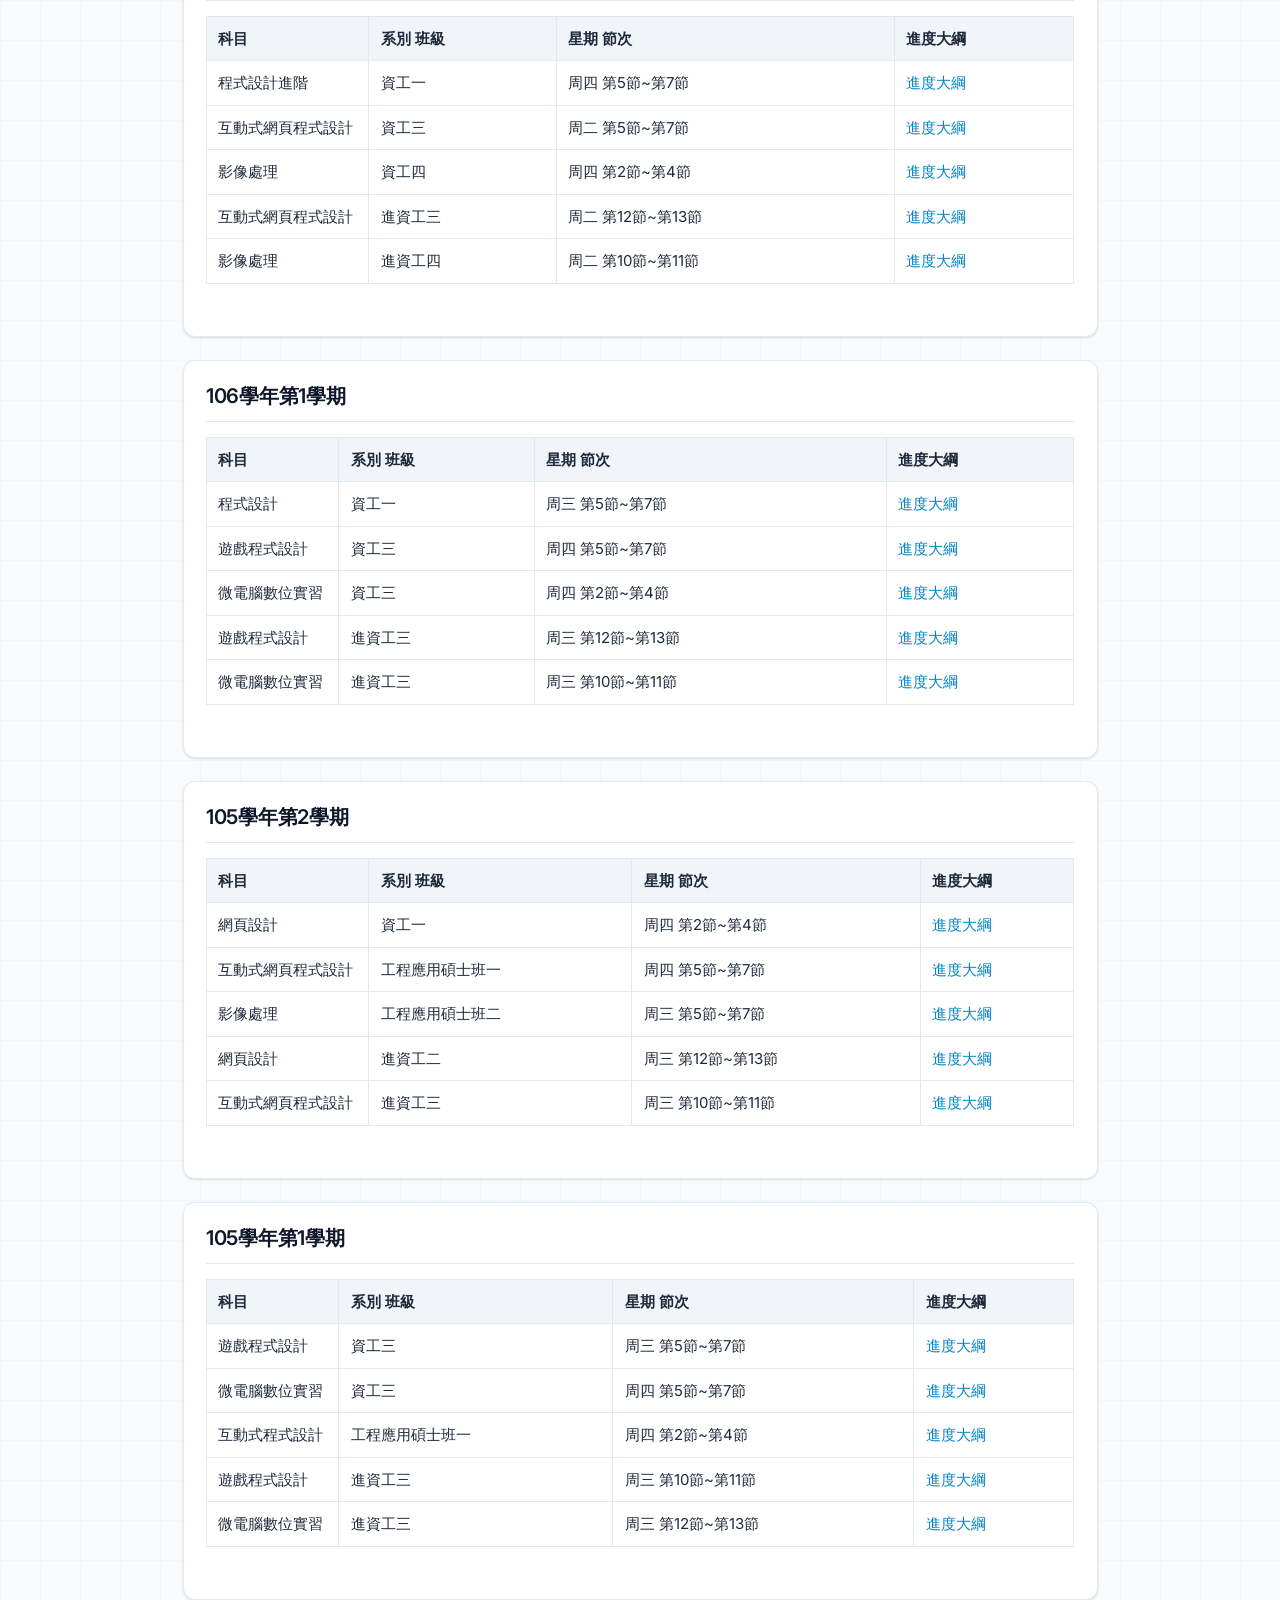
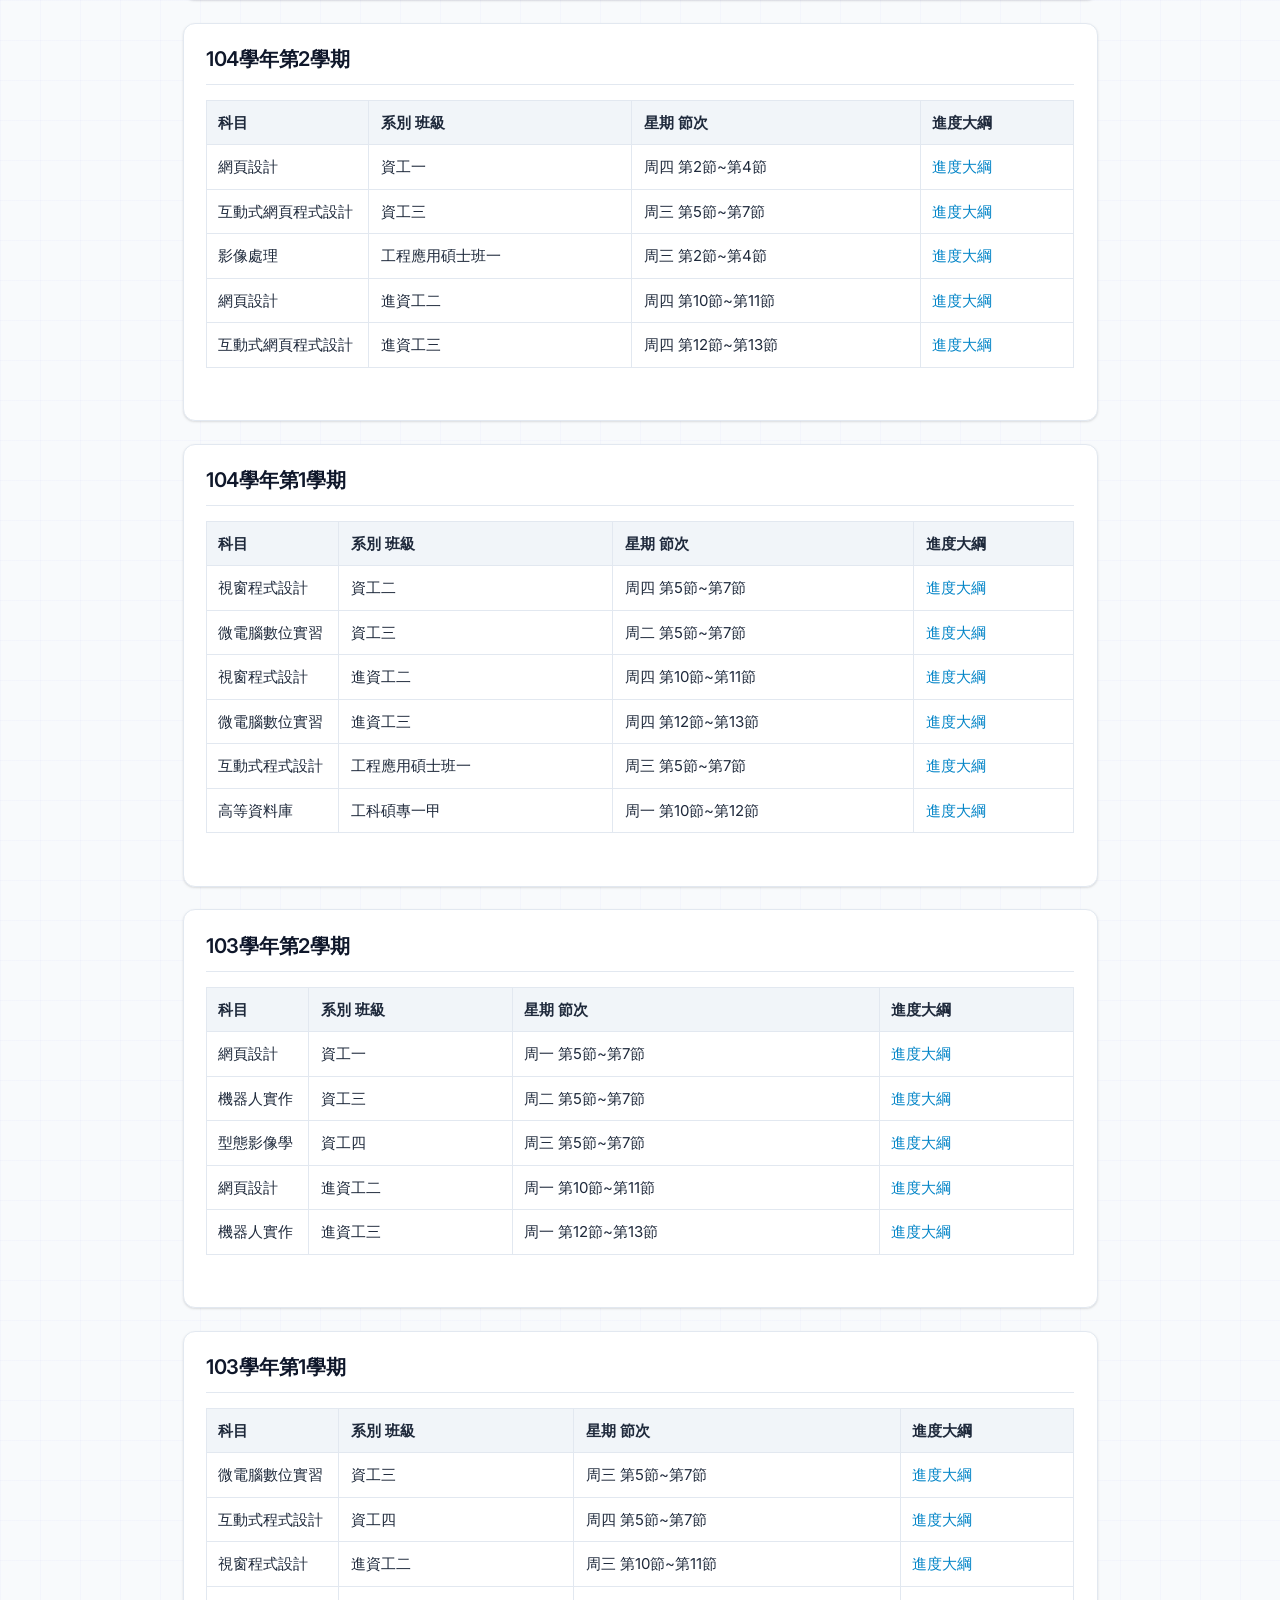
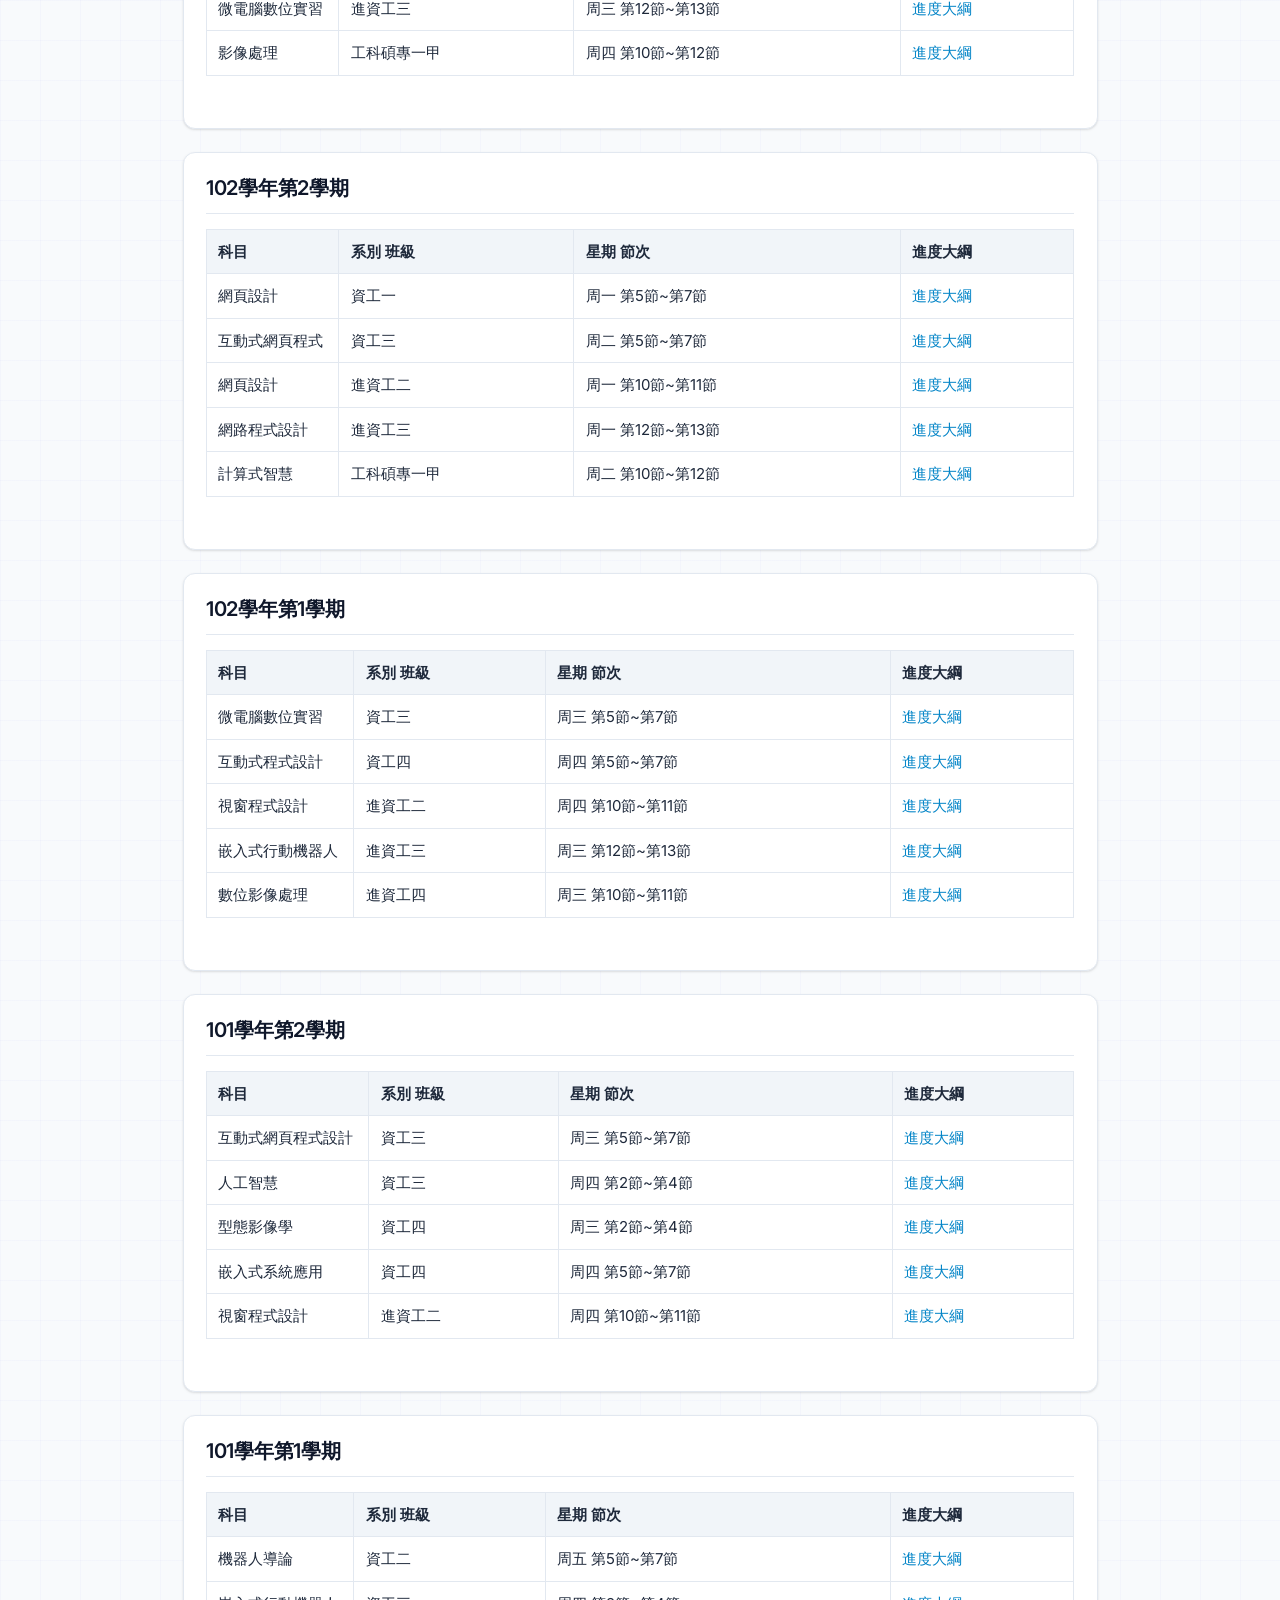
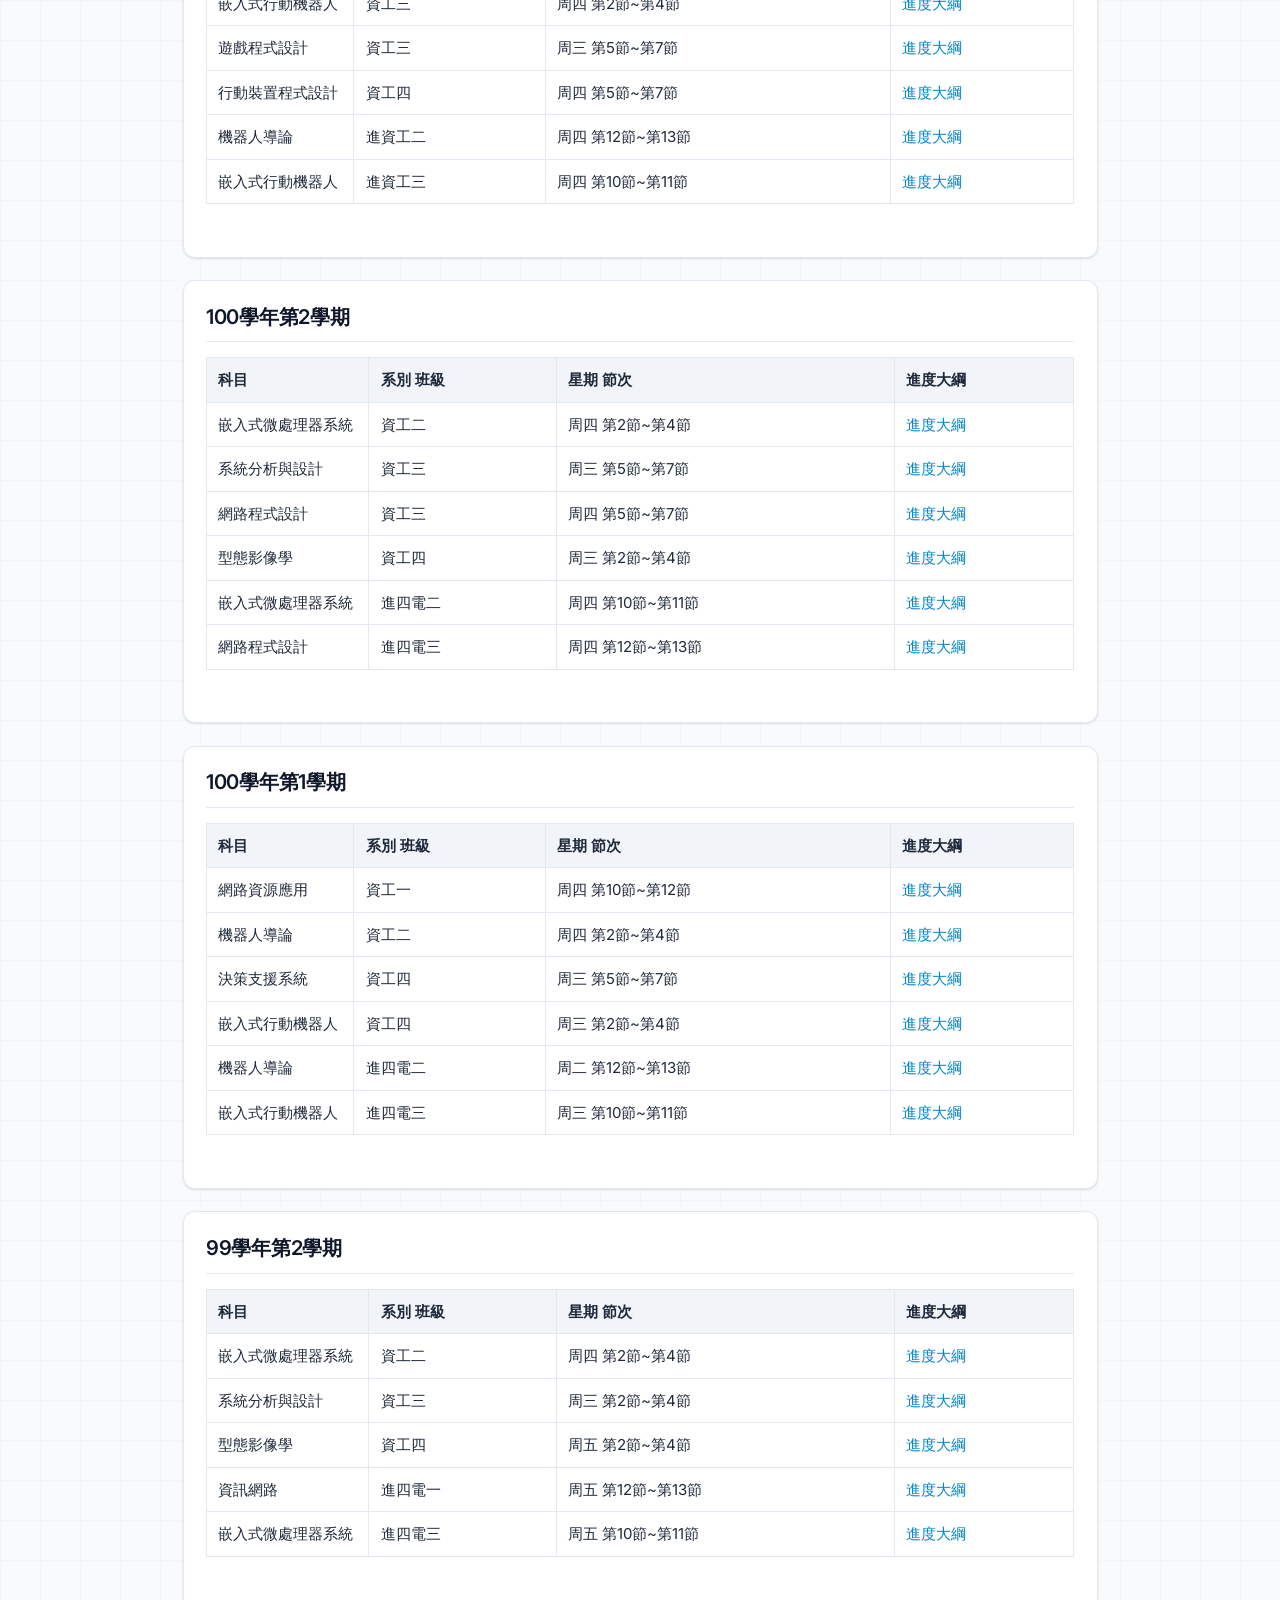
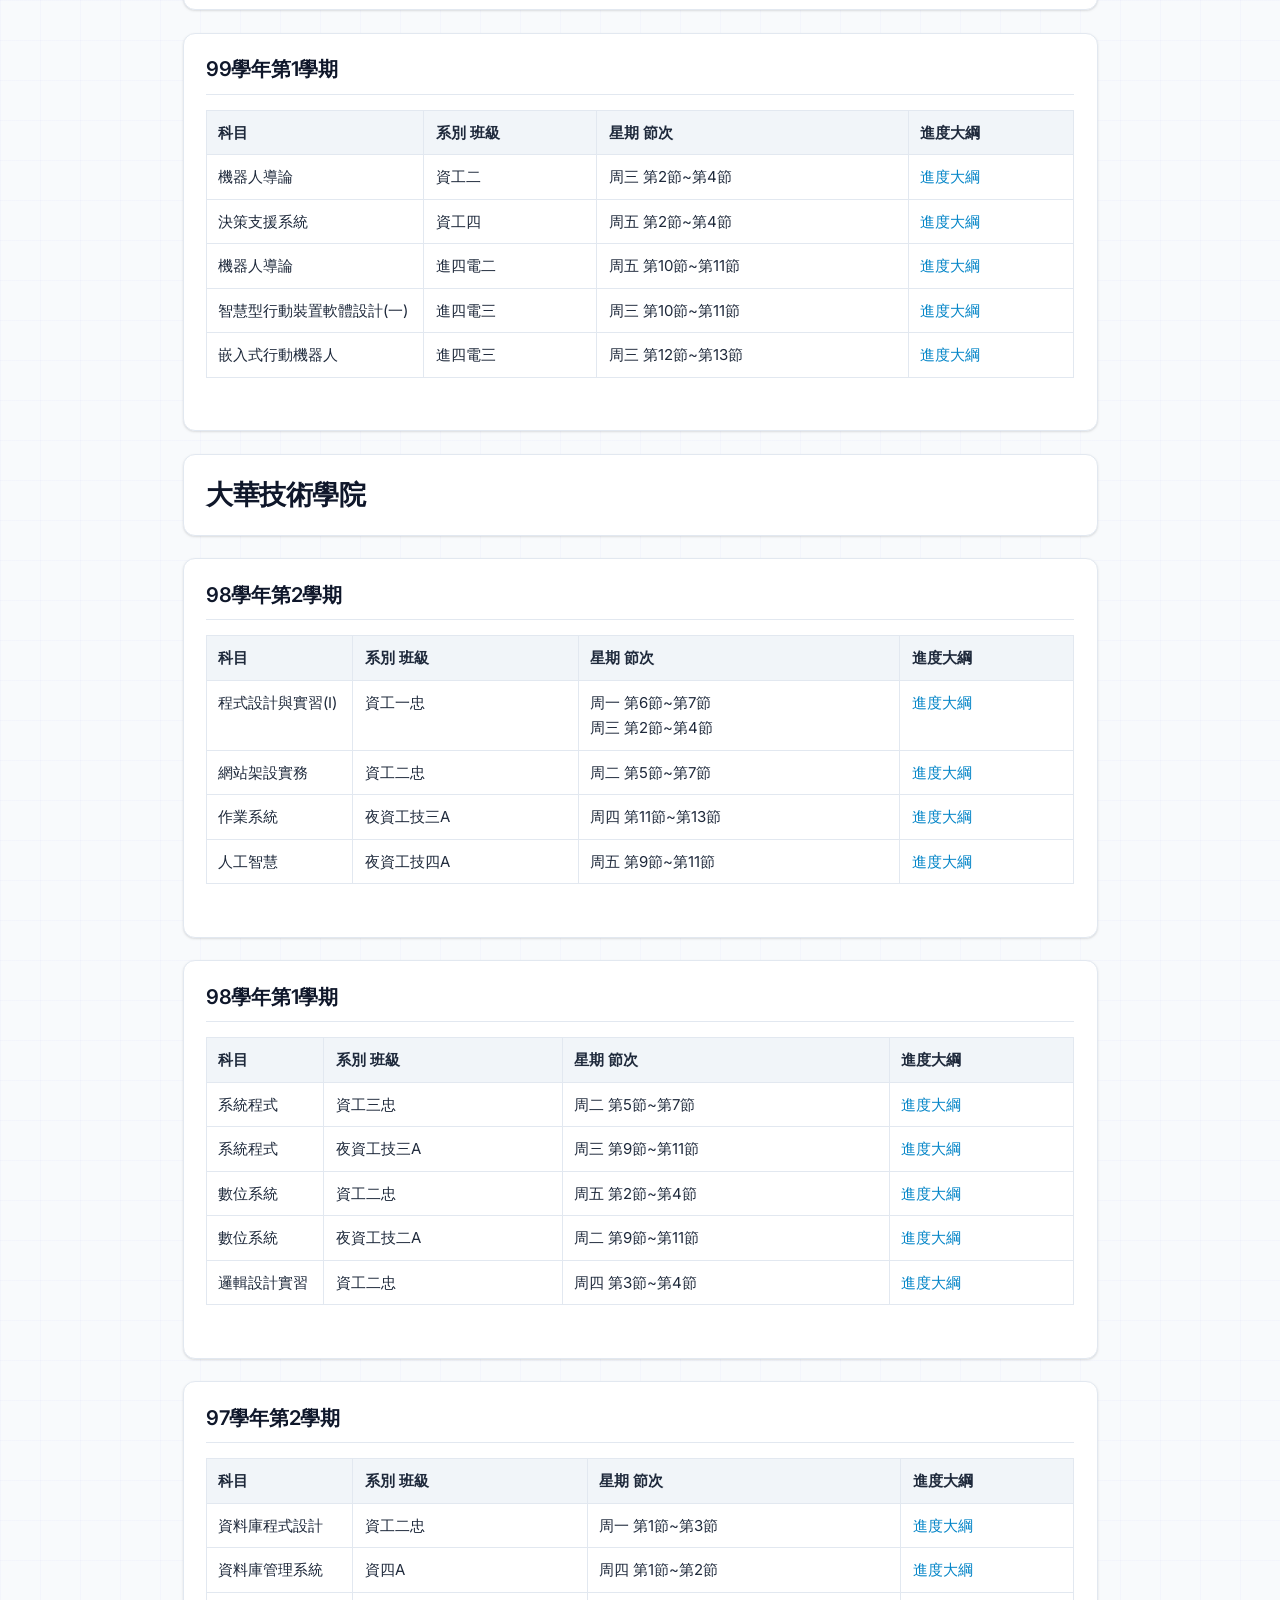
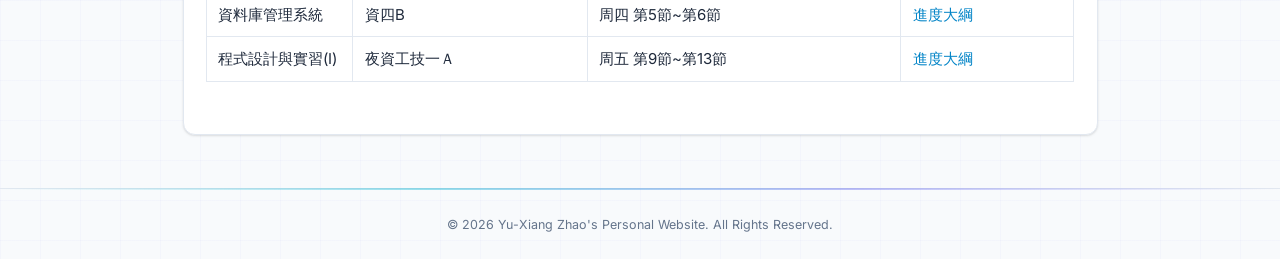
==== commit ede6bf66: "Add 1151 courses; add 114 thesis records and student projects; fix mobile table layout" ====
--- a/courses.html
+++ b/courses.html
@@ -45,6 +45,49 @@
         <div class="content-main">
             <div class="section-card">
                 <h1>國立金門大學</h1>
+            </div>
+            <div class="section-card">
+                <h2 id="course1151" class="title">115學年第1學期</h2>
+                <div class="entry" style="padding-bottom: 30px;">
+                    <table class="mytable" cellspacing="1" cellpadding="0" border="1">
+                        <tr>
+                            <th>科目</th>
+                            <th>系別 班級</th>
+                            <th>星期 節次</th>
+                            <th>進度大綱</th>
+                        </tr>
+                        <tr>
+                            <td>遊戲程式設計</td>
+                            <td>資工三</td>
+                            <td>周二 第5節~第7節</td>
+                            <td><a target="_blank" href="courses/1151_GP3.pdf">進度大綱</a></td>
+                        </tr>
+                        <tr>
+                            <td>微電腦數位實習</td>
+                            <td>資工三</td>
+                            <td>周四 第2節~第4節</td>
+                            <td><a target="_blank" href="courses/1151_MCDP3.pdf">進度大綱</a></td>
+                        </tr>
+                        <tr>
+                            <td>影像處理</td>
+                            <td>資工碩一</td>
+                            <td>周三 第5節~第7節</td>
+                            <td><a target="_blank" href="courses/1151_IP1e.pdf">進度大綱</a></td>
+                        </tr>
+                        <tr>
+                            <td>數位影像處理</td>
+                            <td>電機碩一</td>
+                            <td>周二 第2節~第4節</td>
+                            <td><a target="_blank" href="courses/1151_DIP1e.pdf">進度大綱</a></td>
+                        </tr>
+                        <tr>
+                            <td>資訊科技於金門社區長者之運用</td>
+                            <td>日大學通識</td>
+                            <td>周四 第5節~第6節</td>
+                            <td><a target="_blank" href="courses/1151_AIT0g.pdf">進度大綱</a></td>
+                        </tr>
+                    </table>
+                </div>
             </div>
             <div class="section-card">
                 <h2 id="course1142" class="title">114學年第2學期</h2>
--- a/style.css
+++ b/style.css
@@ -322,6 +322,10 @@
   font-weight: normal;
 }
 
+.page-students .section-card td {
+  vertical-align: middle;
+}
+
 .section-card tr:last-child td {
   border-bottom: none;
 }
@@ -510,6 +514,7 @@
     max-width: 200px;
     white-space: normal;
     word-break: break-word;
+    border-bottom: none;
   }
 }
 
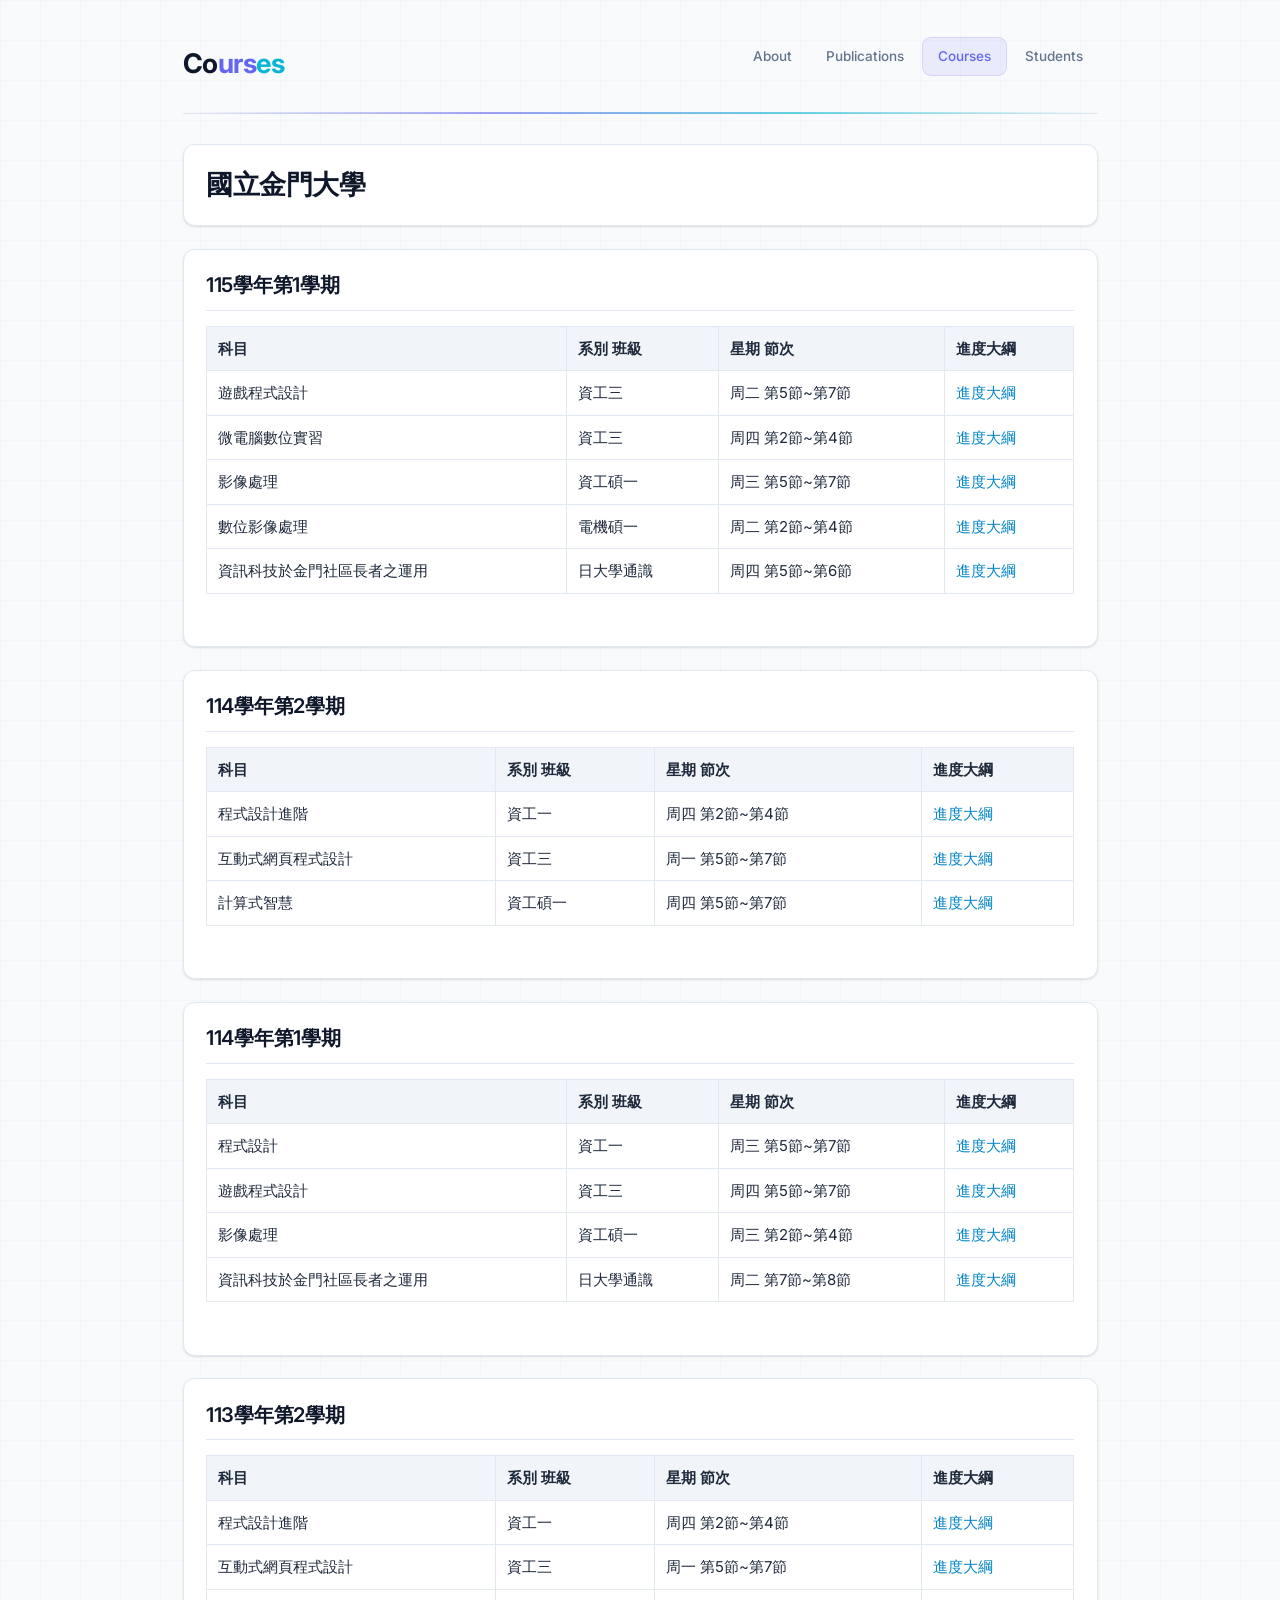
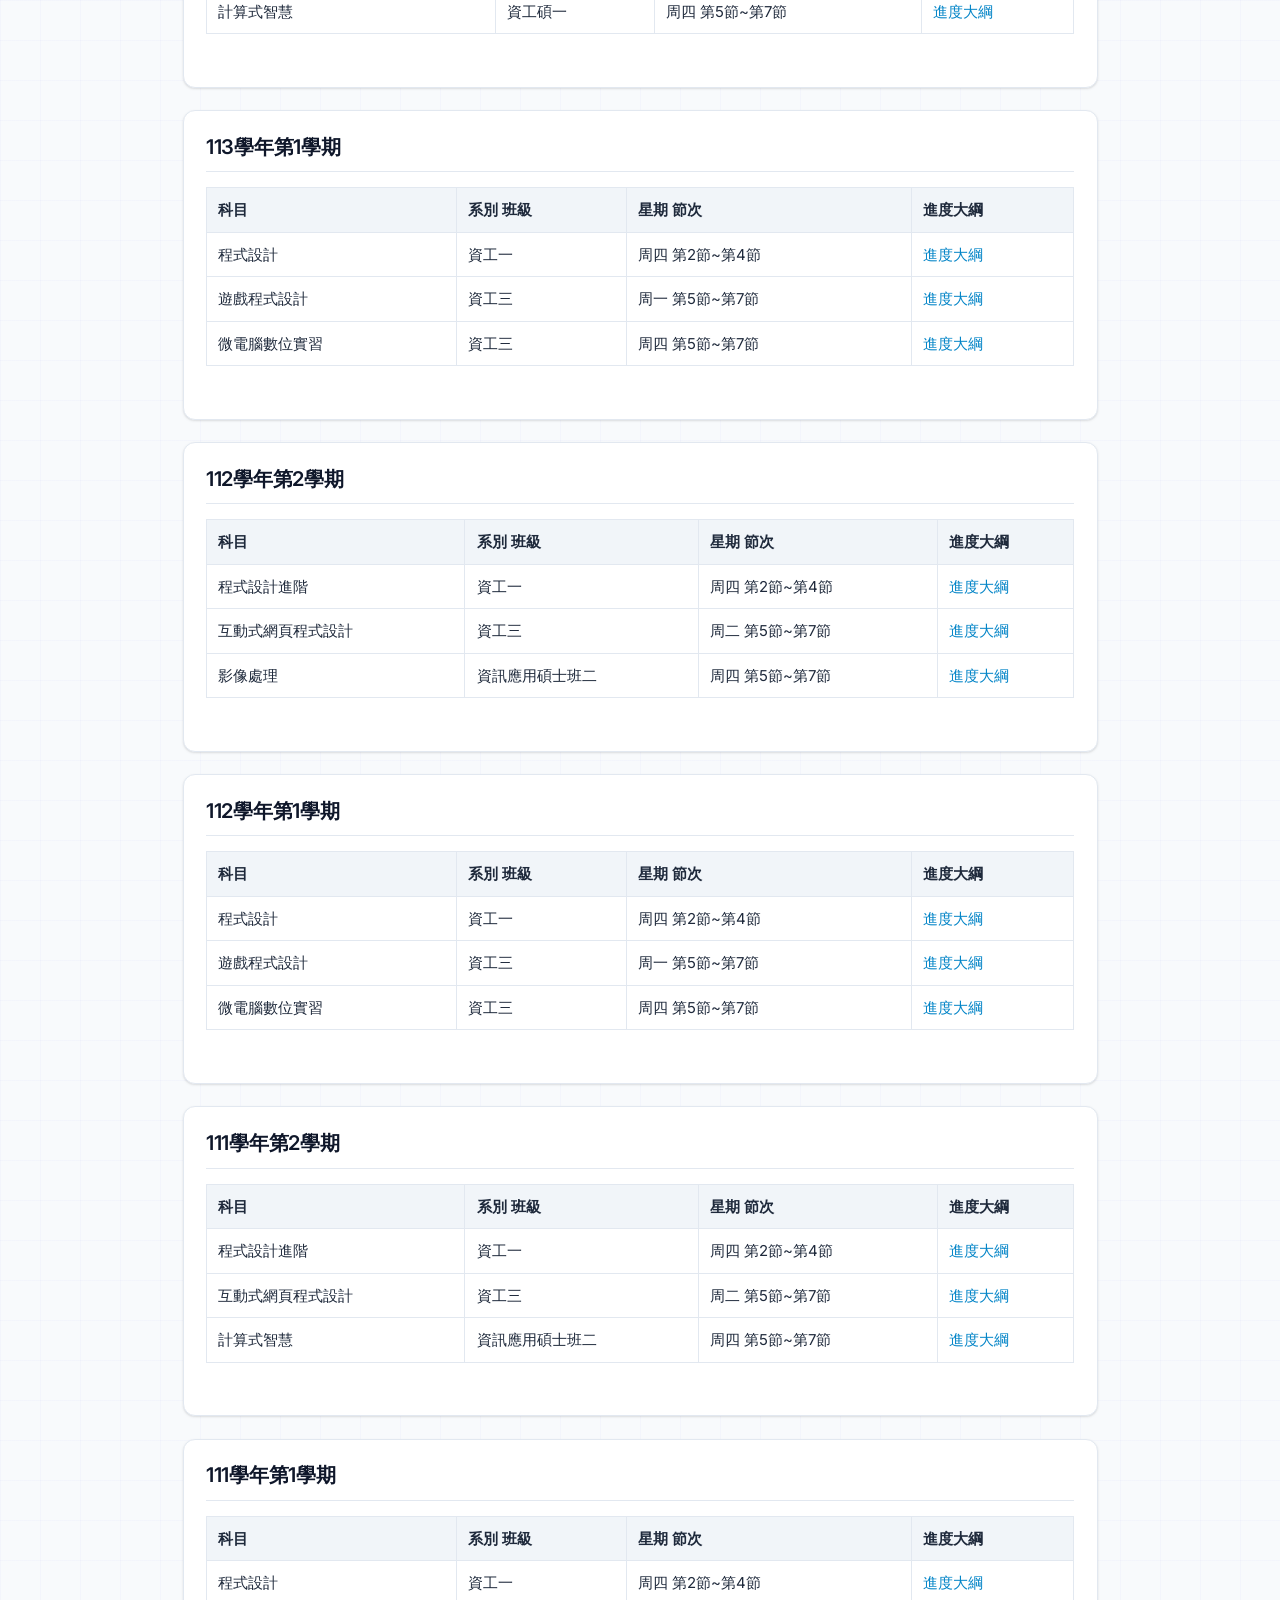
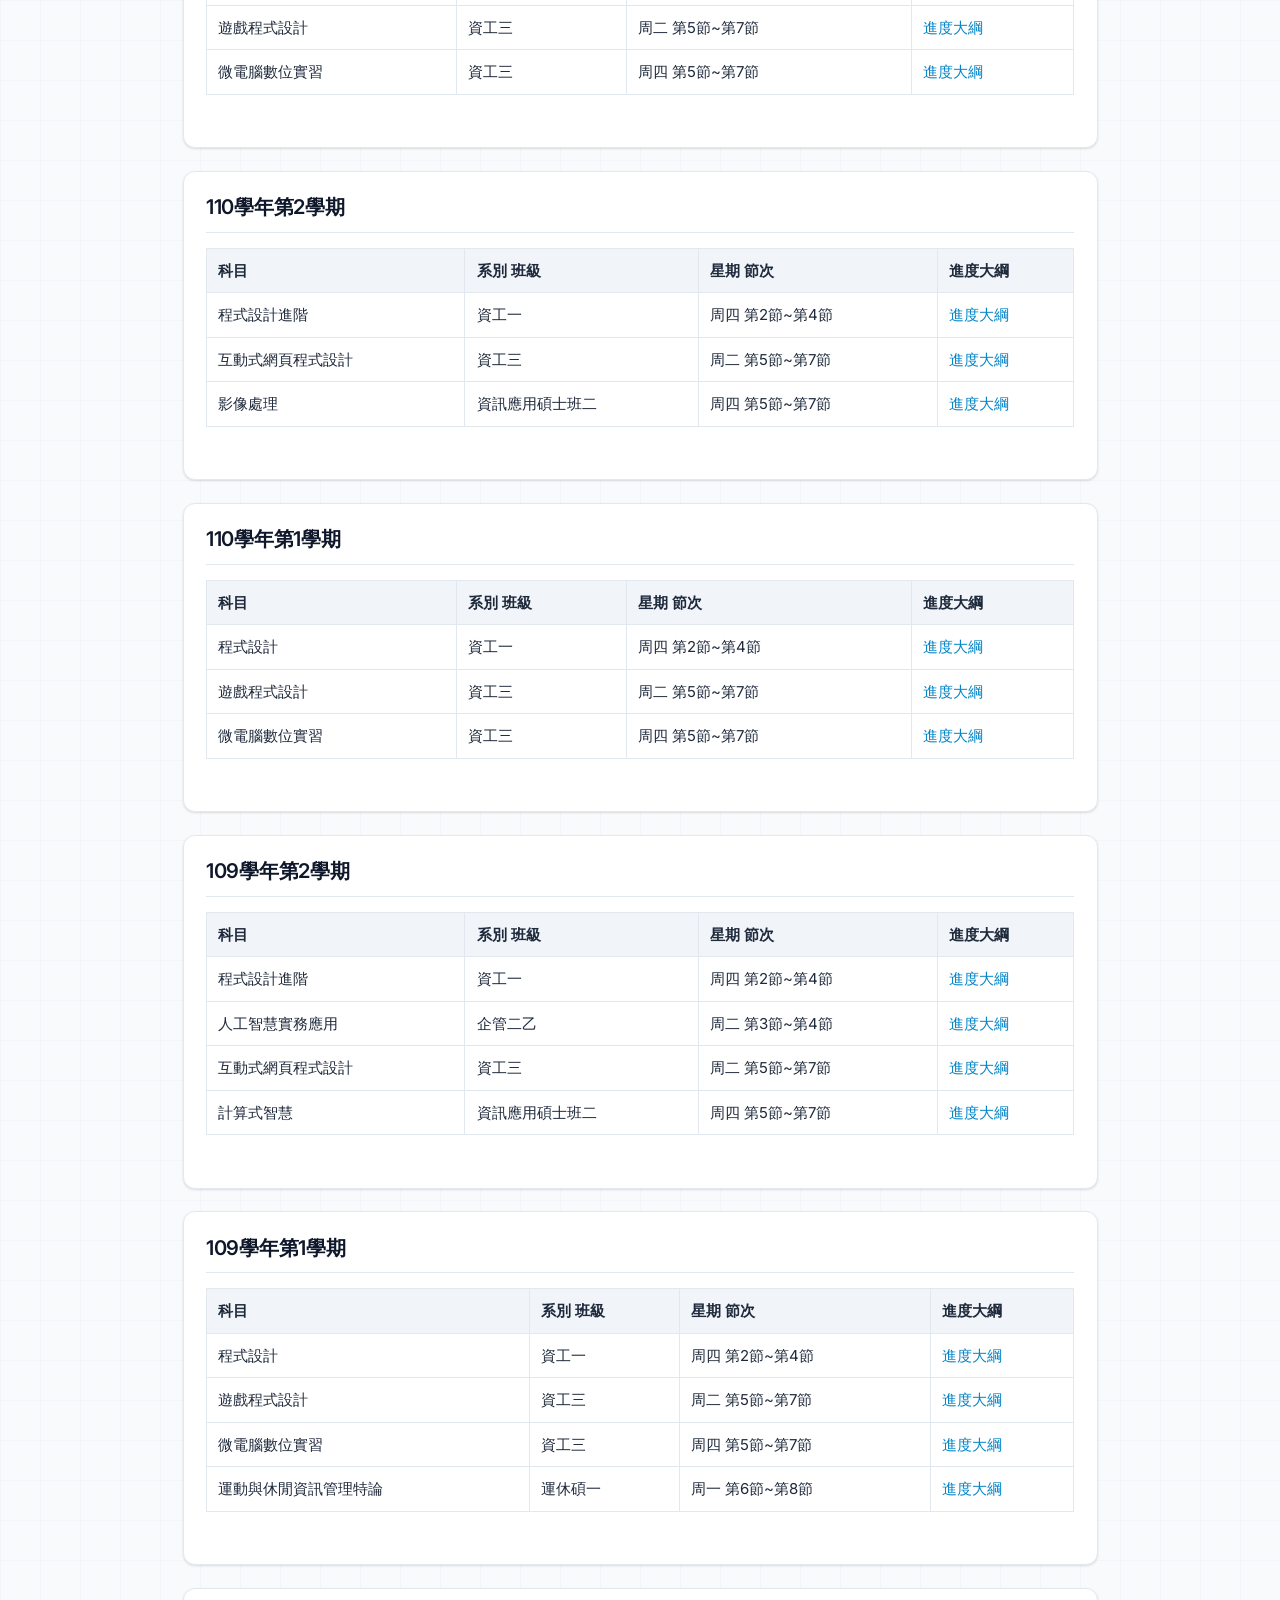
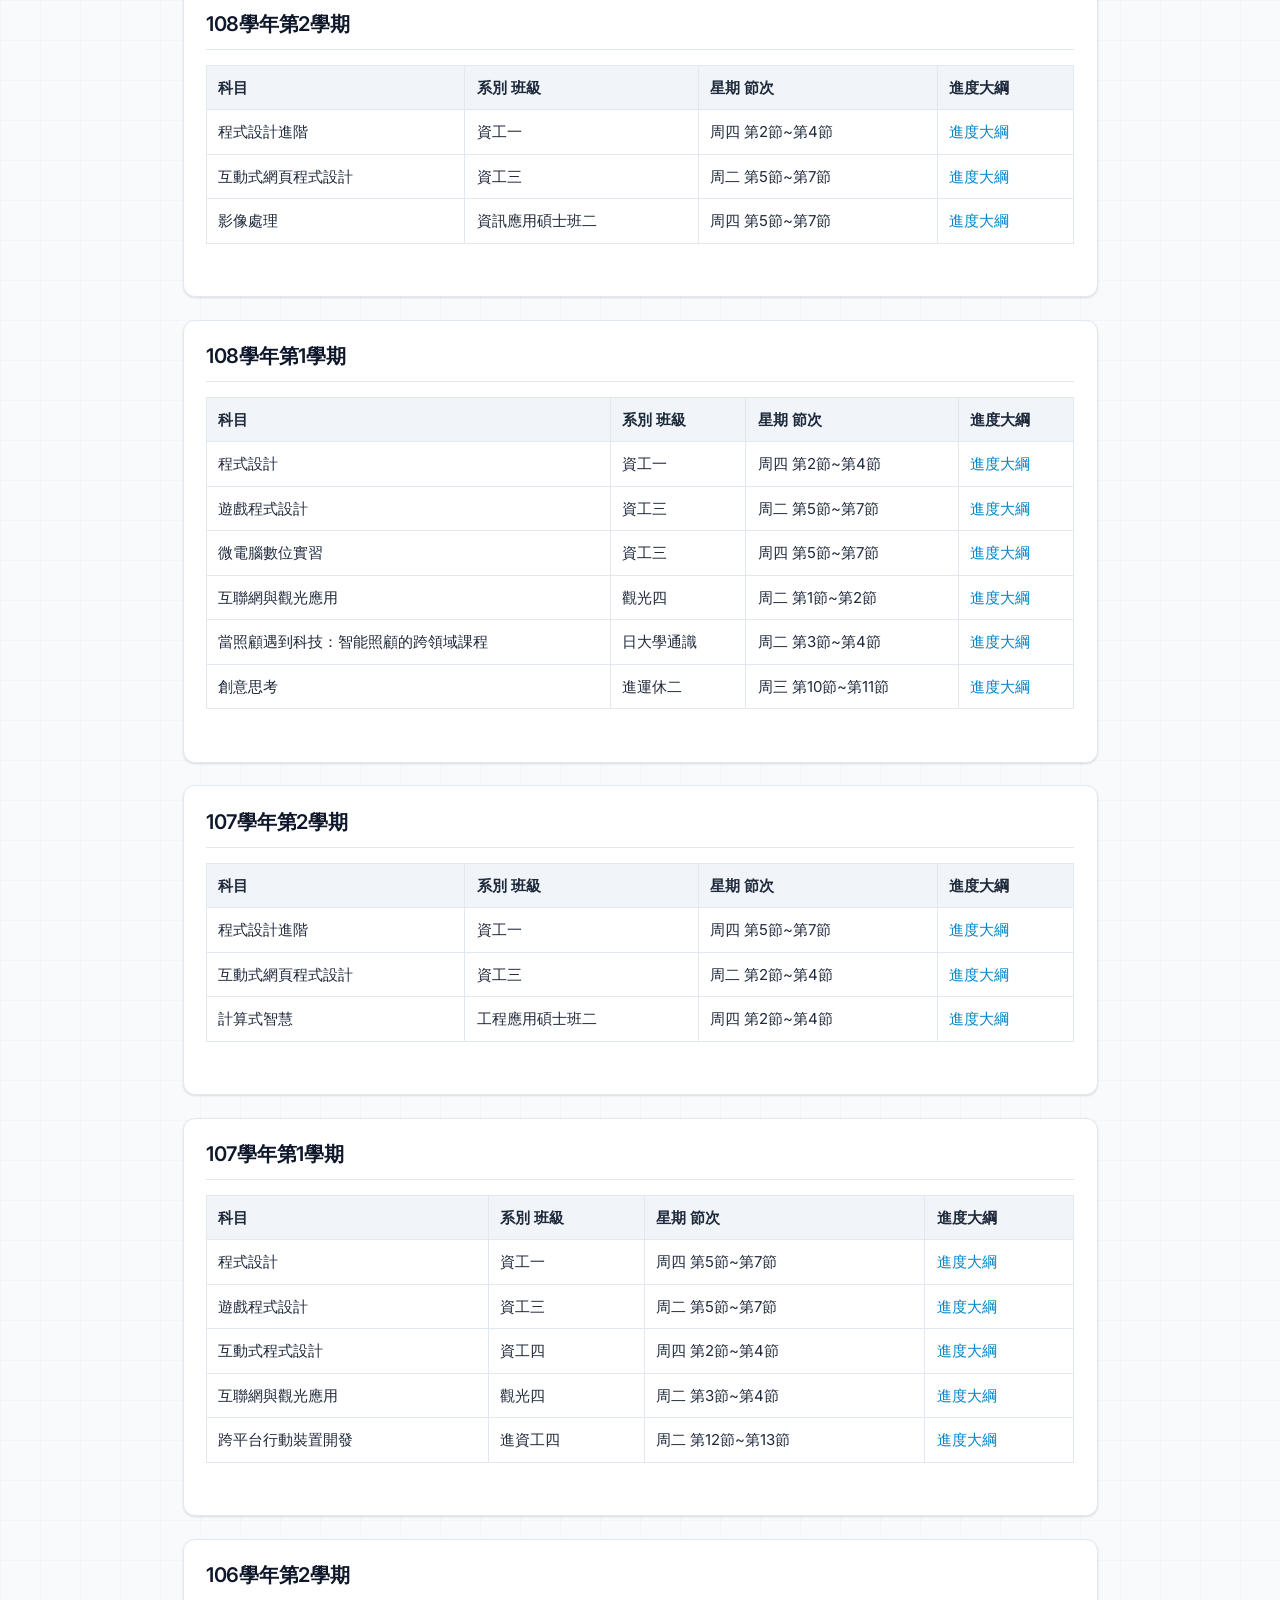
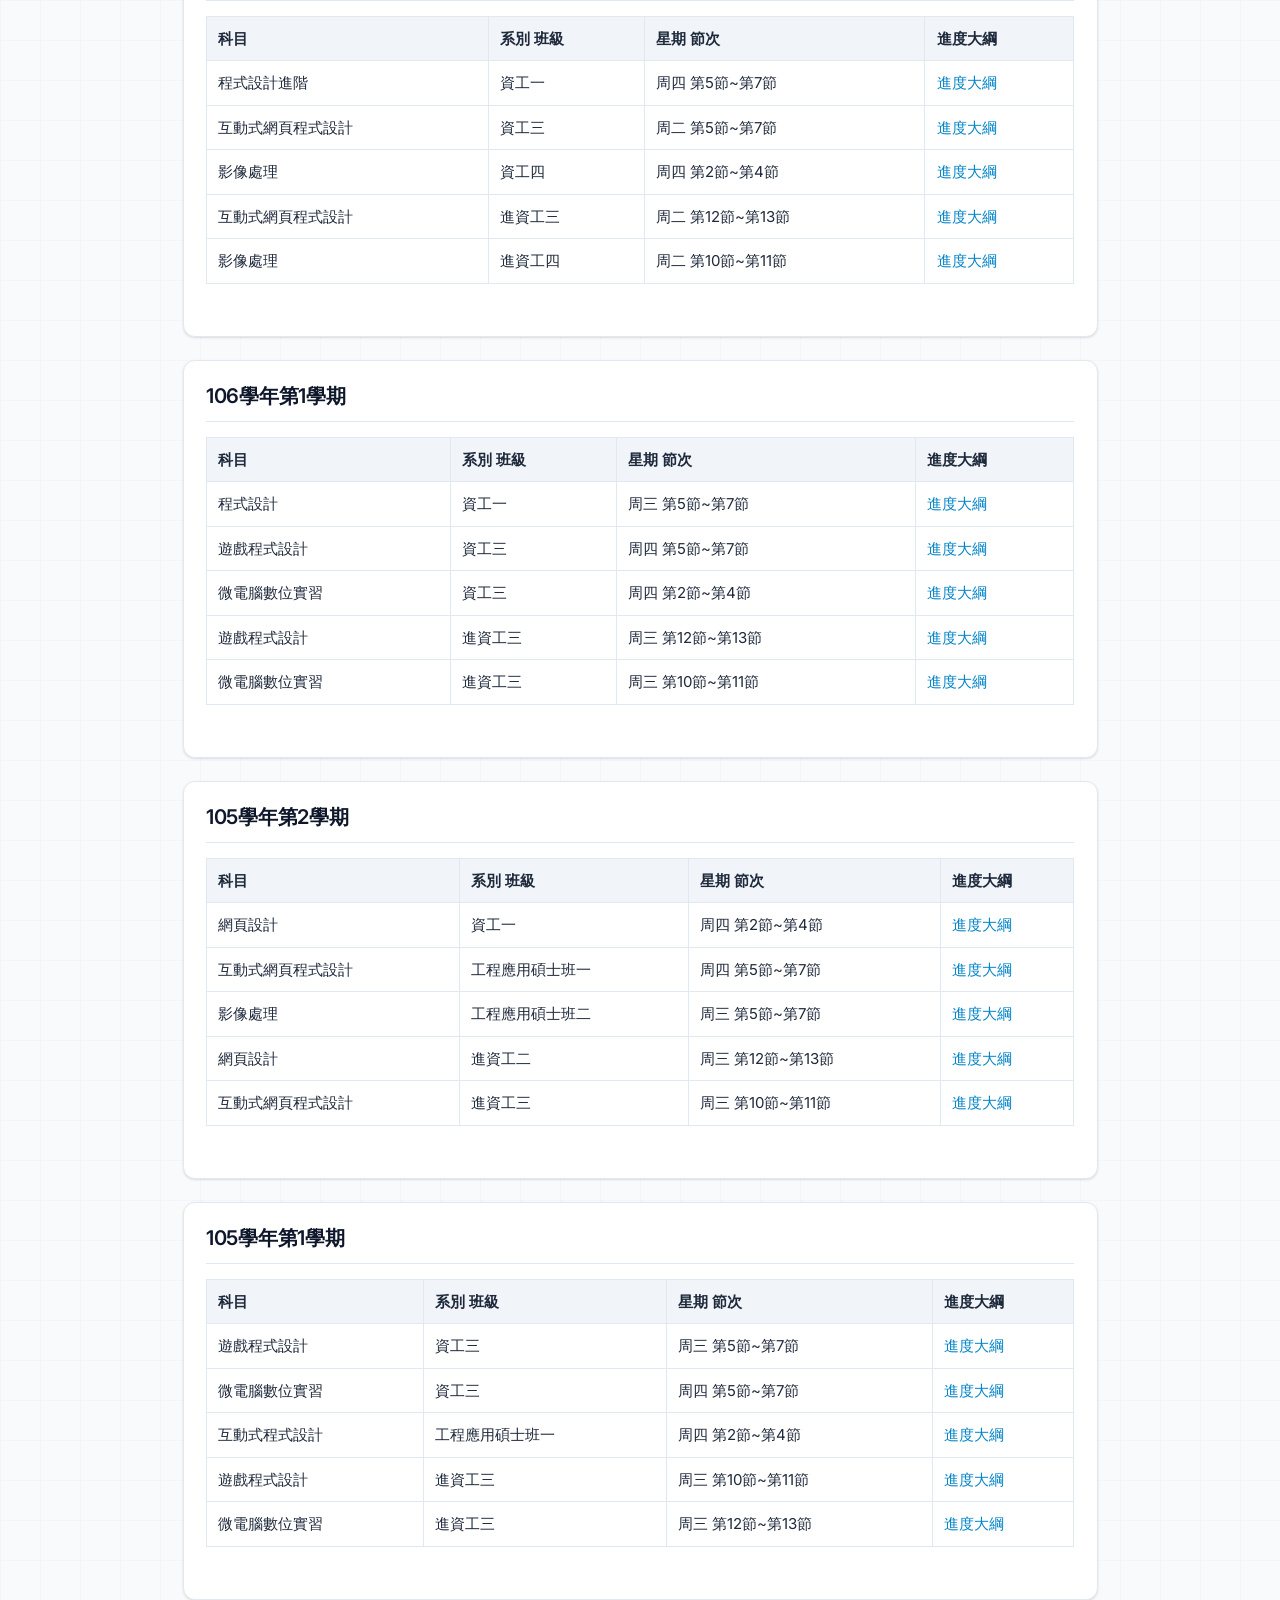
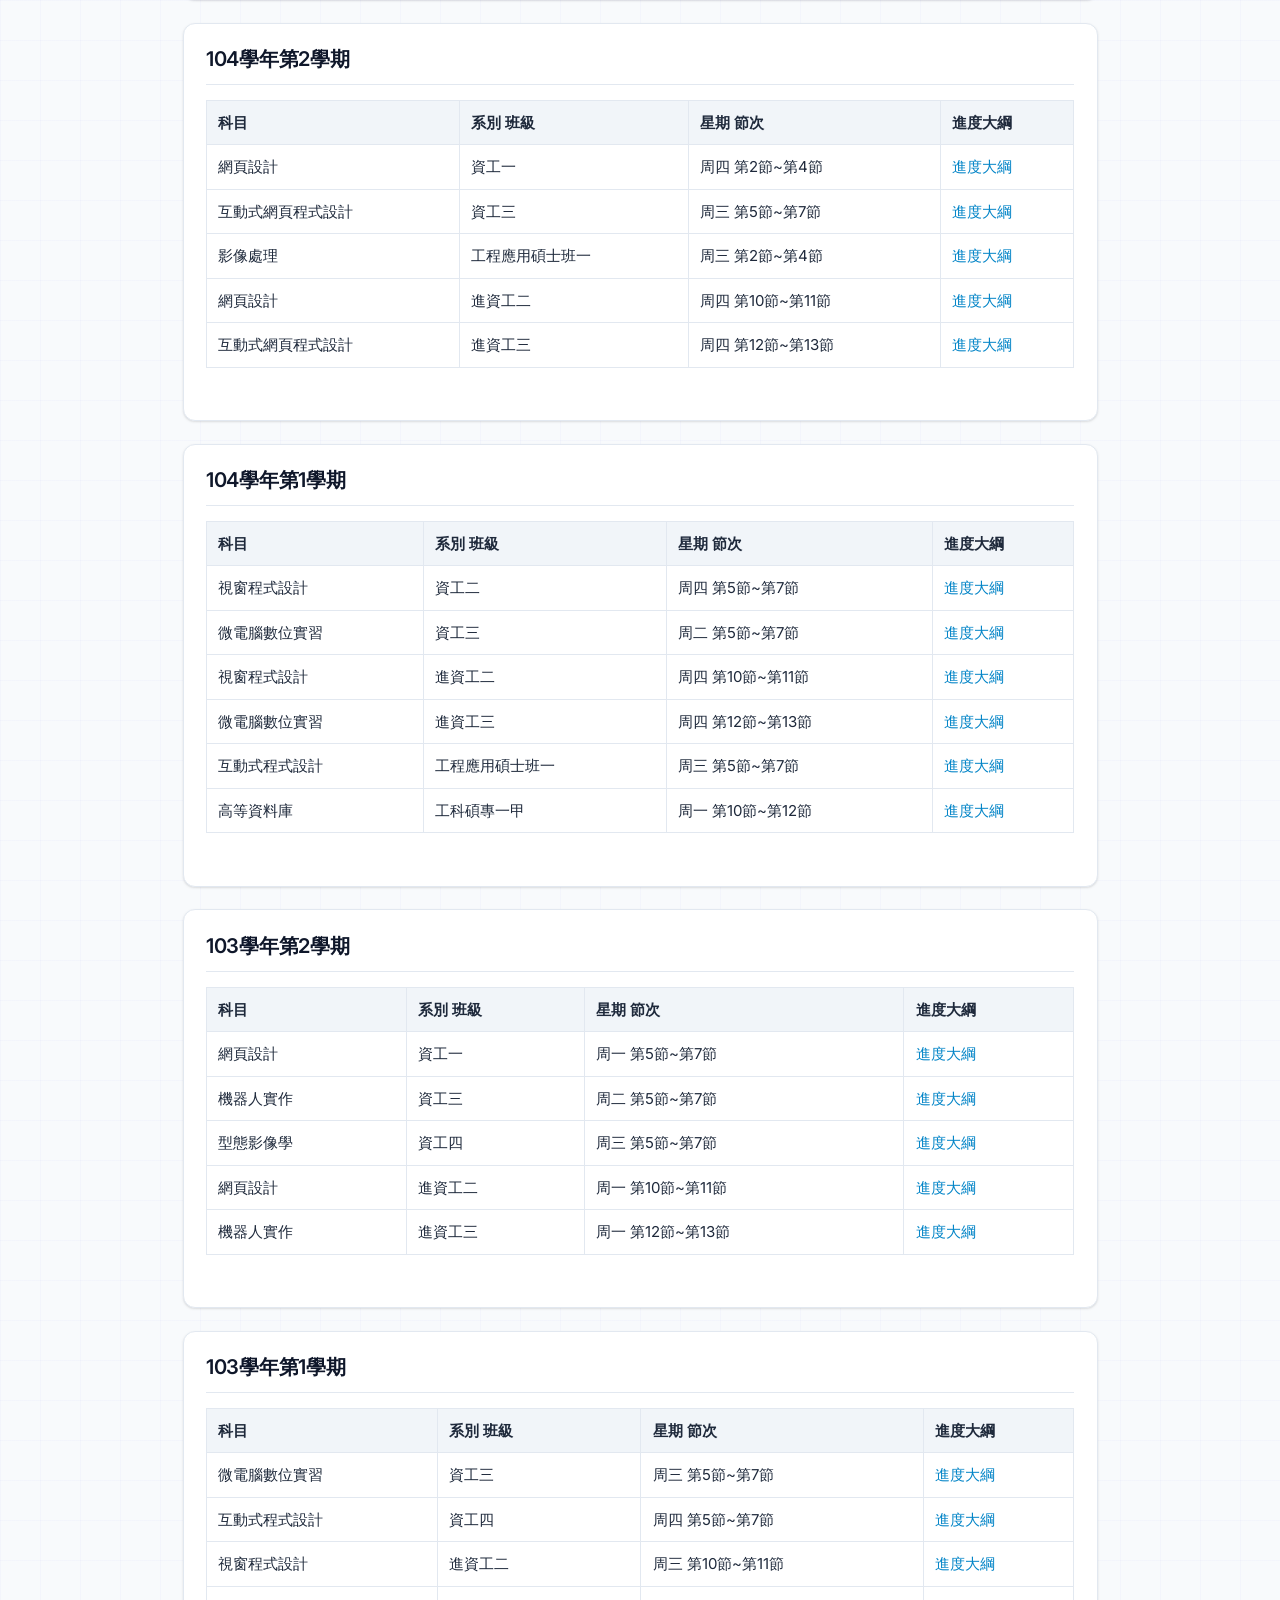
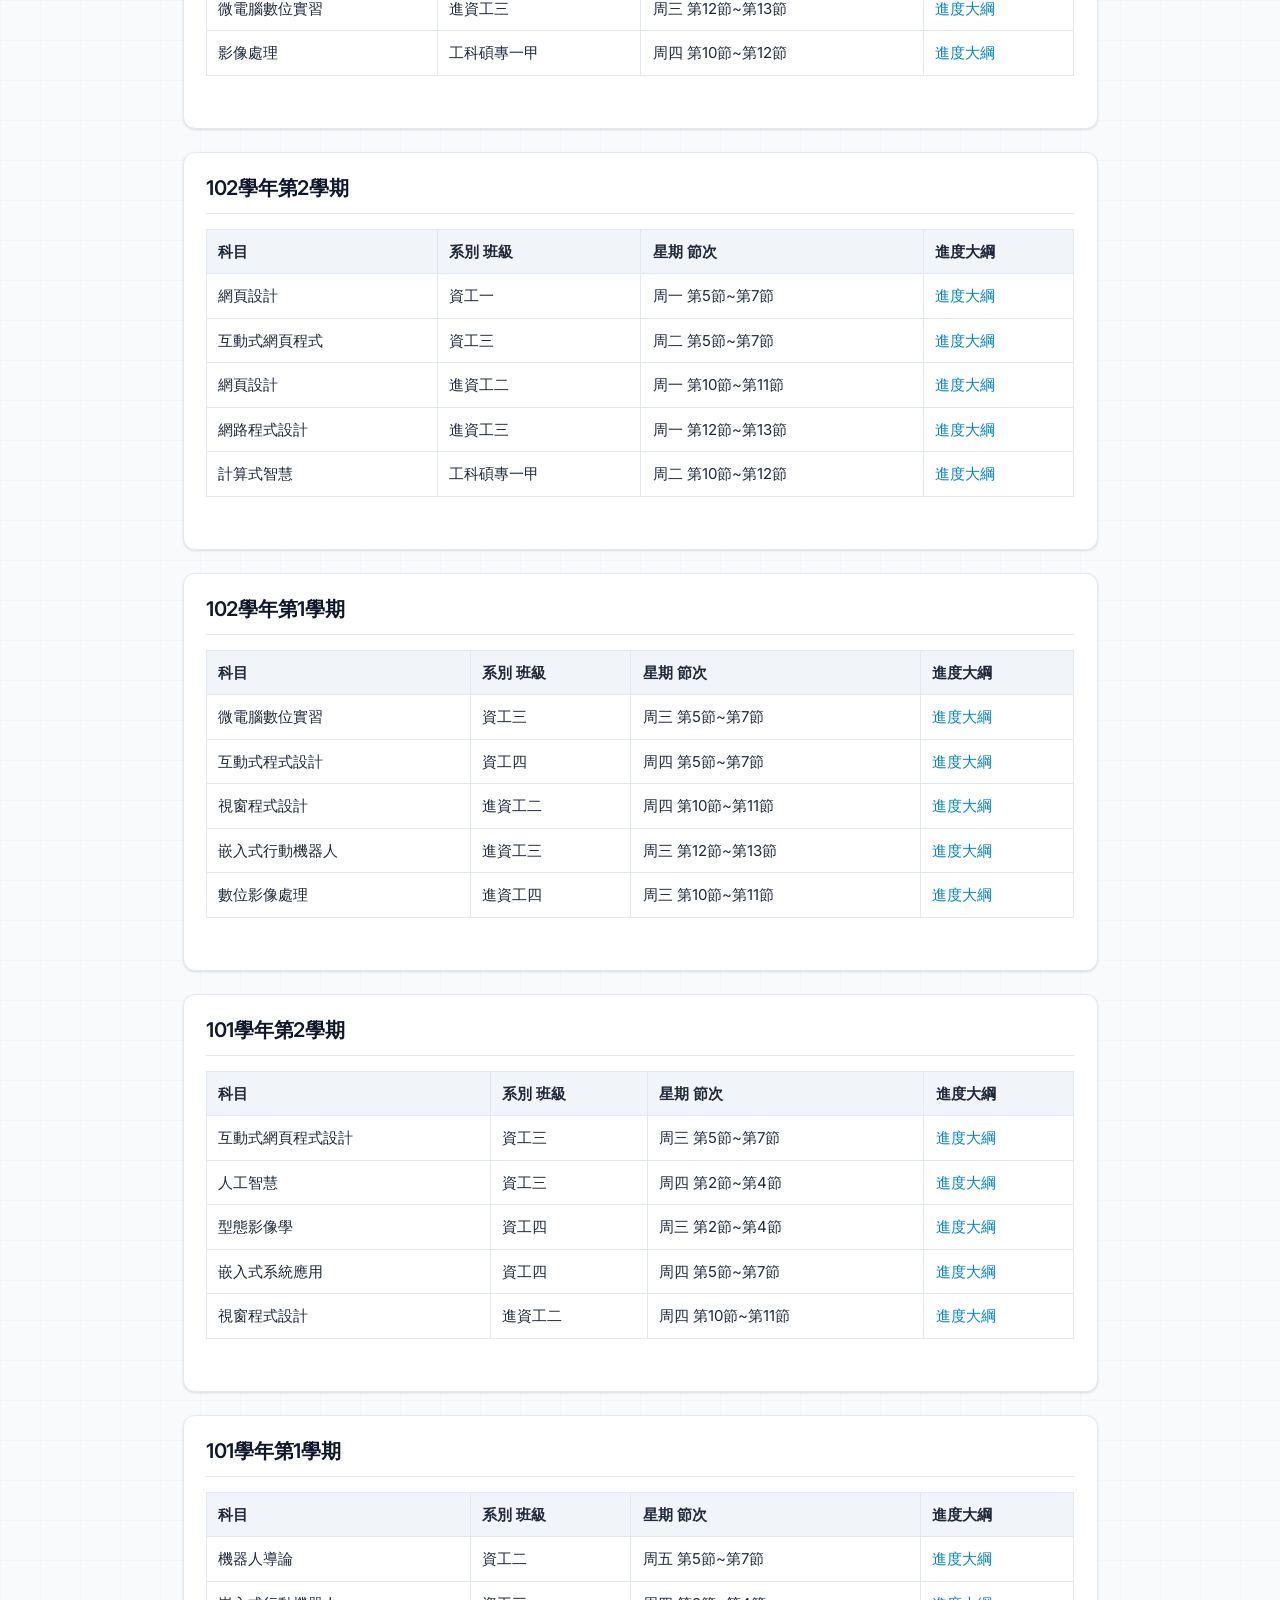
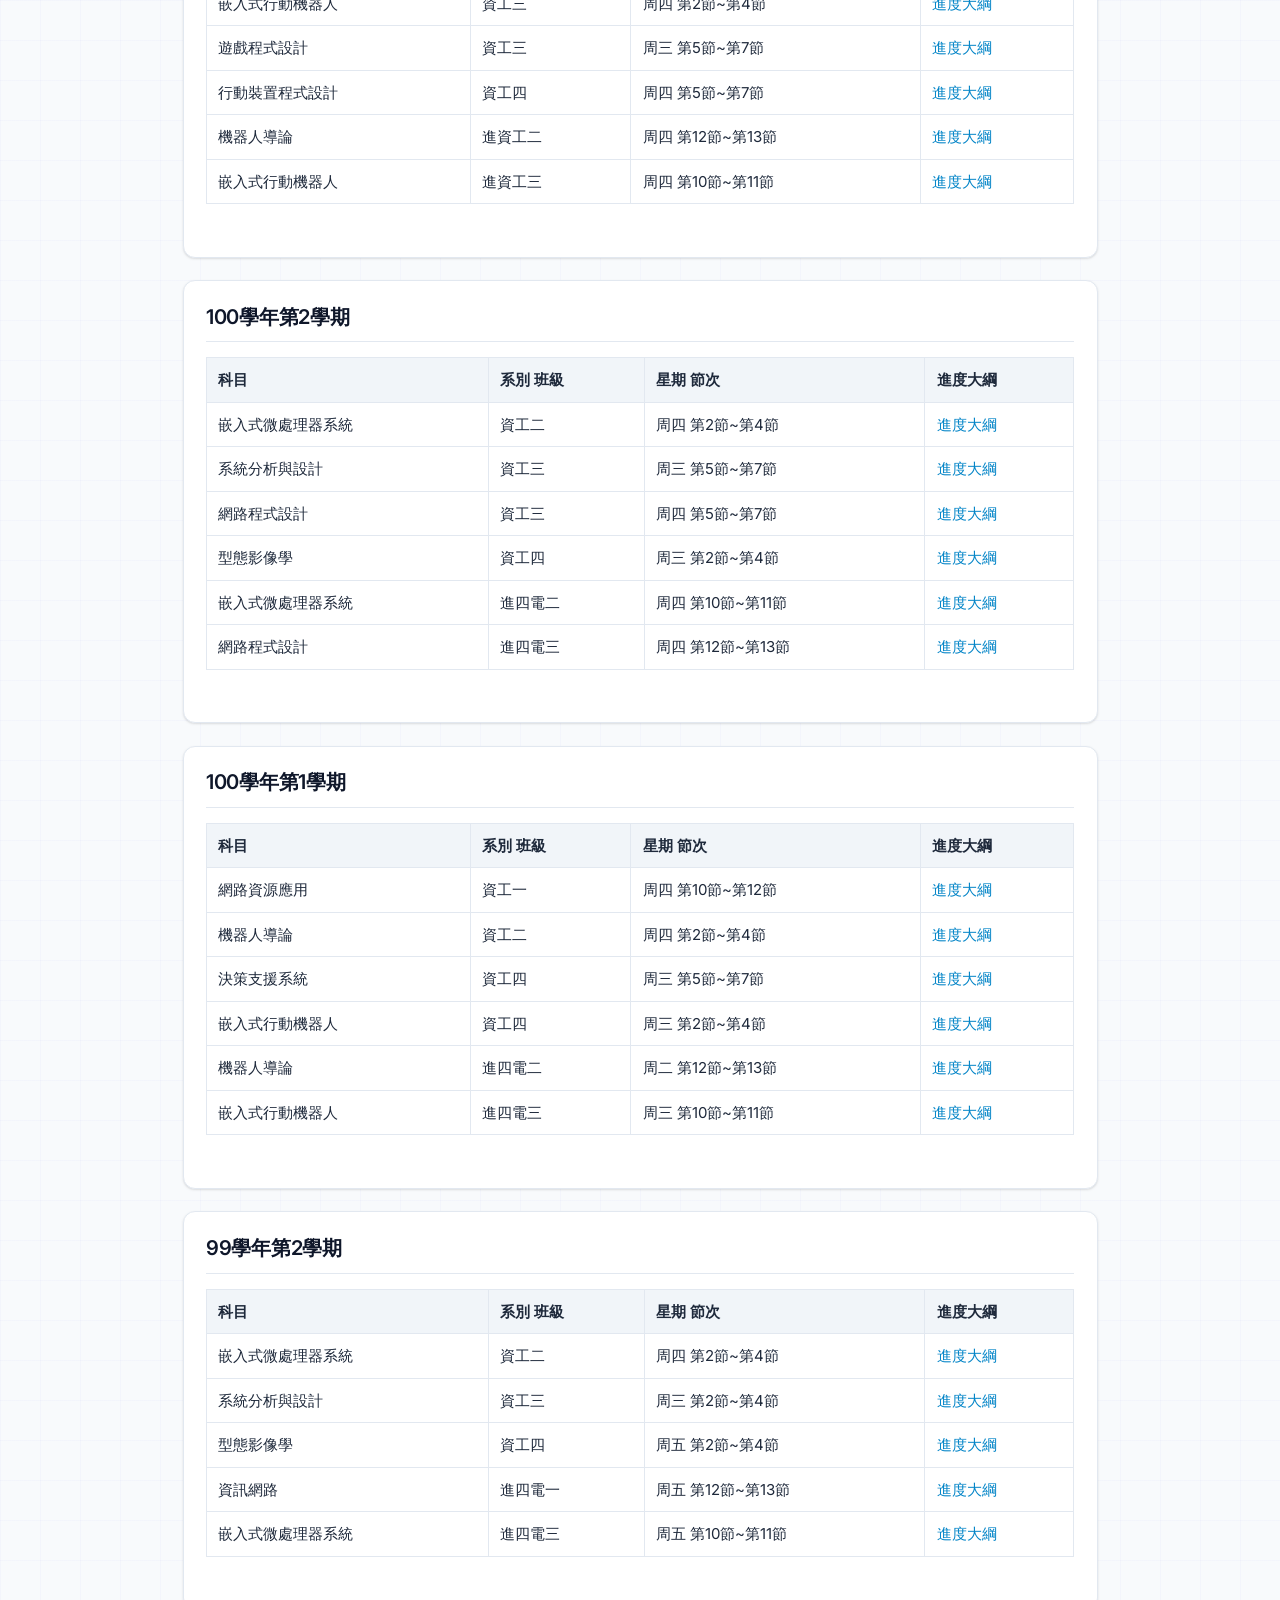
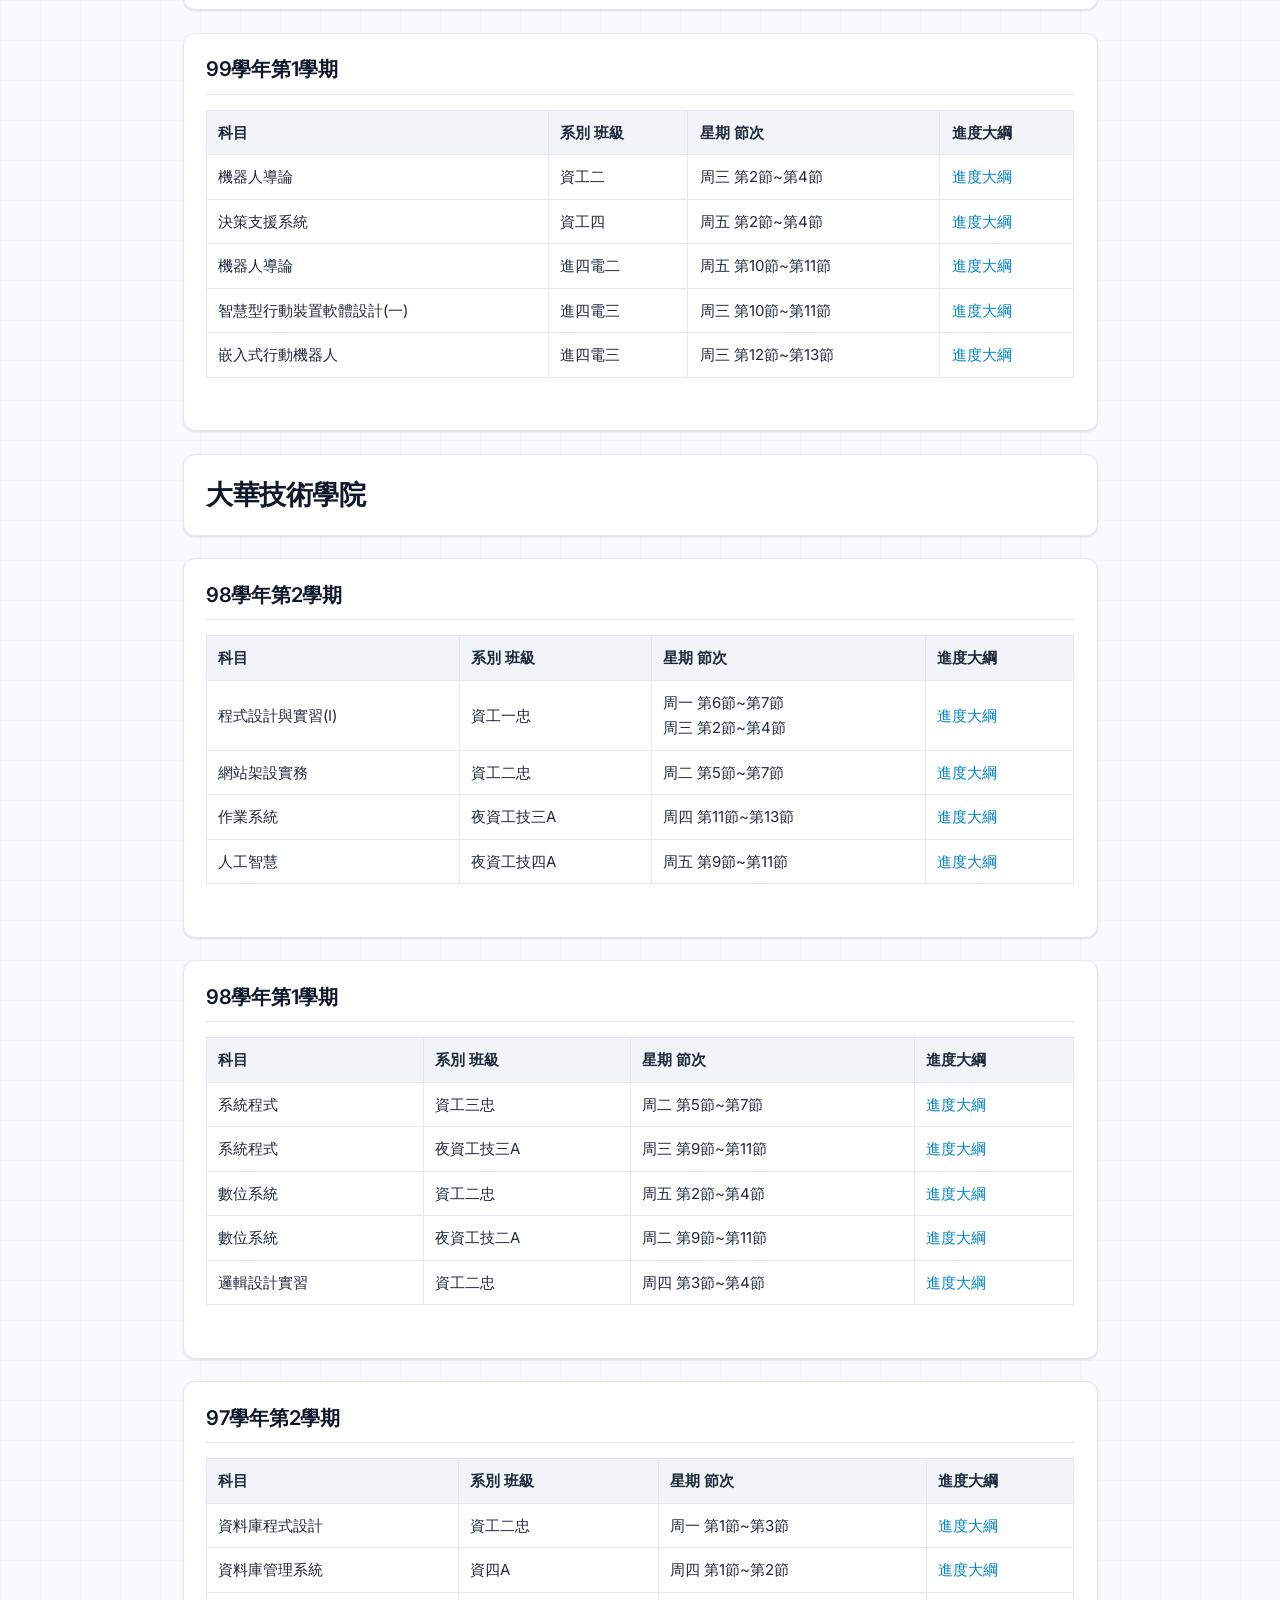
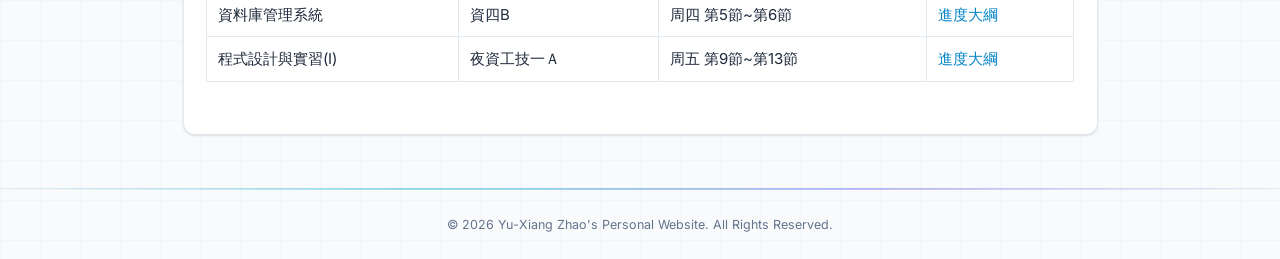
==== commit ea38e5c5: "Add per-page table layout hooks for courses and publications" ====
--- a/courses.html
+++ b/courses.html
@@ -19,7 +19,7 @@
     <link href="style.css" rel="stylesheet" type="text/css" media="screen" />
 </head>
 
-<body>
+<body class="page-courses">
     <div class="page-wrapper">
         <!-- Header -->
         <header class="site-header">
--- a/style.css
+++ b/style.css
@@ -309,17 +309,12 @@
   word-break: break-word;
 }
 
-.section-card td:first-child {
+.page-publications .section-card td:first-child {
   white-space: nowrap;
-  font-weight: 600;
-  color: var(--primary);
-  padding-right: 1rem;
-  width: 50px;
-}
-
-.mytable td:first-child {
-  color: inherit;
-  font-weight: normal;
+}
+
+.page-courses .section-card td {
+  vertical-align: middle;
 }
 
 .page-students .section-card td {
@@ -499,23 +494,6 @@
   .info-list .date + br {
     display: none;
   }
-
-  .section-card td:first-child {
-    white-space: nowrap;
-    width: auto;
-  }
-
-  .section-card .mytable td:first-child {
-    display: block;
-    margin-bottom: 0.25rem;
-  }
-
-  .page-students .mytable td:first-child {
-    max-width: 200px;
-    white-space: normal;
-    word-break: break-word;
-    border-bottom: none;
-  }
 }
 
 /* ===== Animations ===== */
